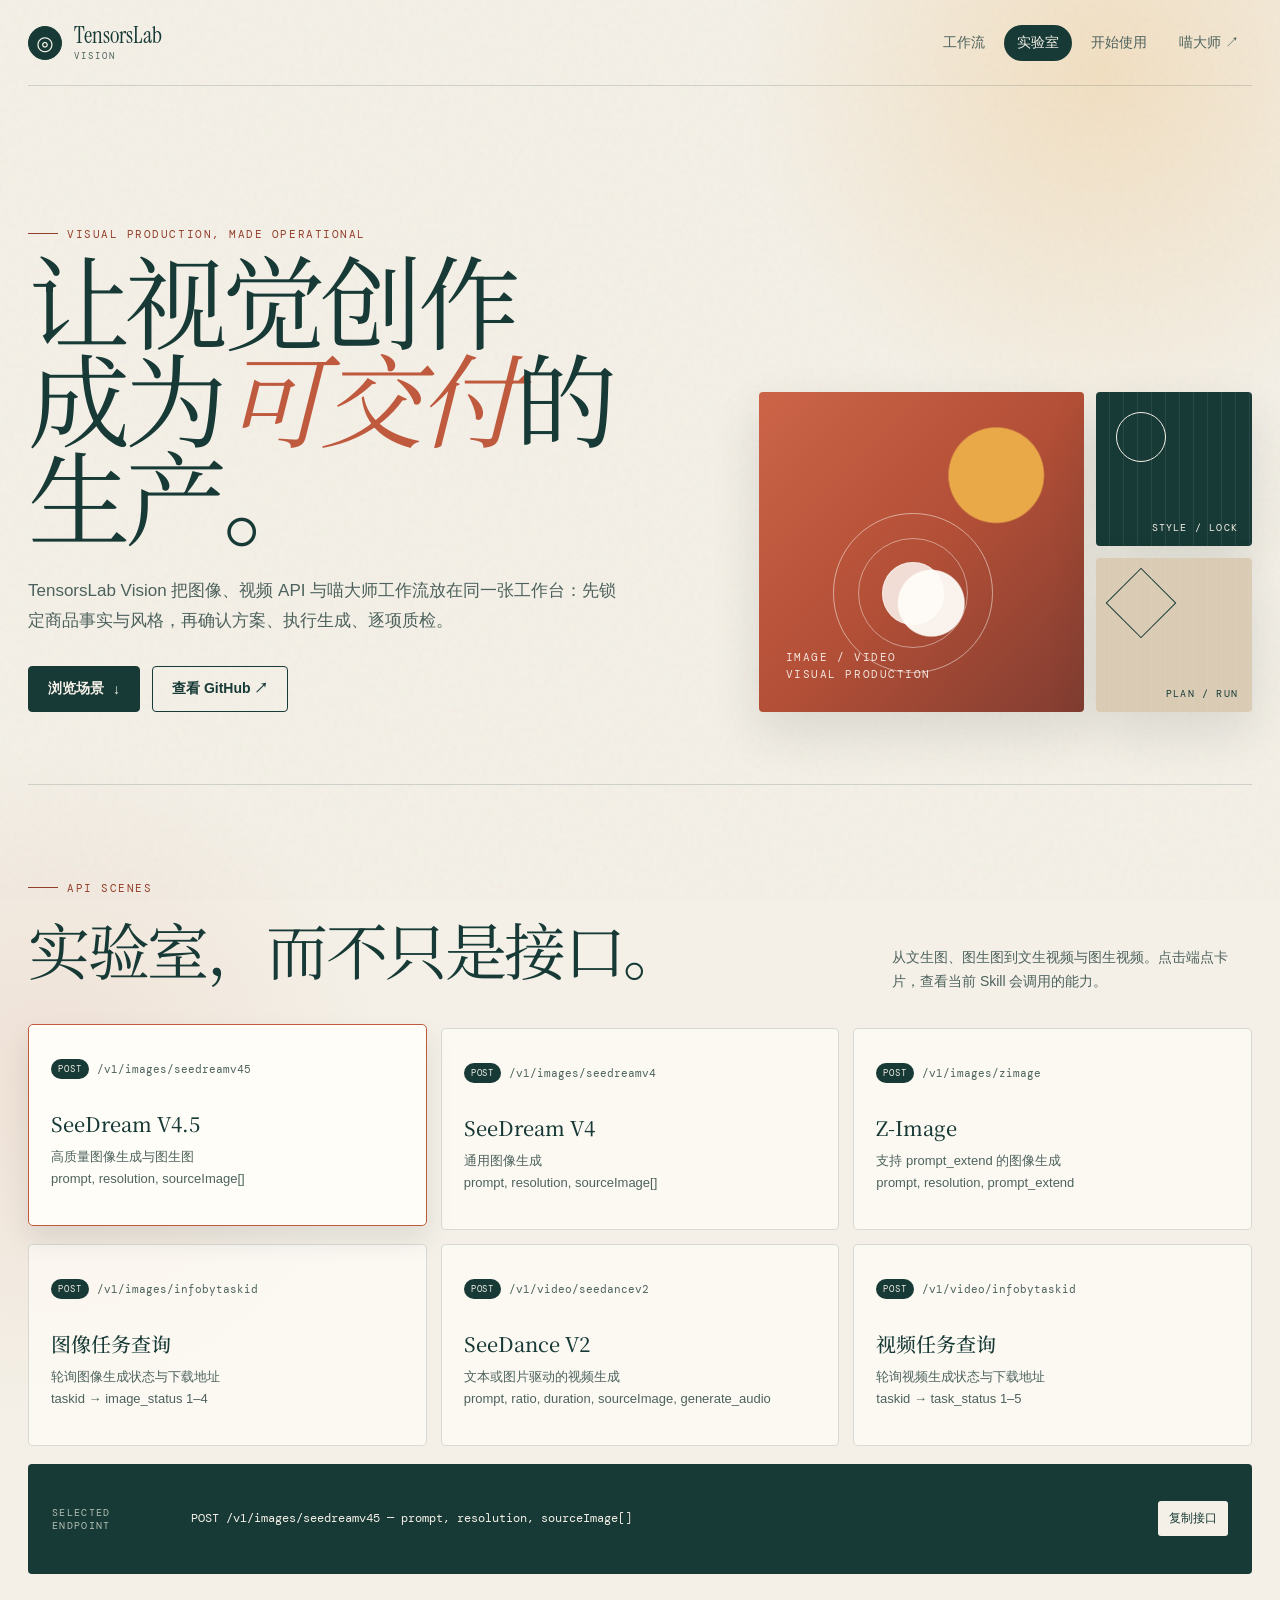
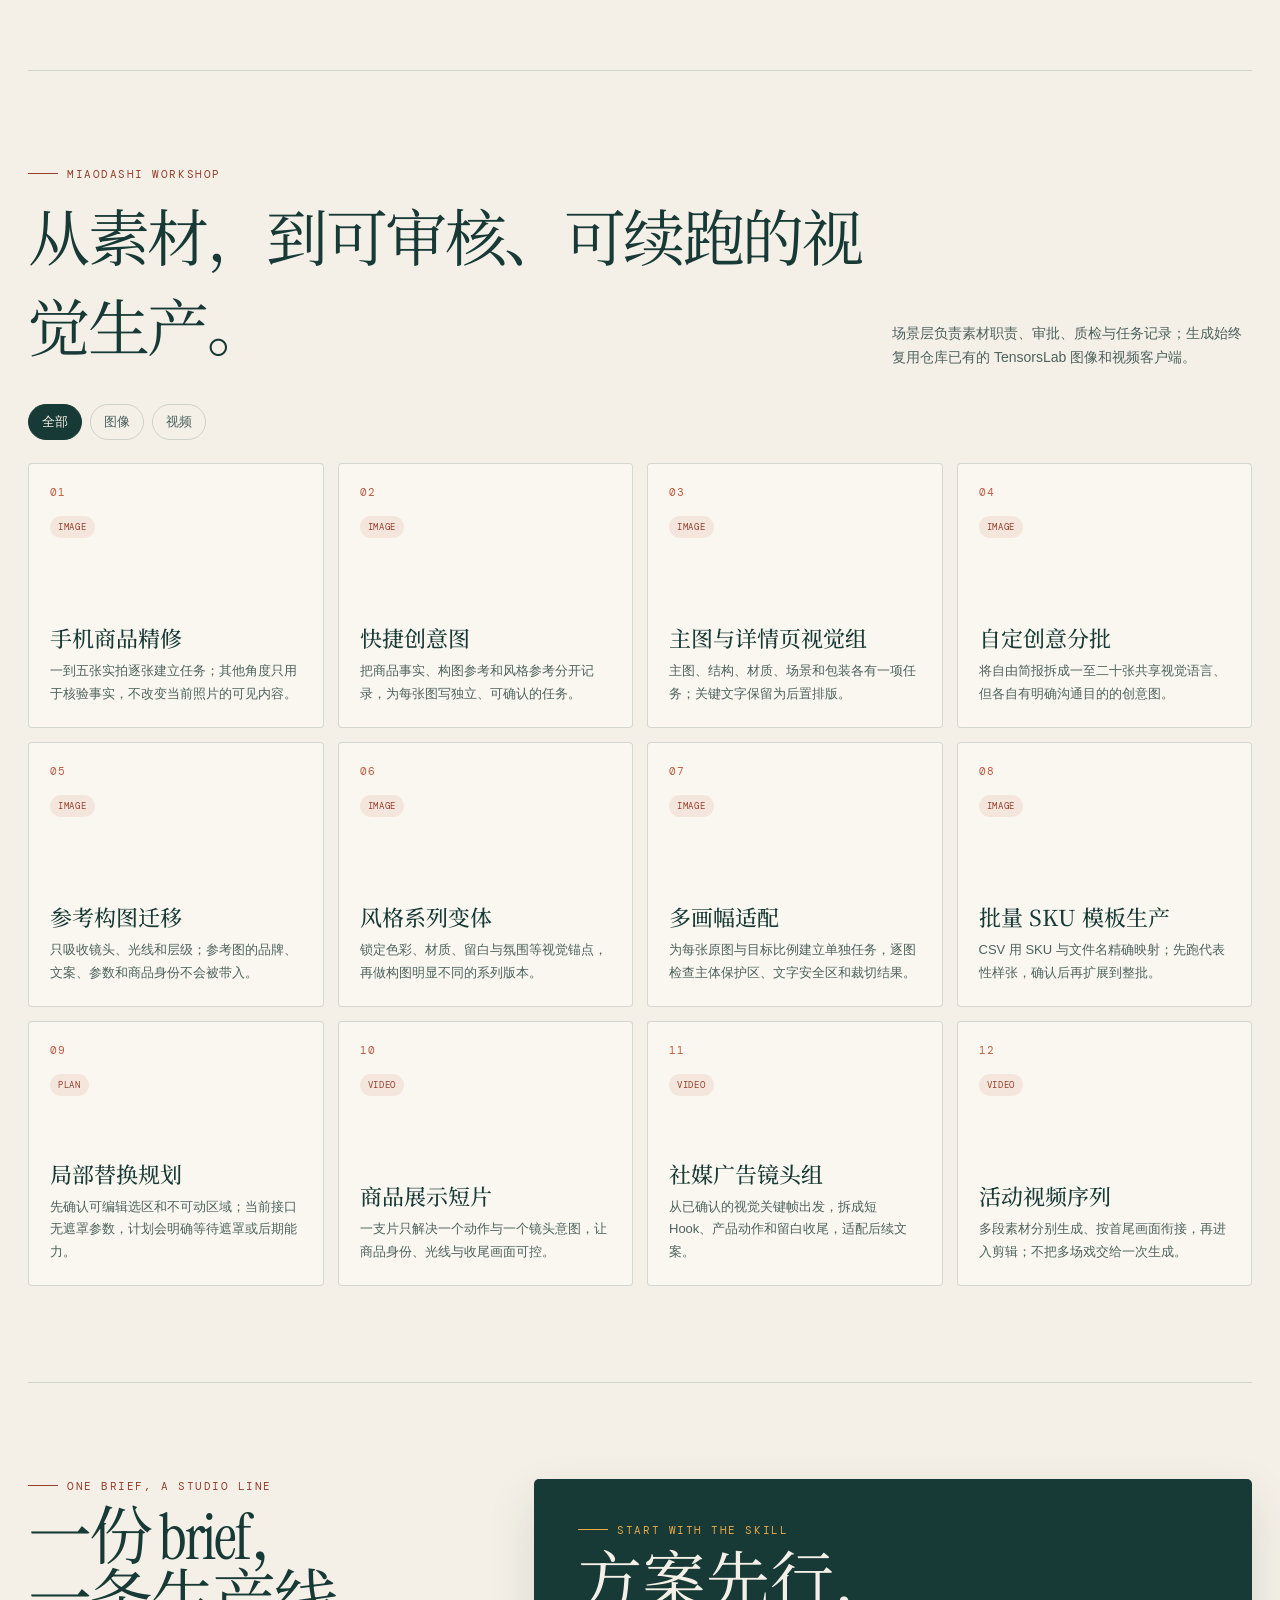
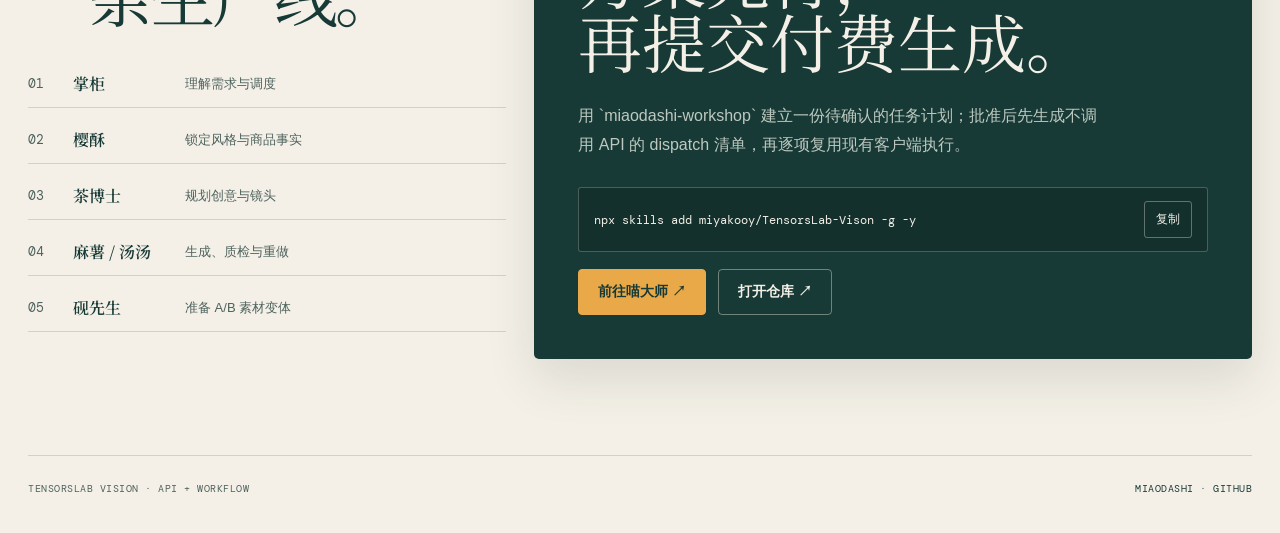
==== docs/index.html @ 40580621 "feat(skills): verify capabilities and localize docs Add validated dry-run support and model-specific" ====
<!doctype html>
<html lang="zh-CN">
  <head>
    <meta charset="UTF-8" />
    <meta name="viewport" content="width=device-width, initial-scale=1.0" />
    <meta
      name="description"
      content="TensorsLab Vision：为电商和品牌团队提供可确认、可复用的图像与视频视觉生产工作流。"
    />
    <title>TensorsLab Vision · 视觉生产实验室</title>
    <link rel="canonical" href="https://miyakooy.github.io/TensorsLab-Vison/" />
    <meta name="robots" content="index,follow,max-image-preview:large" />
    <meta property="og:type" content="website" />
    <meta property="og:site_name" content="TensorsLab Vision Skills" />
    <meta property="og:title" content="TensorsLab Vision Skills · 图像与视频 API 工作流" />
    <meta property="og:description" content="可执行的 TensorsLab 图像与视频 API Skill，以及先确认再生成的本地视觉生产工作流。" />
    <meta property="og:url" content="https://miyakooy.github.io/TensorsLab-Vison/" />
    <meta name="twitter:card" content="summary" />
    <script type="application/ld+json">
      {
        "@context": "https://schema.org",
        "@type": "SoftwareSourceCode",
        "name": "TensorsLab Vision Skills",
        "description": "Executable image and video API skills with a review-first local production planner.",
        "codeRepository": "https://github.com/miyakooy/TensorsLab-Vison",
        "programmingLanguage": "Python",
        "runtimePlatform": "Python 3",
        "url": "https://miyakooy.github.io/TensorsLab-Vison/",
        "keywords": ["TensorsLab", "agent skills", "image generation", "video generation", "ecommerce creative workflow"]
      }
    </script>
    <link rel="preconnect" href="https://fonts.googleapis.com" />
    <link rel="preconnect" href="https://fonts.gstatic.com" crossorigin />
    <link
      href="https://fonts.googleapis.com/css2?family=DM+Mono:wght@400;500&family=Instrument+Serif:ital@0;1&family=Noto+Serif+SC:wght@400;500;600;700&family=Source+Han+Sans+SC:wght@400;500;600&display=swap"
      rel="stylesheet"
    />
    <style>
      :root {
        --paper: #f4f0e7;
        --paper-deep: #e8e1d2;
        --ink: #183a36;
        --ink-dark: #102d2a;
        --ink-soft: #4d625d;
        --clay: #bf5a3f;
        --clay-dark: #943f2b;
        --sun: #e9a948;
        --line: rgba(24, 58, 54, 0.16);
        --card: rgba(255, 253, 248, 0.68);
        --shadow: 0 20px 50px rgba(33, 53, 45, 0.12);
      }

      * { box-sizing: border-box; }

      html { scroll-behavior: smooth; }

      body {
        margin: 0;
        color: var(--ink);
        background:
          radial-gradient(circle at 86% 2%, rgba(233, 169, 72, 0.24), transparent 22rem),
          radial-gradient(circle at 4% 29%, rgba(191, 90, 63, 0.1), transparent 21rem),
          var(--paper);
        font-family: "Source Han Sans SC", "Noto Sans CJK SC", sans-serif;
      }

      body::before {
        position: fixed;
        inset: 0;
        z-index: -1;
        content: "";
        opacity: 0.3;
        pointer-events: none;
        background-image: url("data:image/svg+xml,%3Csvg viewBox='0 0 240 240' xmlns='http://www.w3.org/2000/svg'%3E%3Cfilter id='noise'%3E%3CfeTurbulence type='fractalNoise' baseFrequency='.75' numOctaves='4' stitchTiles='stitch'/%3E%3C/filter%3E%3Crect width='100%25' height='100%25' filter='url(%23noise)' opacity='.16'/%3E%3C/svg%3E");
      }

      a { color: inherit; text-decoration: none; }

      .shell { max-width: 1440px; margin: 0 auto; padding: 0 28px; }

      .topbar {
        display: flex;
        align-items: center;
        justify-content: space-between;
        min-height: 86px;
        border-bottom: 1px solid var(--line);
      }

      .brand { display: inline-flex; align-items: center; gap: 12px; }

      .brand-mark {
        display: grid;
        width: 34px;
        height: 34px;
        place-items: center;
        border: 1px solid var(--ink);
        border-radius: 50%;
        color: var(--paper);
        background: var(--ink);
        font-family: "Instrument Serif", serif;
        font-size: 25px;
      }

      .brand-name { display: grid; line-height: 1; }
      .brand-name strong { font-family: "Instrument Serif", "Noto Serif SC", serif; font-size: 23px; font-weight: 400; }
      .brand-name span { margin-top: 5px; color: var(--ink-soft); font-family: "DM Mono", monospace; font-size: 9px; letter-spacing: 0.22em; }

      .nav { display: flex; align-items: center; gap: 6px; }
      .nav a { padding: 9px 13px; color: var(--ink-soft); border-radius: 99px; font-size: 14px; transition: background 160ms ease, color 160ms ease; }
      .nav a:hover, .nav a.active { color: var(--paper); background: var(--ink); }

      .hero {
        display: grid;
        grid-template-columns: minmax(0, 1.14fr) minmax(300px, 0.86fr);
        gap: clamp(30px, 6vw, 96px);
        align-items: end;
        min-height: 490px;
        padding: clamp(72px, 11vw, 142px) 0 72px;
      }

      .eyebrow {
        display: flex;
        align-items: center;
        gap: 9px;
        color: var(--clay-dark);
        font-family: "DM Mono", monospace;
        font-size: 11px;
        letter-spacing: 0.14em;
        text-transform: uppercase;
      }

      .eyebrow::before { width: 30px; height: 1px; content: ""; background: currentColor; }

      h1, h2, h3, p { margin-top: 0; }

      h1 {
        max-width: 790px;
        margin: 18px 0 22px;
        font-family: "Instrument Serif", "Noto Serif SC", serif;
        font-size: clamp(54px, 8vw, 112px);
        font-weight: 400;
        line-height: 0.96;
        letter-spacing: -0.045em;
      }

      h1 em { color: var(--clay); font-style: italic; }

      .hero-copy {
        max-width: 590px;
        color: var(--ink-soft);
        font-size: 17px;
        line-height: 1.8;
      }

      .hero-actions { display: flex; flex-wrap: wrap; gap: 12px; margin-top: 29px; }

      .button {
        display: inline-flex;
        align-items: center;
        justify-content: center;
        gap: 9px;
        min-height: 46px;
        padding: 0 19px;
        border: 1px solid var(--ink);
        border-radius: 4px;
        font-size: 14px;
        font-weight: 600;
        transition: transform 160ms ease, background 160ms ease, color 160ms ease;
      }

      .button:hover { transform: translateY(-2px); }
      .button.primary { color: var(--paper); background: var(--ink); }
      .button.primary:hover { background: var(--clay-dark); border-color: var(--clay-dark); }
      .button.ghost:hover { color: var(--paper); background: var(--ink); }

      .hero-visual {
        position: relative;
        display: grid;
        min-height: 320px;
        grid-template-columns: 1.35fr 0.65fr;
        gap: 12px;
      }

      .visual-main, .visual-tile {
        position: relative;
        overflow: hidden;
        border-radius: 4px;
        box-shadow: var(--shadow);
      }

      .visual-main {
        min-height: 320px;
        background:
          radial-gradient(circle at 73% 26%, var(--sun) 0 14%, transparent 14.5%),
          radial-gradient(circle at 53% 66%, rgba(255, 253, 248, 0.94) 0 12%, transparent 12.5%),
          linear-gradient(134deg, #cc6548, #b34f37 51%, #813d31);
      }

      .visual-main::after {
        position: absolute;
        bottom: 28px;
        left: 27px;
        width: 65%;
        content: "IMAGE / VIDEO\A VISUAL PRODUCTION";
        white-space: pre;
        color: rgba(255, 253, 248, 0.86);
        font-family: "DM Mono", monospace;
        font-size: 11px;
        line-height: 1.6;
        letter-spacing: 0.14em;
      }

      .visual-main .orb {
        position: absolute;
        top: 38%;
        left: 23%;
        width: 49%;
        aspect-ratio: 1;
        border: 1px solid rgba(255, 253, 248, 0.5);
        border-radius: 50%;
      }

      .visual-main .orb::before, .visual-main .orb::after {
        position: absolute;
        inset: 15%;
        content: "";
        border: 1px solid rgba(255, 253, 248, 0.44);
        border-radius: 50%;
      }
      .visual-main .orb::after { inset: 30%; background: rgba(255, 253, 248, 0.82); }

      .visual-side { display: grid; grid-template-rows: 1fr 1fr; gap: 12px; }
      .visual-tile:first-child { background: var(--ink); }
      .visual-tile:last-child { background: #d9cbb4; }
      .visual-tile::after { position: absolute; inset: 0; content: ""; background: repeating-linear-gradient(90deg, transparent 0 13px, rgba(255,255,255,0.08) 13px 14px); }
      .tile-label { position: absolute; right: 14px; bottom: 12px; z-index: 1; color: var(--paper); font-family: "DM Mono", monospace; font-size: 10px; letter-spacing: 0.12em; }
      .visual-tile:last-child .tile-label { color: var(--ink); }
      .tile-mark { position: absolute; top: 20px; left: 20px; width: 50px; height: 50px; border: 1px solid var(--paper); border-radius: 50%; }
      .visual-tile:last-child .tile-mark { border-radius: 0; border-color: var(--ink); transform: rotate(45deg); }

      .section { padding: 96px 0; border-top: 1px solid var(--line); }
      .section-head { display: flex; align-items: end; justify-content: space-between; gap: 20px; margin-bottom: 34px; }
      .section-head h2 { margin: 9px 0 0; font-family: "Instrument Serif", "Noto Serif SC", serif; font-size: clamp(38px, 5vw, 62px); font-weight: 400; letter-spacing: -0.04em; }
      .section-note { max-width: 360px; margin: 0; color: var(--ink-soft); font-size: 14px; line-height: 1.7; }

      .endpoint-grid { display: grid; grid-template-columns: repeat(3, minmax(0, 1fr)); gap: 14px; }

      .endpoint {
        min-height: 202px;
        padding: 22px;
        cursor: pointer;
        text-align: left;
        color: inherit;
        border: 1px solid var(--line);
        border-radius: 5px;
        background: var(--card);
        transition: transform 180ms ease, box-shadow 180ms ease, background 180ms ease;
      }

      .endpoint:hover, .endpoint.selected { transform: translateY(-4px); background: #fffdf8; box-shadow: 0 14px 28px rgba(33, 53, 45, 0.1); }
      .endpoint.selected { border-color: var(--clay); }
      .endpoint-top { display: flex; gap: 8px; align-items: center; color: var(--ink-soft); font-family: "DM Mono", monospace; font-size: 11px; }
      .method { padding: 4px 7px; color: var(--paper); border-radius: 99px; background: var(--ink); font-size: 9px; letter-spacing: 0.1em; }
      .endpoint h3 { margin: 30px 0 8px; font-family: "Noto Serif SC", serif; font-size: 20px; font-weight: 500; }
      .endpoint p { margin: 0; color: var(--ink-soft); font-size: 13px; line-height: 1.7; }

      .inspector {
        display: grid;
        grid-template-columns: 115px minmax(0, 1fr) auto;
        gap: 24px;
        align-items: center;
        min-height: 110px;
        margin-top: 18px;
        padding: 21px 24px;
        color: var(--paper);
        border-radius: 4px;
        background: var(--ink);
      }
      .inspector-label { color: #b3c0b5; font-family: "DM Mono", monospace; font-size: 10px; letter-spacing: 0.13em; }
      .inspector code { overflow-wrap: anywhere; font-family: "DM Mono", monospace; font-size: 12px; line-height: 1.8; }
      .copy { padding: 9px 11px; cursor: pointer; color: var(--ink); border: 0; border-radius: 3px; background: var(--paper); font-family: inherit; font-size: 12px; }

      .workflow-tabs { display: flex; flex-wrap: wrap; gap: 8px; margin-bottom: 23px; }
      .tab { padding: 8px 13px; cursor: pointer; color: var(--ink-soft); border: 1px solid var(--line); border-radius: 999px; background: transparent; font-family: inherit; font-size: 13px; }
      .tab:hover, .tab.active { color: var(--paper); border-color: var(--ink); background: var(--ink); }

      .workflow-grid { display: grid; grid-template-columns: repeat(4, minmax(0, 1fr)); gap: 14px; }
      .workflow-card { display: flex; min-height: 265px; flex-direction: column; padding: 21px; border: 1px solid var(--line); border-radius: 4px; background: rgba(255, 253, 248, 0.55); transition: transform 180ms ease, opacity 180ms ease; }
      .workflow-card:hover { transform: translateY(-4px); }
      .workflow-card.hidden { display: none; }
      .number { color: var(--clay); font-family: "DM Mono", monospace; font-size: 11px; letter-spacing: 0.1em; }
      .kind { align-self: flex-start; margin: 17px 0 auto; padding: 5px 8px; color: var(--clay-dark); border-radius: 99px; background: rgba(191, 90, 63, 0.11); font-family: "DM Mono", monospace; font-size: 9px; letter-spacing: 0.08em; }
      .workflow-card h3 { margin: 19px 0 7px; font-family: "Noto Serif SC", serif; font-size: 22px; font-weight: 500; }
      .workflow-card p { margin: 0; color: var(--ink-soft); font-size: 13px; line-height: 1.75; }

      .production { display: grid; grid-template-columns: 0.8fr 1.2fr; gap: 28px; align-items: start; }
      .roles { display: grid; gap: 8px; }
      .role { display: grid; grid-template-columns: 33px 100px 1fr; gap: 12px; align-items: center; padding: 12px 0; border-bottom: 1px solid var(--line); }
      .role-index { color: var(--clay); font-family: "DM Mono", monospace; font-size: 11px; }
      .role strong { font-family: "Noto Serif SC", serif; font-weight: 600; }
      .role span { color: var(--ink-soft); font-size: 13px; }

      .run-sheet { padding: clamp(24px, 4vw, 44px); color: var(--paper); border-radius: 5px; background: var(--ink); box-shadow: var(--shadow); }
      .run-sheet .eyebrow { color: var(--sun); }
      .run-sheet h2 { max-width: 530px; margin: 14px 0 23px; font-family: "Instrument Serif", "Noto Serif SC", serif; font-size: clamp(39px, 5vw, 64px); font-weight: 400; line-height: 1; }
      .run-sheet p { max-width: 520px; color: #bdc9c0; line-height: 1.8; }
      .command { display: grid; grid-template-columns: 1fr auto; gap: 12px; align-items: center; margin-top: 28px; padding: 13px 15px; border: 1px solid rgba(244, 240, 231, 0.24); border-radius: 3px; background: rgba(0, 0, 0, 0.16); }
      .command code { overflow-wrap: anywhere; font-family: "DM Mono", monospace; font-size: 12px; }
      .command .copy { color: var(--paper); border: 1px solid rgba(244, 240, 231, 0.35); background: transparent; }

      .footer { display: flex; justify-content: space-between; gap: 20px; padding: 26px 0 38px; color: var(--ink-soft); border-top: 1px solid var(--line); font-family: "DM Mono", monospace; font-size: 10px; letter-spacing: 0.05em; }
      .footer a { color: var(--ink); }

      @media (max-width: 1000px) {
        .endpoint-grid, .workflow-grid { grid-template-columns: repeat(2, minmax(0, 1fr)); }
        .hero { grid-template-columns: 1fr; min-height: 0; }
        .hero-visual { max-width: 620px; width: 100%; }
      }

      @media (max-width: 680px) {
        .shell { padding: 0 18px; }
        .topbar { min-height: 74px; }
        .nav a { padding: 8px 8px; font-size: 12px; }
        .nav a:last-child { display: none; }
        .hero { padding: 72px 0 55px; }
        .hero-visual { min-height: 260px; }
        .visual-main { min-height: 260px; }
        .section { padding: 65px 0; }
        .section-head { display: block; }
        .section-note { margin-top: 13px; }
        .endpoint-grid, .workflow-grid, .production { grid-template-columns: 1fr; }
        .inspector { grid-template-columns: 1fr; gap: 11px; }
        .inspector .copy { justify-self: start; }
        .role { grid-template-columns: 25px 82px 1fr; gap: 7px; }
        .footer { display: grid; }
      }
    </style>
  </head>
  <body>
    <div class="shell">
      <header class="topbar">
        <a class="brand" href="#top" aria-label="TensorsLab Vision 首页">
          <span class="brand-mark">⊙</span>
          <span class="brand-name"><strong>TensorsLab</strong><span>VISION</span></span>
        </a>
        <nav class="nav" aria-label="主导航">
          <a href="#workflows">工作流</a>
          <a href="#api" class="active">实验室</a>
          <a href="#start">开始使用</a>
          <a href="https://miaodashi.com">喵大师 ↗</a>
        </nav>
      </header>

      <main id="top">
        <section class="hero" aria-labelledby="hero-title">
          <div>
            <div class="eyebrow">Visual production, made operational</div>
            <h1 id="hero-title">让视觉创作<br />成为<em>可交付</em>的生产。</h1>
            <p class="hero-copy">TensorsLab Vision 把图像、视频 API 与喵大师工作流放在同一张工作台：先锁定商品事实与风格，再确认方案、执行生成、逐项质检。</p>
            <div class="hero-actions">
              <a class="button primary" href="#workflows">浏览场景 <span>↓</span></a>
              <a class="button ghost" href="https://github.com/miyakooy/TensorsLab-Vison">查看 GitHub ↗</a>
            </div>
          </div>
          <div class="hero-visual" aria-label="TensorsLab Vision 抽象视觉示意">
            <div class="visual-main"><div class="orb"></div></div>
            <div class="visual-side">
              <div class="visual-tile"><span class="tile-mark"></span><span class="tile-label">STYLE / LOCK</span></div>
              <div class="visual-tile"><span class="tile-mark"></span><span class="tile-label">PLAN / RUN</span></div>
            </div>
          </div>
        </section>

        <section id="api" class="section" aria-labelledby="api-title">
          <div class="section-head">
            <div><div class="eyebrow">API scenes</div><h2 id="api-title">实验室，而不只是接口。</h2></div>
            <p class="section-note">从文生图、图生图到文生视频与图生视频。点击端点卡片，查看当前 Skill 会调用的能力。</p>
          </div>
          <div class="endpoint-grid" id="endpoint-grid"></div>
          <div class="inspector" aria-live="polite">
            <span class="inspector-label">SELECTED ENDPOINT</span>
            <code id="endpoint-code">POST /v1/images/seedreamv45 — prompt, resolution, sourceImage[]</code>
            <button class="copy" data-copy-target="endpoint-code">复制接口</button>
          </div>
        </section>

        <section id="workflows" class="section" aria-labelledby="workflow-title">
          <div class="section-head">
            <div><div class="eyebrow">Miaodashi workshop</div><h2 id="workflow-title">从素材，到可审核、可续跑的视觉生产。</h2></div>
            <p class="section-note">场景层负责素材职责、审批、质检与任务记录；生成始终复用仓库已有的 TensorsLab 图像和视频客户端。</p>
          </div>
          <div class="workflow-tabs" role="tablist" aria-label="场景筛选">
            <button class="tab active" data-filter="all">全部</button>
            <button class="tab" data-filter="image">图像</button>
            <button class="tab" data-filter="video">视频</button>
          </div>
          <div class="workflow-grid" id="workflow-grid"></div>
        </section>

        <section class="section production" aria-labelledby="production-title">
          <div>
            <div class="eyebrow">One brief, a studio line</div>
            <h2 id="production-title" style="font-family: 'Instrument Serif', 'Noto Serif SC', serif; font-weight: 400; font-size: clamp(42px, 5vw, 70px); line-height: .98; letter-spacing: -.04em; margin: 14px 0 28px;">一份 brief，<br />一条生产线。</h2>
            <div class="roles">
              <div class="role"><span class="role-index">01</span><strong>掌柜</strong><span>理解需求与调度</span></div>
              <div class="role"><span class="role-index">02</span><strong>樱酥</strong><span>锁定风格与商品事实</span></div>
              <div class="role"><span class="role-index">03</span><strong>茶博士</strong><span>规划创意与镜头</span></div>
              <div class="role"><span class="role-index">04</span><strong>麻薯 / 汤汤</strong><span>生成、质检与重做</span></div>
              <div class="role"><span class="role-index">05</span><strong>砚先生</strong><span>准备 A/B 素材变体</span></div>
            </div>
          </div>
          <div class="run-sheet" id="start">
            <div class="eyebrow">Start with the skill</div>
            <h2>方案先行，<br />再提交付费生成。</h2>
            <p>用 `miaodashi-workshop` 建立一份待确认的任务计划；批准后先生成不调用 API 的 dispatch 清单，再逐项复用现有客户端执行。</p>
            <div class="command"><code id="install-command">npx skills add miyakooy/TensorsLab-Vison -g -y</code><button class="copy" data-copy-target="install-command">复制</button></div>
            <div class="hero-actions" style="margin-top: 17px;"><a class="button primary" style="border-color: var(--sun); color: var(--ink); background: var(--sun);" href="https://miaodashi.com">前往喵大师 ↗</a><a class="button" style="border-color: rgba(244,240,231,.4); color: var(--paper);" href="https://github.com/miyakooy/TensorsLab-Vison">打开仓库 ↗</a></div>
          </div>
        </section>
      </main>

      <footer class="footer">
        <span>TENSORSLAB VISION · API + WORKFLOW</span>
        <span><a href="https://miaodashi.com">MIAODASHI</a> · <a href="https://github.com/miyakooy/TensorsLab-Vison">GITHUB</a></span>
      </footer>
    </div>

    <script>
      const endpoints = [
        { name: "SeeDream V4.5", path: "/v1/images/seedreamv45", note: "高质量图像生成与图生图", params: "prompt, resolution, sourceImage[]" },
        { name: "SeeDream V4", path: "/v1/images/seedreamv4", note: "通用图像生成", params: "prompt, resolution, sourceImage[]" },
        { name: "Z-Image", path: "/v1/images/zimage", note: "支持 prompt_extend 的图像生成", params: "prompt, resolution, prompt_extend" },
        { name: "图像任务查询", path: "/v1/images/infobytaskid", note: "轮询图像生成状态与下载地址", params: "taskid → image_status 1–4" },
        { name: "SeeDance V2", path: "/v1/video/seedancev2", note: "文本或图片驱动的视频生成", params: "prompt, ratio, duration, sourceImage, generate_audio" },
        { name: "视频任务查询", path: "/v1/video/infobytaskid", note: "轮询视频生成状态与下载地址", params: "taskid → task_status 1–5" },
      ];

      const workflows = [
        { kind: "image", no: "01", tag: "IMAGE", title: "手机商品精修", text: "一到五张实拍逐张建立任务；其他角度只用于核验事实，不改变当前照片的可见内容。" },
        { kind: "image", no: "02", tag: "IMAGE", title: "快捷创意图", text: "把商品事实、构图参考和风格参考分开记录，为每张图写独立、可确认的任务。" },
        { kind: "image", no: "03", tag: "IMAGE", title: "主图与详情页视觉组", text: "主图、结构、材质、场景和包装各有一项任务；关键文字保留为后置排版。" },
        { kind: "image", no: "04", tag: "IMAGE", title: "自定创意分批", text: "将自由简报拆成一至二十张共享视觉语言、但各自有明确沟通目的的创意图。" },
        { kind: "image", no: "05", tag: "IMAGE", title: "参考构图迁移", text: "只吸收镜头、光线和层级；参考图的品牌、文案、参数和商品身份不会被带入。" },
        { kind: "image", no: "06", tag: "IMAGE", title: "风格系列变体", text: "锁定色彩、材质、留白与氛围等视觉锚点，再做构图明显不同的系列版本。" },
        { kind: "image", no: "07", tag: "IMAGE", title: "多画幅适配", text: "为每张原图与目标比例建立单独任务，逐图检查主体保护区、文字安全区和裁切结果。" },
        { kind: "image", no: "08", tag: "IMAGE", title: "批量 SKU 模板生产", text: "CSV 用 SKU 与文件名精确映射；先跑代表性样张，确认后再扩展到整批。" },
        { kind: "image", no: "09", tag: "PLAN", title: "局部替换规划", text: "先确认可编辑选区和不可动区域；当前接口无遮罩参数，计划会明确等待遮罩或后期能力。" },
        { kind: "video", no: "10", tag: "VIDEO", title: "商品展示短片", text: "一支片只解决一个动作与一个镜头意图，让商品身份、光线与收尾画面可控。" },
        { kind: "video", no: "11", tag: "VIDEO", title: "社媒广告镜头组", text: "从已确认的视觉关键帧出发，拆成短 Hook、产品动作和留白收尾，适配后续文案。" },
        { kind: "video", no: "12", tag: "VIDEO", title: "活动视频序列", text: "多段素材分别生成、按首尾画面衔接，再进入剪辑；不把多场戏交给一次生成。" },
      ];

      const endpointGrid = document.querySelector("#endpoint-grid");
      const endpointCode = document.querySelector("#endpoint-code");
      const workflowGrid = document.querySelector("#workflow-grid");

      endpointGrid.innerHTML = endpoints.map((endpoint, index) => `
        <button class="endpoint ${index === 0 ? "selected" : ""}" data-index="${index}">
          <span class="endpoint-top"><span class="method">POST</span><span>${endpoint.path}</span></span>
          <h3>${endpoint.name}</h3><p>${endpoint.note}<br>${endpoint.params}</p>
        </button>`).join("");

      workflowGrid.innerHTML = workflows.map((workflow) => `
        <article class="workflow-card" data-kind="${workflow.kind}">
          <span class="number">${workflow.no}</span><span class="kind">${workflow.tag}</span>
          <h3>${workflow.title}</h3><p>${workflow.text}</p>
        </article>`).join("");

      endpointGrid.addEventListener("click", (event) => {
        const card = event.target.closest(".endpoint");
        if (!card) return;
        const endpoint = endpoints[Number(card.dataset.index)];
        document.querySelectorAll(".endpoint").forEach((item) => item.classList.remove("selected"));
        card.classList.add("selected");
        endpointCode.textContent = `POST ${endpoint.path} — ${endpoint.params}`;
      });

      document.querySelectorAll(".tab").forEach((tab) => tab.addEventListener("click", () => {
        const filter = tab.dataset.filter;
        document.querySelectorAll(".tab").forEach((item) => item.classList.remove("active"));
        tab.classList.add("active");
        document.querySelectorAll(".workflow-card").forEach((card) => {
          card.classList.toggle("hidden", filter !== "all" && card.dataset.kind !== filter);
        });
      }));

      document.querySelectorAll("[data-copy-target]").forEach((button) => button.addEventListener("click", async () => {
        const target = document.getElementById(button.dataset.copyTarget);
        try {
          await navigator.clipboard.writeText(target.textContent);
          const original = button.textContent;
          button.textContent = "已复制";
          setTimeout(() => { button.textContent = original; }, 1500);
        } catch { button.textContent = "请手动复制"; }
      }));
    </script>
  </body>
</html>
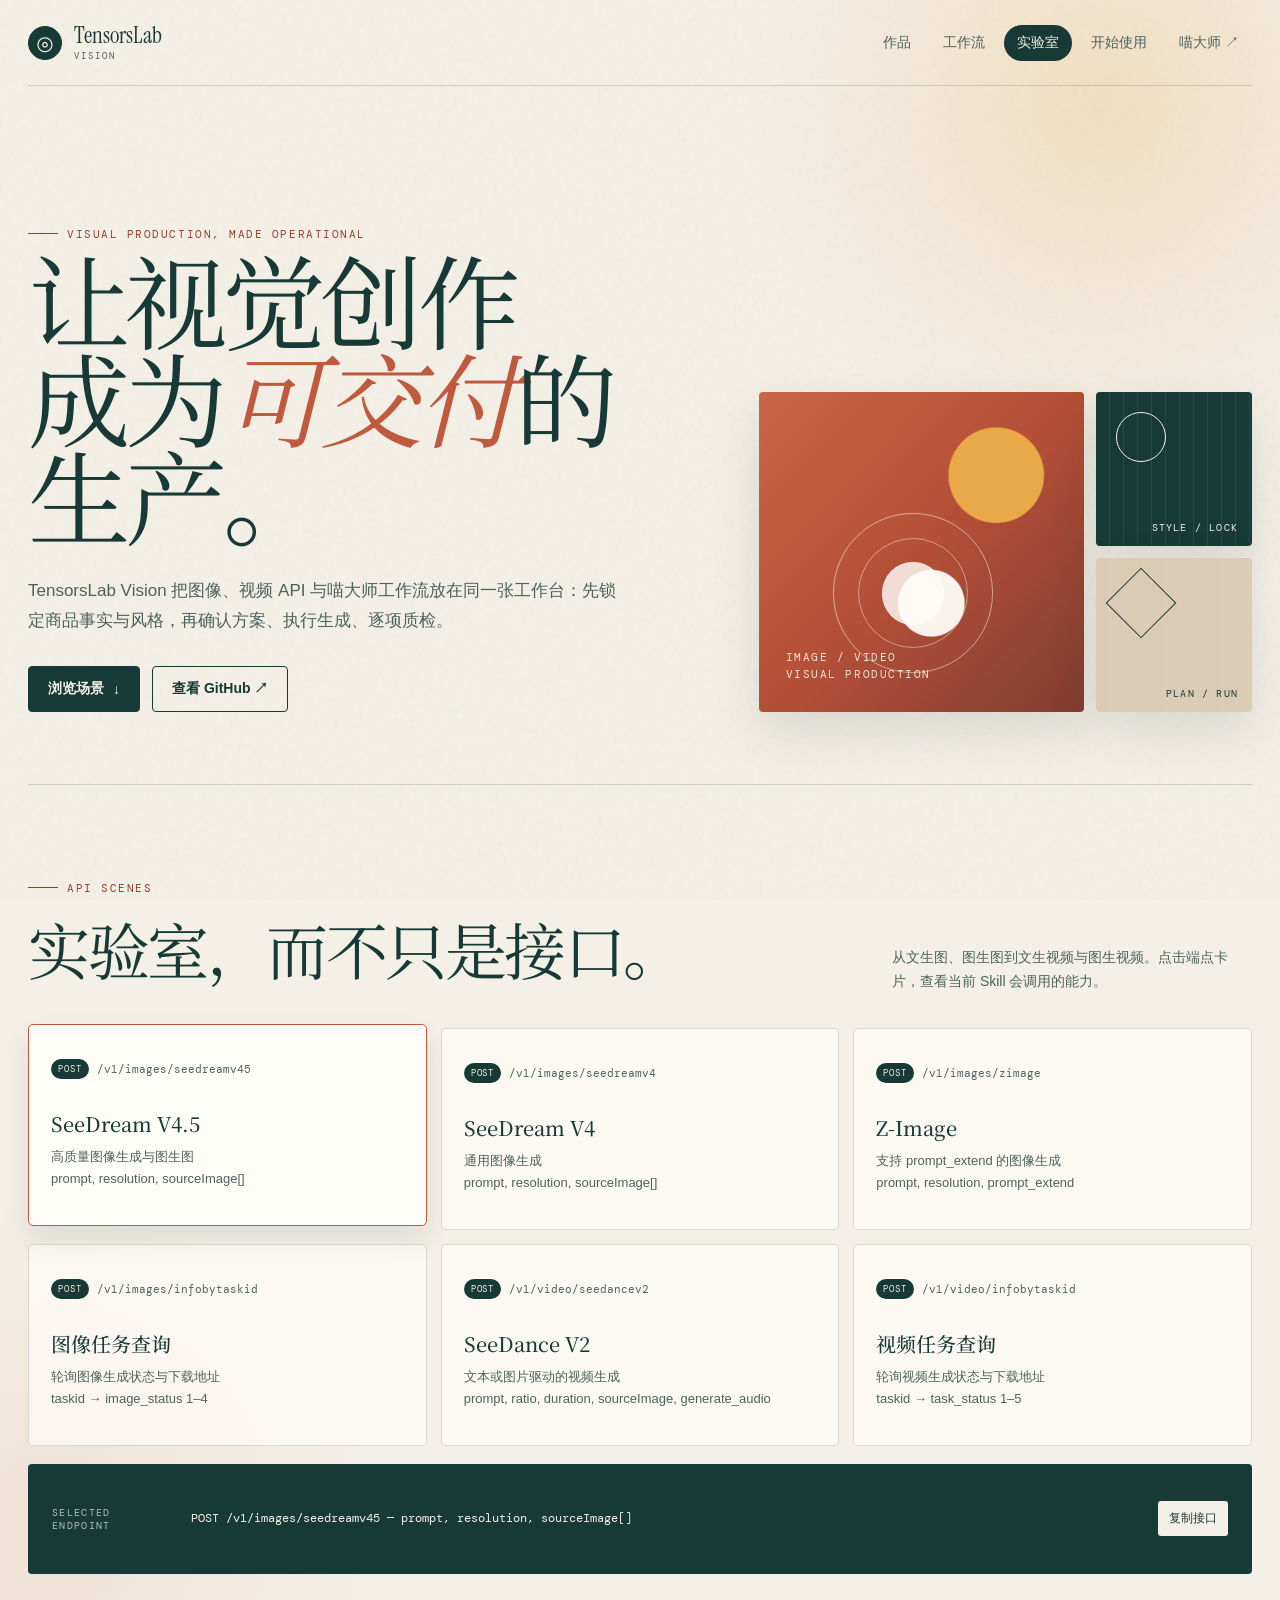
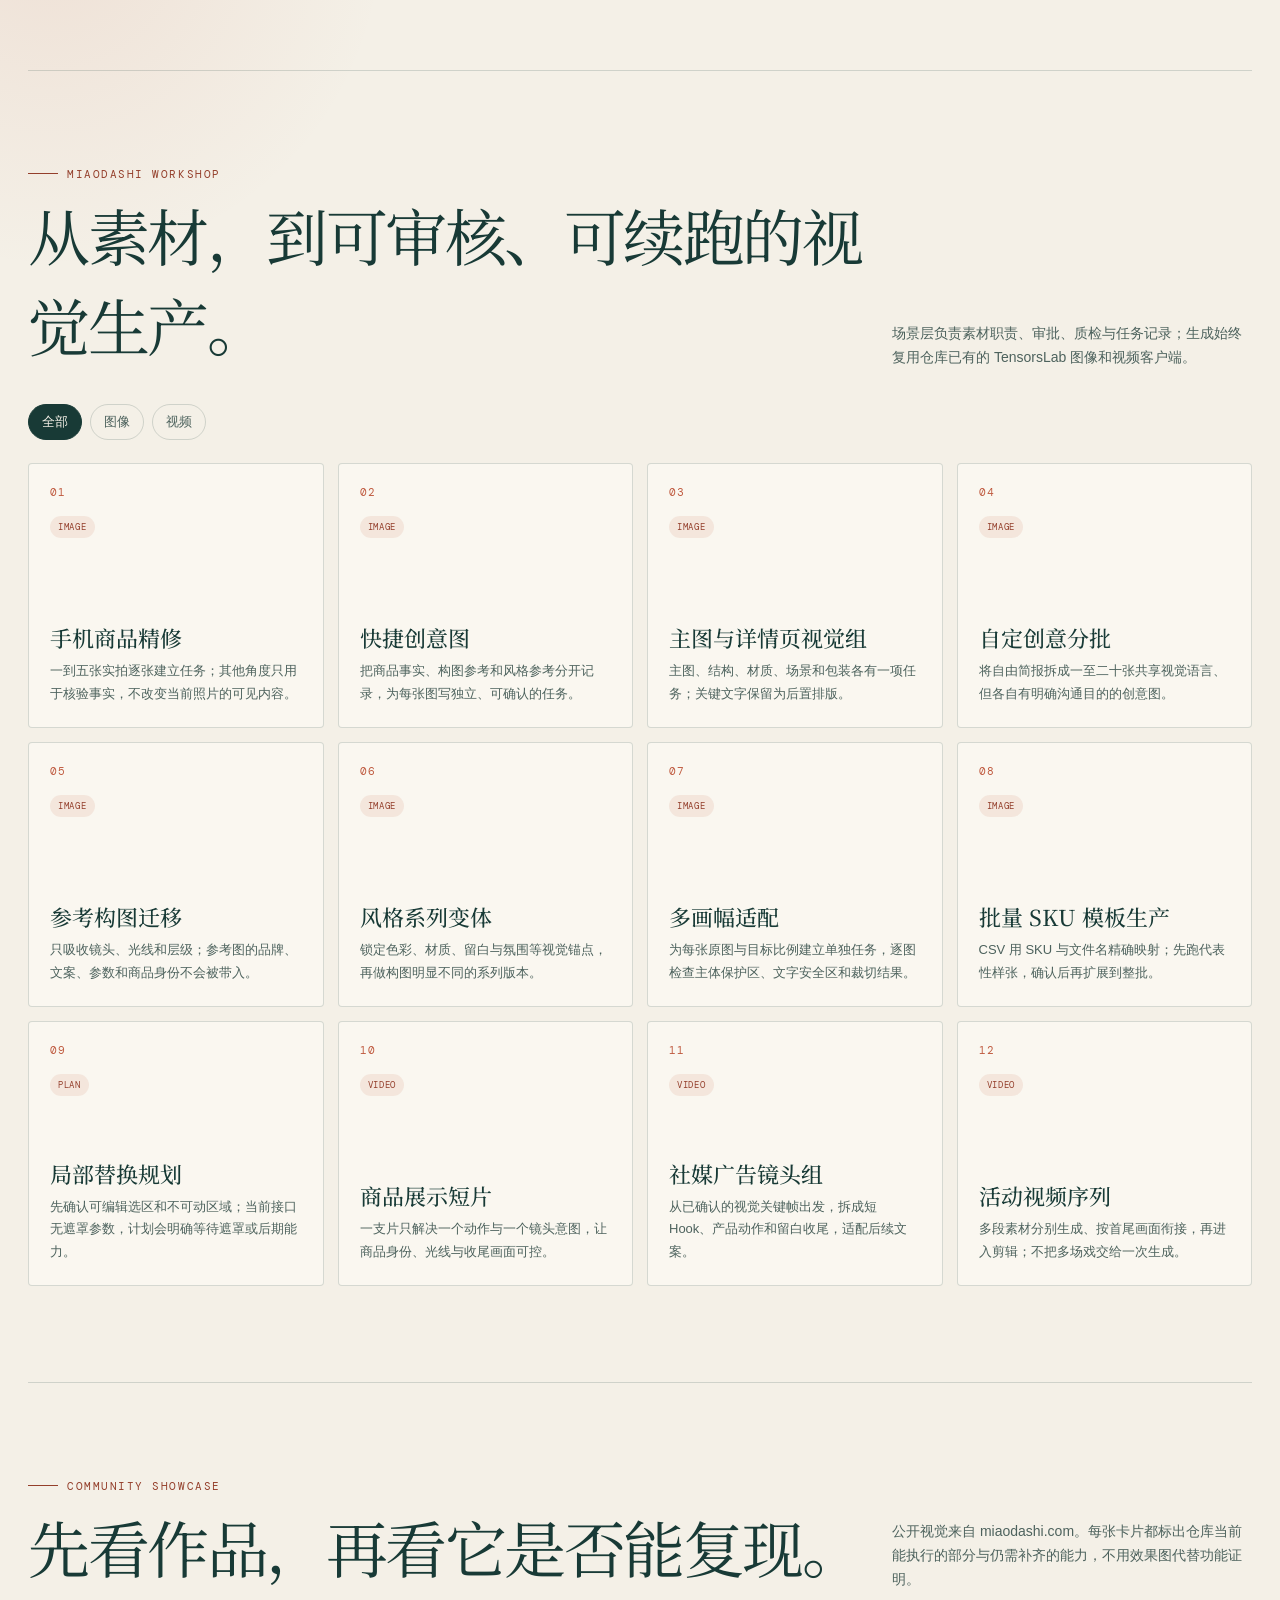
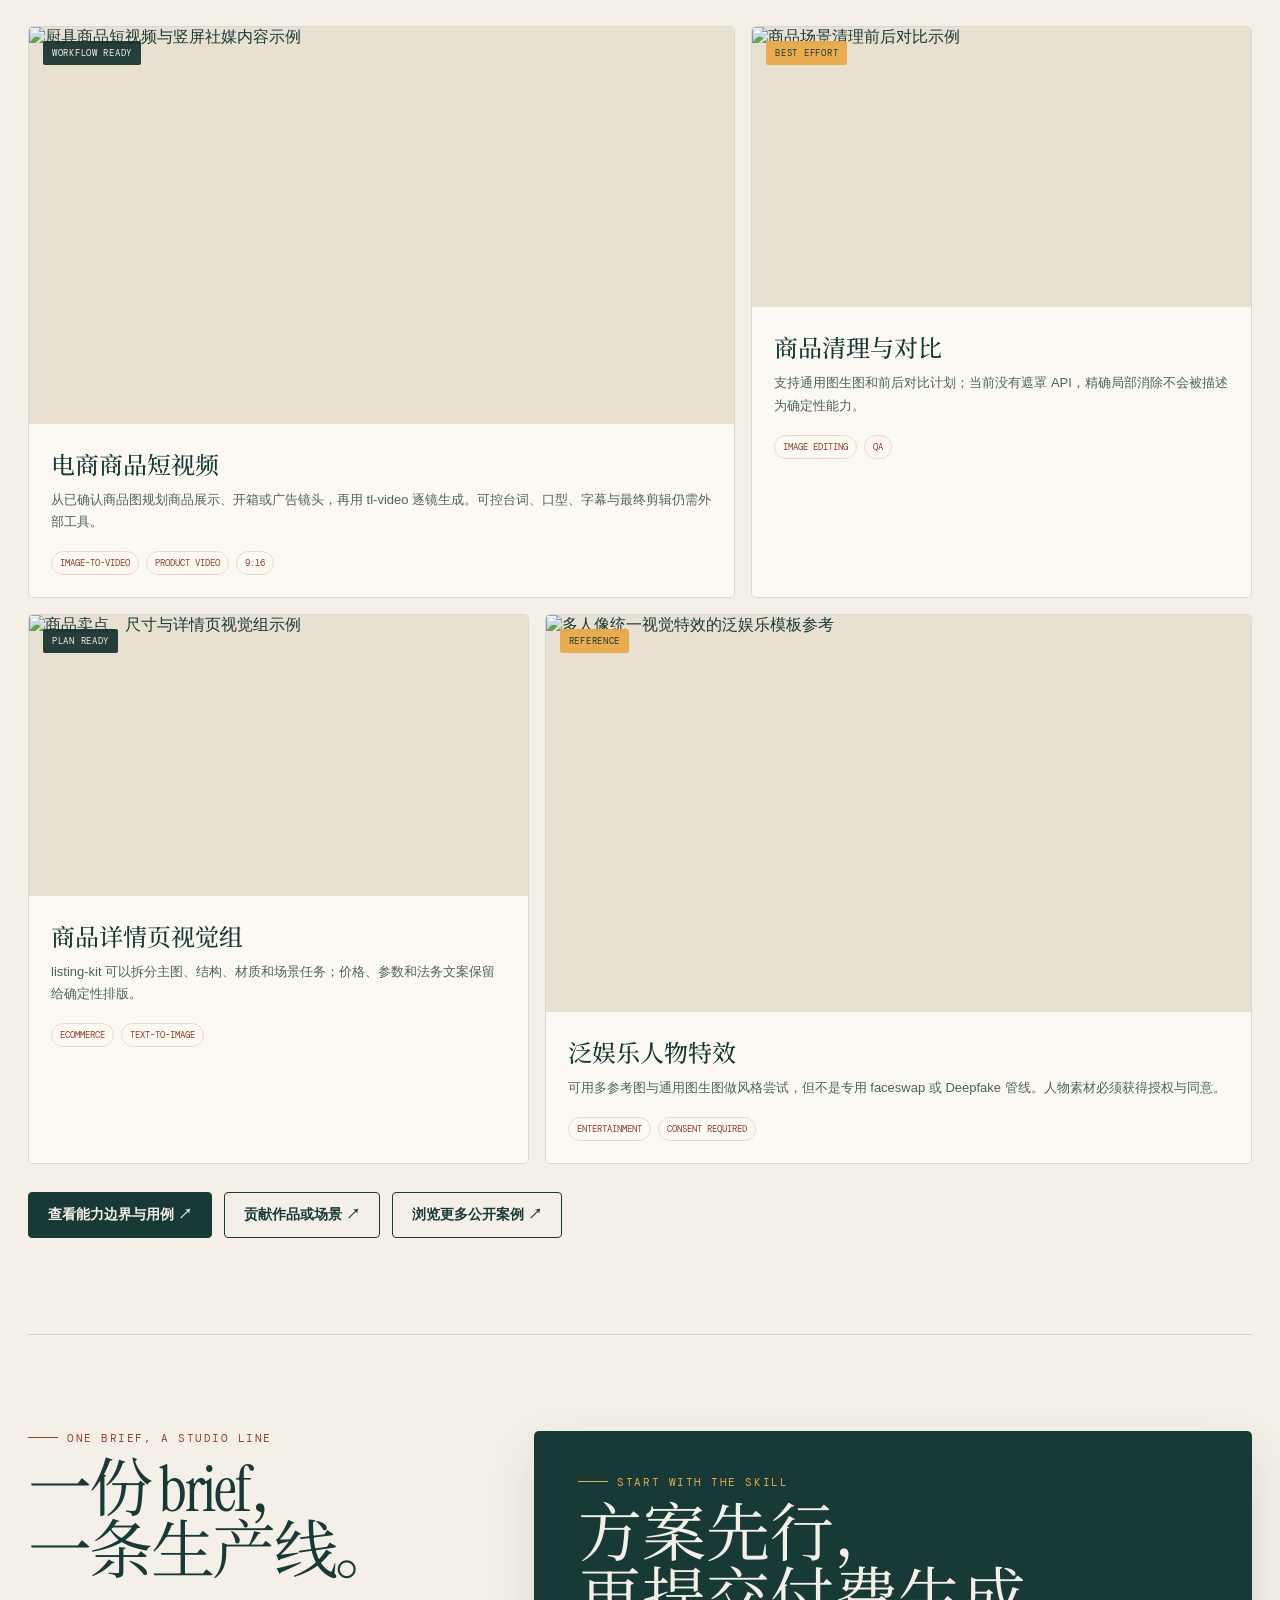
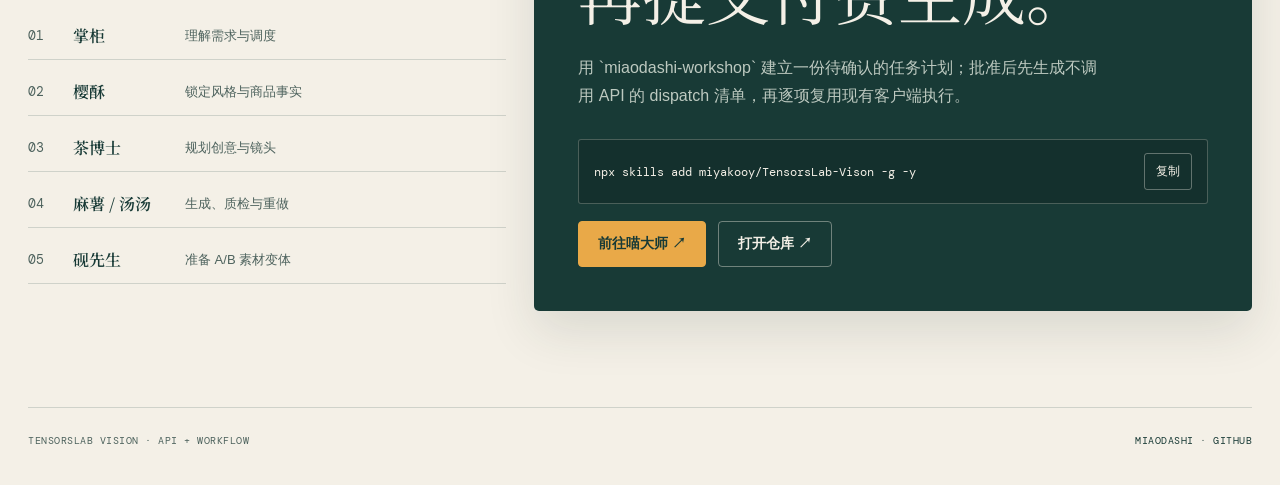
==== commit a417243c: "docs(showcase): add community use cases Publish capability-labeled ecommerce and entertainment examp" ====
--- a/docs/index.html
+++ b/docs/index.html
@@ -5,7 +5,7 @@
     <meta name="viewport" content="width=device-width, initial-scale=1.0" />
     <meta
       name="description"
-      content="TensorsLab Vision：为电商和品牌团队提供可确认、可复用的图像与视频视觉生产工作流。"
+      content="TensorsLab Vision：可安装的 AI Agent Skills，支持文生图、图生图、文生视频、图生视频与可审核的电商视觉生产工作流。"
     />
     <title>TensorsLab Vision · 视觉生产实验室</title>
     <link rel="canonical" href="https://miyakooy.github.io/TensorsLab-Vison/" />
@@ -26,13 +26,13 @@
         "programmingLanguage": "Python",
         "runtimePlatform": "Python 3",
         "url": "https://miyakooy.github.io/TensorsLab-Vison/",
-        "keywords": ["TensorsLab", "agent skills", "image generation", "video generation", "ecommerce creative workflow"]
+        "keywords": ["TensorsLab", "AI agent skills", "Claude Code skills", "text to image", "image to video", "video generation", "ecommerce product video", "creative workflow"]
       }
     </script>
     <link rel="preconnect" href="https://fonts.googleapis.com" />
     <link rel="preconnect" href="https://fonts.gstatic.com" crossorigin />
     <link
-      href="https://fonts.googleapis.com/css2?family=DM+Mono:wght@400;500&family=Instrument+Serif:ital@0;1&family=Noto+Serif+SC:wght@400;500;600;700&family=Source+Han+Sans+SC:wght@400;500;600&display=swap"
+      href="https://fonts.googleapis.com/css2?family=DM+Mono:wght@400;500&amp;family=Instrument+Serif:ital@0;1&amp;family=Noto+Serif+SC:wght@400;500;600;700&amp;family=Source+Han+Sans+SC:wght@400;500;600&amp;display=swap"
       rel="stylesheet"
     />
     <style>
@@ -293,6 +293,23 @@
       .workflow-card h3 { margin: 19px 0 7px; font-family: "Noto Serif SC", serif; font-size: 22px; font-weight: 500; }
       .workflow-card p { margin: 0; color: var(--ink-soft); font-size: 13px; line-height: 1.75; }
 
+      .showcase-grid { display: grid; grid-template-columns: repeat(12, minmax(0, 1fr)); gap: 16px; }
+      .showcase-card { grid-column: span 6; overflow: hidden; border: 1px solid var(--line); border-radius: 5px; background: rgba(255, 253, 248, 0.72); transition: transform 180ms ease, box-shadow 180ms ease; }
+      .showcase-card:nth-child(1), .showcase-card:nth-child(4) { grid-column: span 7; }
+      .showcase-card:nth-child(2), .showcase-card:nth-child(3) { grid-column: span 5; }
+      .showcase-card:hover { transform: translateY(-4px); box-shadow: var(--shadow); }
+      .showcase-media { position: relative; aspect-ratio: 16 / 9; overflow: hidden; background: var(--paper-deep); }
+      .showcase-media img { width: 100%; height: 100%; object-fit: cover; transition: transform 500ms cubic-bezier(.2,.8,.2,1); }
+      .showcase-card:hover img { transform: scale(1.025); }
+      .showcase-status { position: absolute; top: 14px; left: 14px; padding: 6px 9px; color: var(--paper); border-radius: 2px; background: rgba(16, 45, 42, 0.9); font-family: "DM Mono", monospace; font-size: 9px; letter-spacing: 0.08em; }
+      .showcase-status.partial { color: var(--ink); background: rgba(233, 169, 72, 0.94); }
+      .showcase-copy { padding: 22px; }
+      .showcase-copy h3 { margin: 0 0 8px; font-family: "Noto Serif SC", serif; font-size: 24px; font-weight: 500; }
+      .showcase-copy p { margin: 0; color: var(--ink-soft); font-size: 13px; line-height: 1.75; }
+      .showcase-meta { display: flex; flex-wrap: wrap; gap: 7px; margin-top: 17px; }
+      .showcase-meta span { padding: 5px 8px; color: var(--clay-dark); border: 1px solid rgba(191, 90, 63, 0.22); border-radius: 99px; font-family: "DM Mono", monospace; font-size: 9px; }
+      .showcase-actions { display: flex; flex-wrap: wrap; gap: 12px; margin-top: 28px; }
+
       .production { display: grid; grid-template-columns: 0.8fr 1.2fr; gap: 28px; align-items: start; }
       .roles { display: grid; gap: 8px; }
       .role { display: grid; grid-template-columns: 33px 100px 1fr; gap: 12px; align-items: center; padding: 12px 0; border-bottom: 1px solid var(--line); }
@@ -313,6 +330,7 @@
 
       @media (max-width: 1000px) {
         .endpoint-grid, .workflow-grid { grid-template-columns: repeat(2, minmax(0, 1fr)); }
+        .showcase-card, .showcase-card:nth-child(n) { grid-column: span 6; }
         .hero { grid-template-columns: 1fr; min-height: 0; }
         .hero-visual { max-width: 620px; width: 100%; }
       }
@@ -329,6 +347,8 @@
         .section-head { display: block; }
         .section-note { margin-top: 13px; }
         .endpoint-grid, .workflow-grid, .production { grid-template-columns: 1fr; }
+        .showcase-grid { grid-template-columns: 1fr; }
+        .showcase-card, .showcase-card:nth-child(n) { grid-column: auto; }
         .inspector { grid-template-columns: 1fr; gap: 11px; }
         .inspector .copy { justify-self: start; }
         .role { grid-template-columns: 25px 82px 1fr; gap: 7px; }
@@ -344,6 +364,7 @@
           <span class="brand-name"><strong>TensorsLab</strong><span>VISION</span></span>
         </a>
         <nav class="nav" aria-label="主导航">
+          <a href="#showcase">作品</a>
           <a href="#workflows">工作流</a>
           <a href="#api" class="active">实验室</a>
           <a href="#start">开始使用</a>
@@ -395,6 +416,32 @@
             <button class="tab" data-filter="video">视频</button>
           </div>
           <div class="workflow-grid" id="workflow-grid"></div>
+        </section>
+
+        <section id="showcase" class="section" aria-labelledby="showcase-title">
+          <div class="section-head">
+            <div><div class="eyebrow">Community showcase</div><h2 id="showcase-title">先看作品，再看它是否能复现。</h2></div>
+            <p class="section-note">公开视觉来自 miaodashi.com。每张卡片都标出仓库当前能执行的部分与仍需补齐的能力，不用效果图代替功能证明。</p>
+          </div>
+          <div class="showcase-grid">
+            <article class="showcase-card">
+              <div class="showcase-media"><img src="https://miaodashi.com/cap-short-video.jpg" alt="厨具商品短视频与竖屏社媒内容示例" loading="lazy" /><span class="showcase-status">WORKFLOW READY</span></div>
+              <div class="showcase-copy"><h3>电商商品短视频</h3><p>从已确认商品图规划商品展示、开箱或广告镜头，再用 tl-video 逐镜生成。可控台词、口型、字幕与最终剪辑仍需外部工具。</p><div class="showcase-meta"><span>IMAGE-TO-VIDEO</span><span>PRODUCT VIDEO</span><span>9:16</span></div></div>
+            </article>
+            <article class="showcase-card">
+              <div class="showcase-media"><img src="https://miaodashi.com/cap-comparison-video.jpg" alt="商品场景清理前后对比示例" loading="lazy" /><span class="showcase-status partial">BEST EFFORT</span></div>
+              <div class="showcase-copy"><h3>商品清理与对比</h3><p>支持通用图生图和前后对比计划；当前没有遮罩 API，精确局部消除不会被描述为确定性能力。</p><div class="showcase-meta"><span>IMAGE EDITING</span><span>QA</span></div></div>
+            </article>
+            <article class="showcase-card">
+              <div class="showcase-media"><img src="https://miaodashi.com/cap-poster.jpg" alt="商品卖点、尺寸与详情页视觉组示例" loading="lazy" /><span class="showcase-status">PLAN READY</span></div>
+              <div class="showcase-copy"><h3>商品详情页视觉组</h3><p>listing-kit 可以拆分主图、结构、材质和场景任务；价格、参数和法务文案保留给确定性排版。</p><div class="showcase-meta"><span>ECOMMERCE</span><span>TEXT-TO-IMAGE</span></div></div>
+            </article>
+            <article class="showcase-card">
+              <div class="showcase-media"><img src="https://miaodashi.com/scene-beauty-effects.webp" alt="多人像统一视觉特效的泛娱乐模板参考" loading="lazy" /><span class="showcase-status partial">REFERENCE</span></div>
+              <div class="showcase-copy"><h3>泛娱乐人物特效</h3><p>可用多参考图与通用图生图做风格尝试，但不是专用 faceswap 或 Deepfake 管线。人物素材必须获得授权与同意。</p><div class="showcase-meta"><span>ENTERTAINMENT</span><span>CONSENT REQUIRED</span></div></div>
+            </article>
+          </div>
+          <div class="showcase-actions"><a class="button primary" href="https://github.com/miyakooy/TensorsLab-Vison/blob/main/examples/README.md">查看能力边界与用例 ↗</a><a class="button ghost" href="https://github.com/miyakooy/TensorsLab-Vison/issues/new?template=showcase.yml">贡献作品或场景 ↗</a><a class="button ghost" href="https://miaodashi.com">浏览更多公开案例 ↗</a></div>
         </section>
 
         <section class="section production" aria-labelledby="production-title">
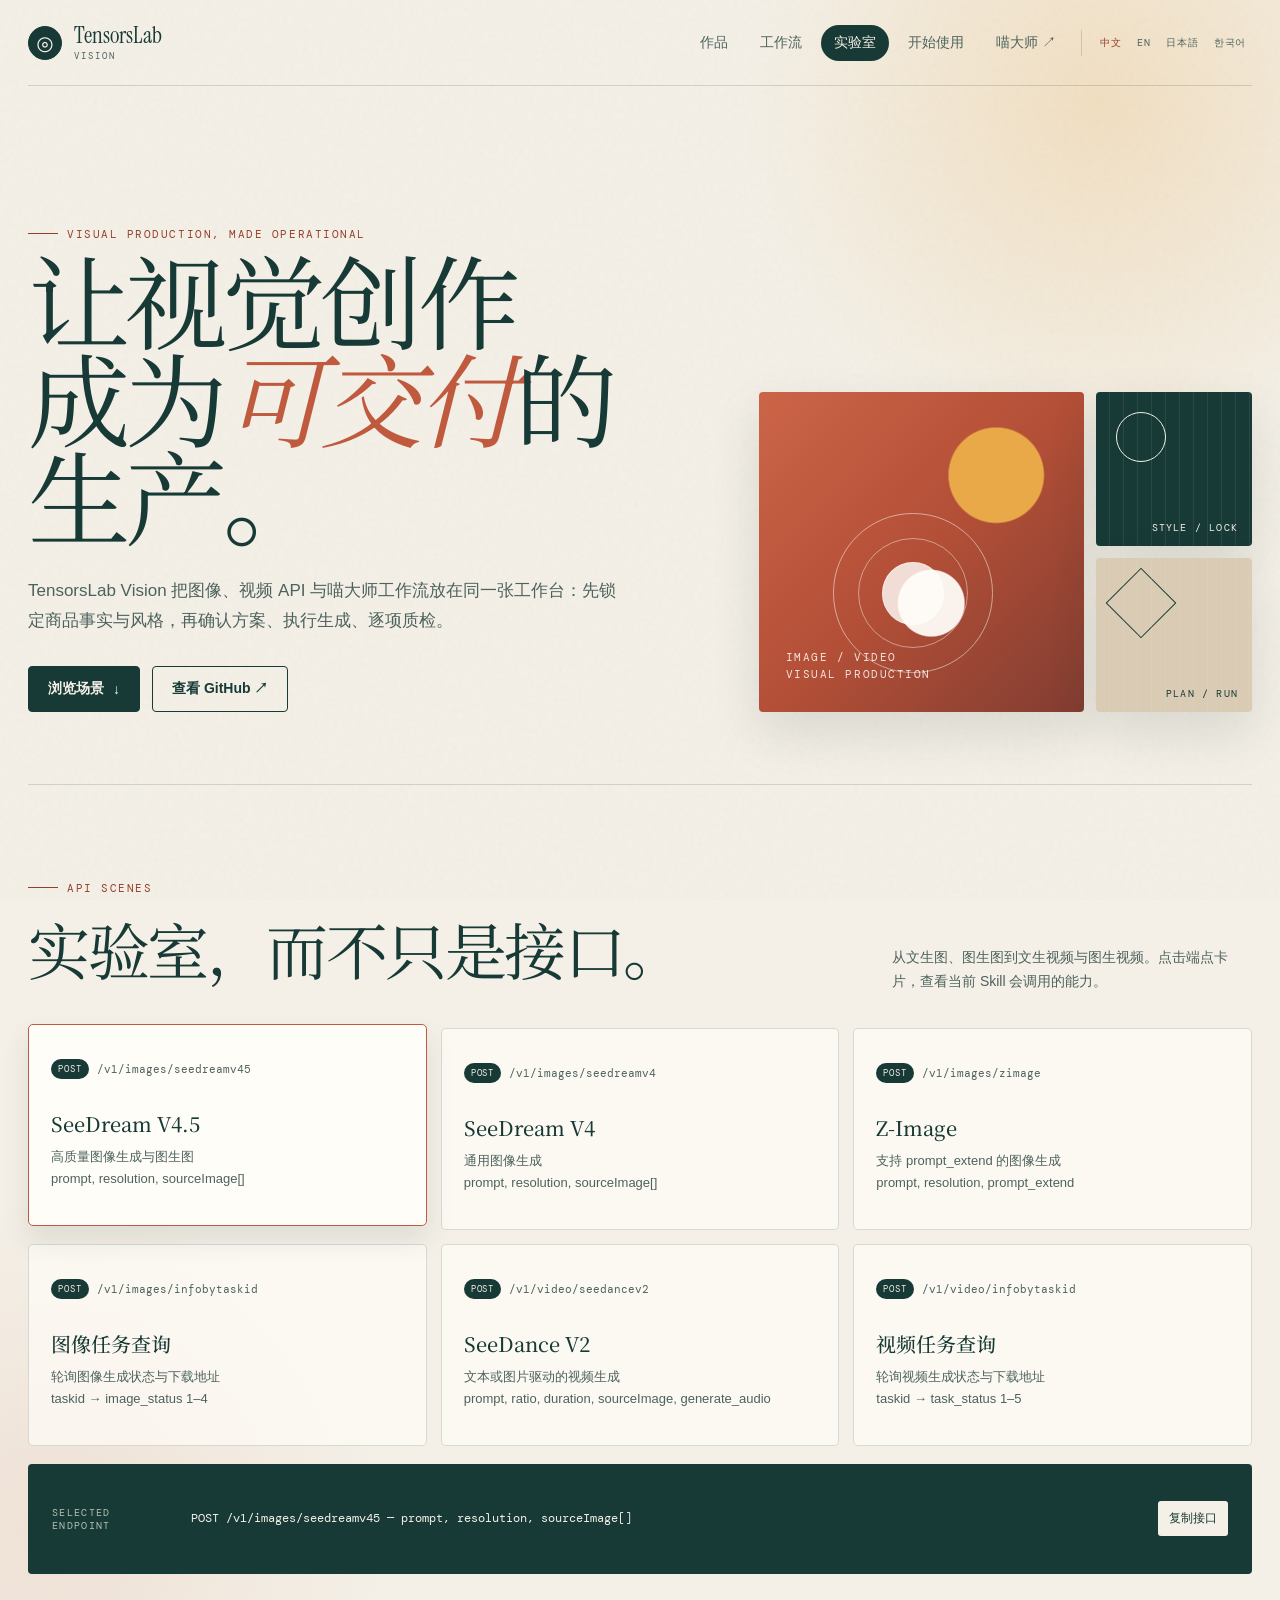
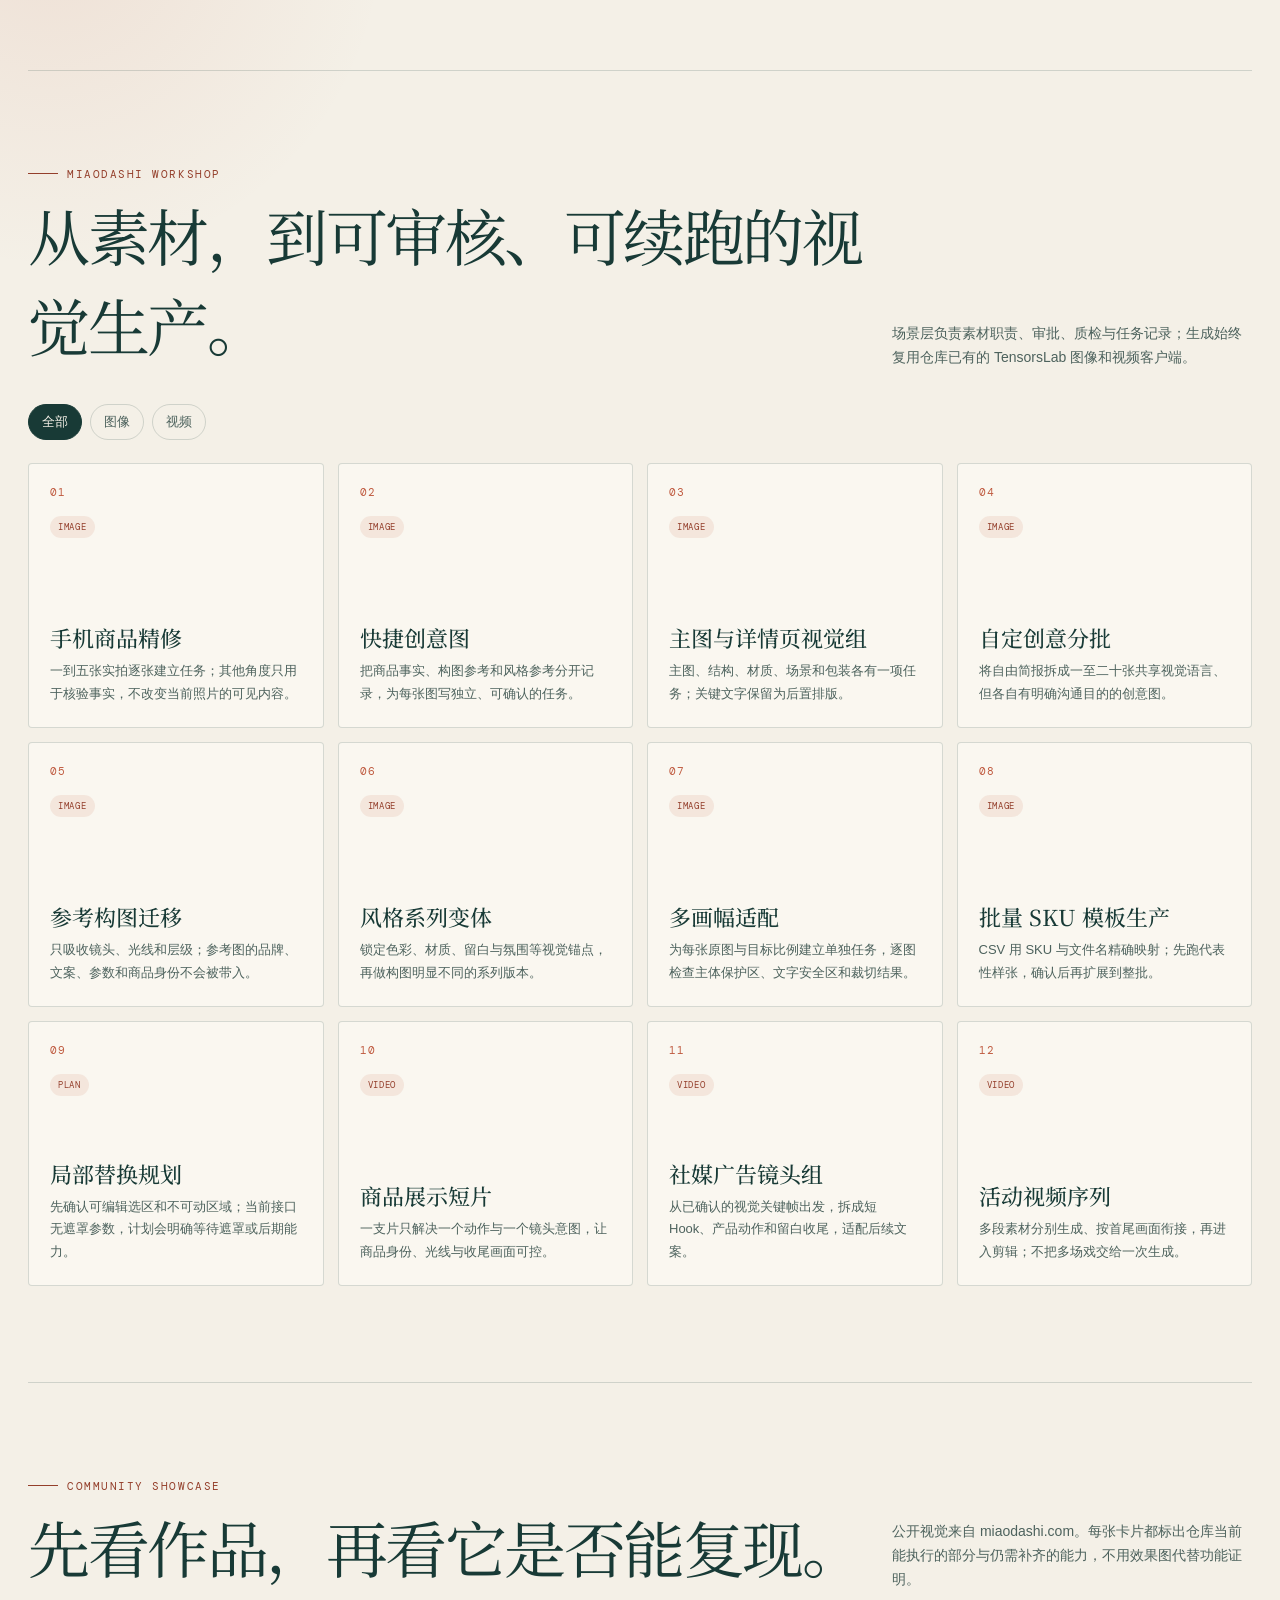
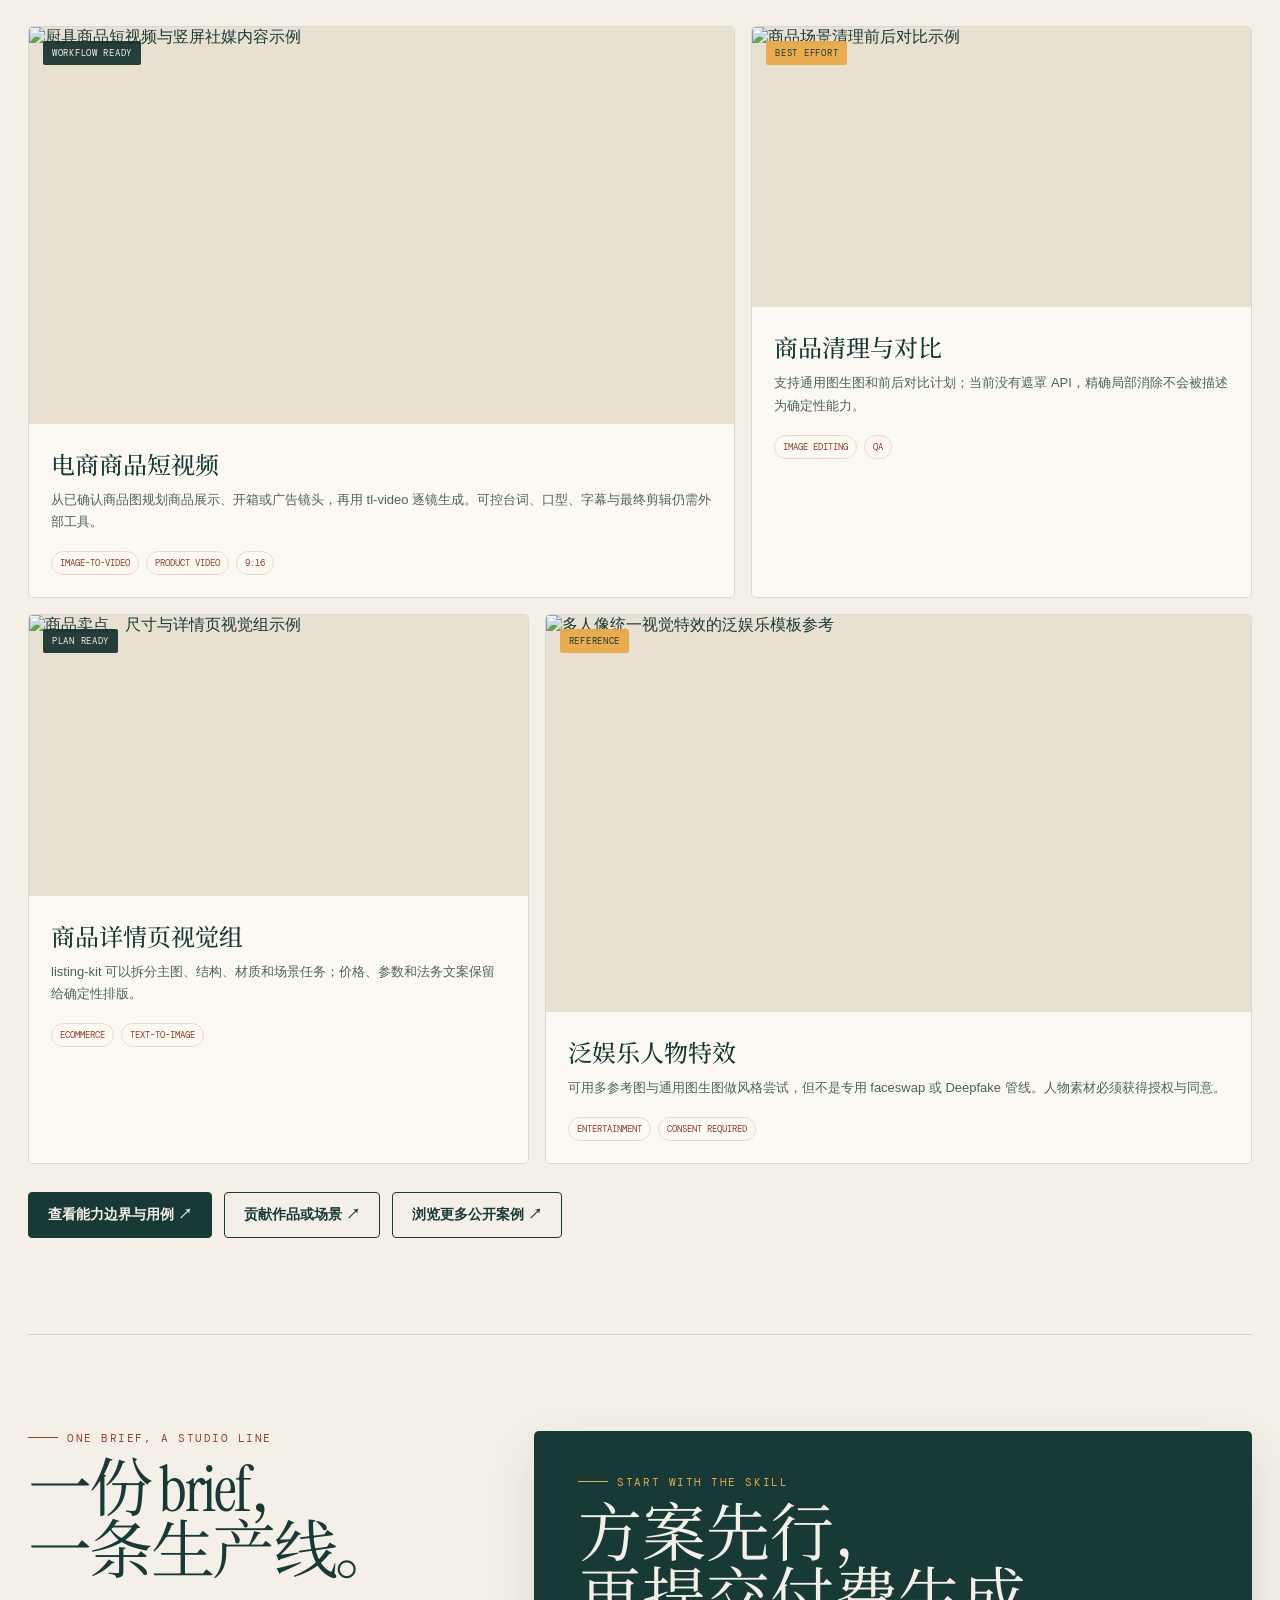
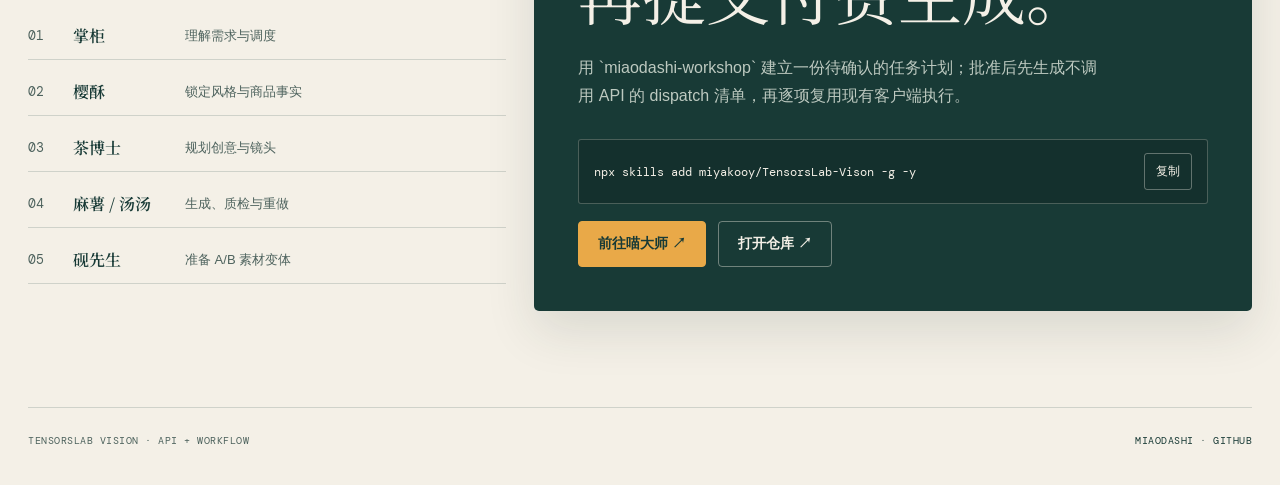
==== commit 1562ef2c: "docs(i18n): add localized showcase pages Publish English, Japanese, and Korean showcase pages with\n" ====
--- a/docs/index.html
+++ b/docs/index.html
@@ -9,13 +9,20 @@
     />
     <title>TensorsLab Vision · 视觉生产实验室</title>
     <link rel="canonical" href="https://miyakooy.github.io/TensorsLab-Vison/" />
+    <link rel="alternate" hreflang="zh-Hans" href="https://miyakooy.github.io/TensorsLab-Vison/" />
+    <link rel="alternate" hreflang="en" href="https://miyakooy.github.io/TensorsLab-Vison/en/" />
+    <link rel="alternate" hreflang="ja" href="https://miyakooy.github.io/TensorsLab-Vison/ja/" />
+    <link rel="alternate" hreflang="ko" href="https://miyakooy.github.io/TensorsLab-Vison/ko/" />
+    <link rel="alternate" hreflang="x-default" href="https://miyakooy.github.io/TensorsLab-Vison/" />
     <meta name="robots" content="index,follow,max-image-preview:large" />
     <meta property="og:type" content="website" />
     <meta property="og:site_name" content="TensorsLab Vision Skills" />
     <meta property="og:title" content="TensorsLab Vision Skills · 图像与视频 API 工作流" />
     <meta property="og:description" content="可执行的 TensorsLab 图像与视频 API Skill，以及先确认再生成的本地视觉生产工作流。" />
     <meta property="og:url" content="https://miyakooy.github.io/TensorsLab-Vison/" />
-    <meta name="twitter:card" content="summary" />
+    <meta property="og:locale" content="zh_CN" />
+    <meta property="og:image" content="https://miaodashi.com/cap-short-video.jpg" />
+    <meta name="twitter:card" content="summary_large_image" />
     <script type="application/ld+json">
       {
         "@context": "https://schema.org",
@@ -26,6 +33,7 @@
         "programmingLanguage": "Python",
         "runtimePlatform": "Python 3",
         "url": "https://miyakooy.github.io/TensorsLab-Vison/",
+        "inLanguage": "zh-Hans",
         "keywords": ["TensorsLab", "AI agent skills", "Claude Code skills", "text to image", "image to video", "video generation", "ecommerce product video", "creative workflow"]
       }
     </script>
@@ -105,9 +113,14 @@
       .brand-name strong { font-family: "Instrument Serif", "Noto Serif SC", serif; font-size: 23px; font-weight: 400; }
       .brand-name span { margin-top: 5px; color: var(--ink-soft); font-family: "DM Mono", monospace; font-size: 9px; letter-spacing: 0.22em; }
 
-      .nav { display: flex; align-items: center; gap: 6px; }
+      .nav-group, .nav, .locale-nav { display: flex; align-items: center; }
+      .nav-group { gap: 12px; }
+      .nav { gap: 6px; }
       .nav a { padding: 9px 13px; color: var(--ink-soft); border-radius: 99px; font-size: 14px; transition: background 160ms ease, color 160ms ease; }
       .nav a:hover, .nav a.active { color: var(--paper); background: var(--ink); }
+      .locale-nav { gap: 4px; padding-left: 12px; border-left: 1px solid var(--line); }
+      .locale-nav a { padding: 6px; color: var(--ink-soft); font-family: "DM Mono", monospace; font-size: 10px; letter-spacing: 0.06em; }
+      .locale-nav a:hover, .locale-nav a.active { color: var(--clay-dark); }
 
       .hero {
         display: grid;
@@ -338,8 +351,11 @@
       @media (max-width: 680px) {
         .shell { padding: 0 18px; }
         .topbar { min-height: 74px; }
+        .nav-group { gap: 6px; }
         .nav a { padding: 8px 8px; font-size: 12px; }
         .nav a:last-child { display: none; }
+        .locale-nav { gap: 2px; padding-left: 6px; }
+        .locale-nav a { padding: 5px 3px; font-size: 9px; }
         .hero { padding: 72px 0 55px; }
         .hero-visual { min-height: 260px; }
         .visual-main { min-height: 260px; }
@@ -363,13 +379,21 @@
           <span class="brand-mark">⊙</span>
           <span class="brand-name"><strong>TensorsLab</strong><span>VISION</span></span>
         </a>
-        <nav class="nav" aria-label="主导航">
-          <a href="#showcase">作品</a>
-          <a href="#workflows">工作流</a>
-          <a href="#api" class="active">实验室</a>
-          <a href="#start">开始使用</a>
-          <a href="https://miaodashi.com">喵大师 ↗</a>
-        </nav>
+        <div class="nav-group">
+          <nav class="nav" aria-label="主导航">
+            <a href="#showcase">作品</a>
+            <a href="#workflows">工作流</a>
+            <a href="#api" class="active">实验室</a>
+            <a href="#start">开始使用</a>
+            <a href="https://miaodashi.com">喵大师 ↗</a>
+          </nav>
+          <nav class="locale-nav" aria-label="语言">
+            <a class="active" href="./" lang="zh-Hans">中文</a>
+            <a href="en/" lang="en">EN</a>
+            <a href="ja/" lang="ja">日本語</a>
+            <a href="ko/" lang="ko">한국어</a>
+          </nav>
+        </div>
       </header>
 
       <main id="top">
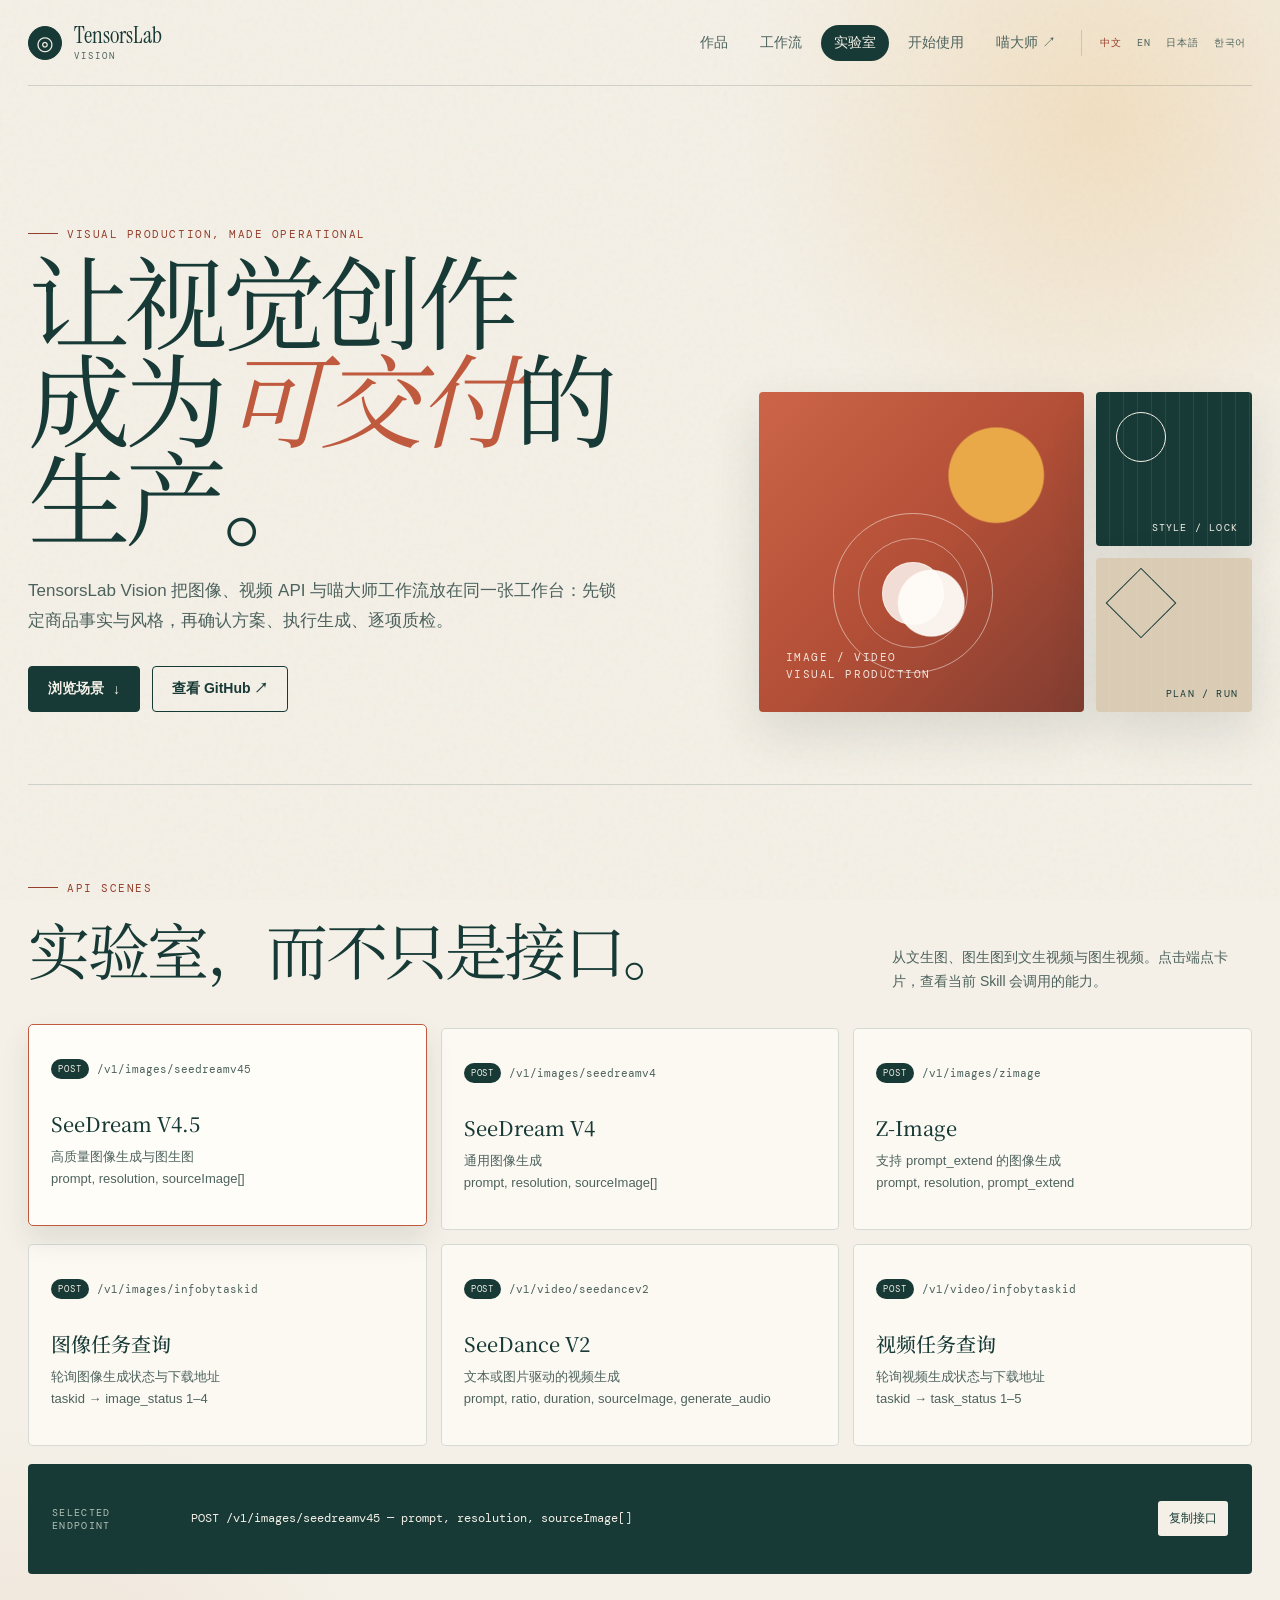
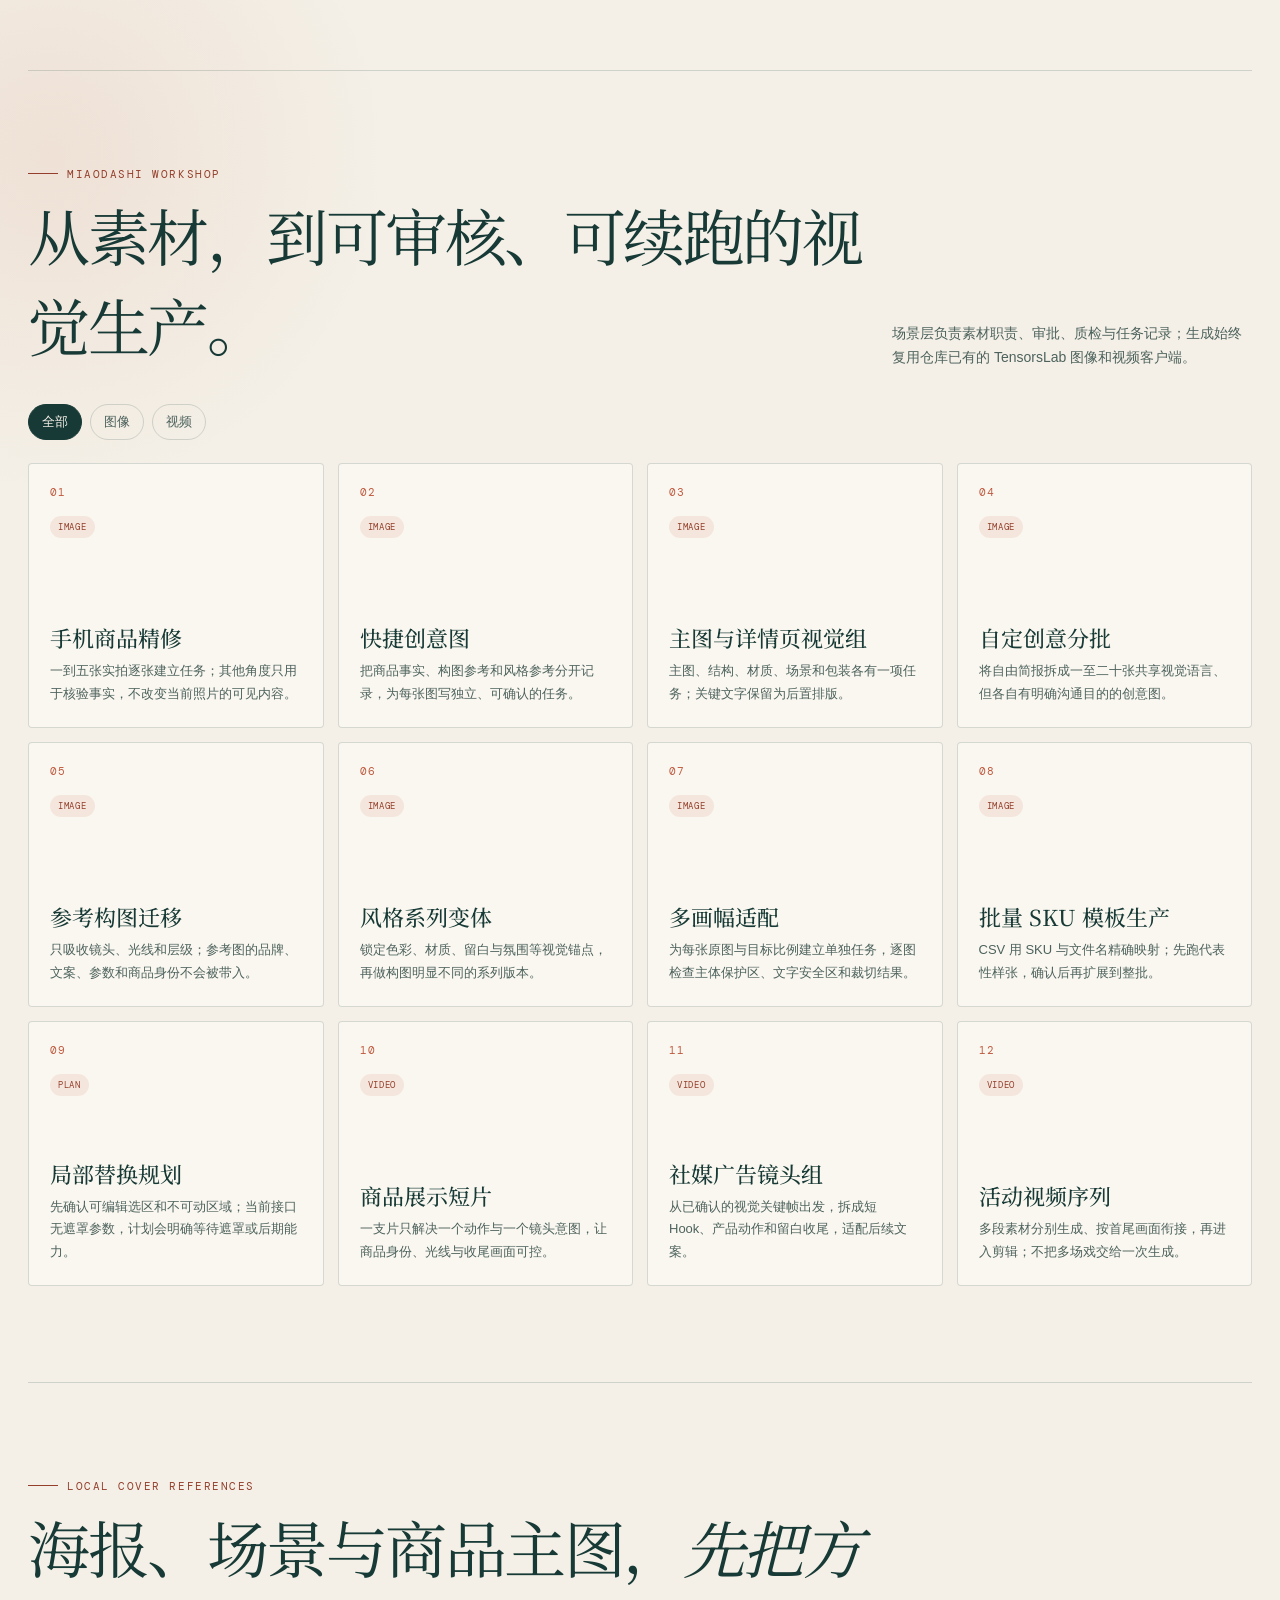
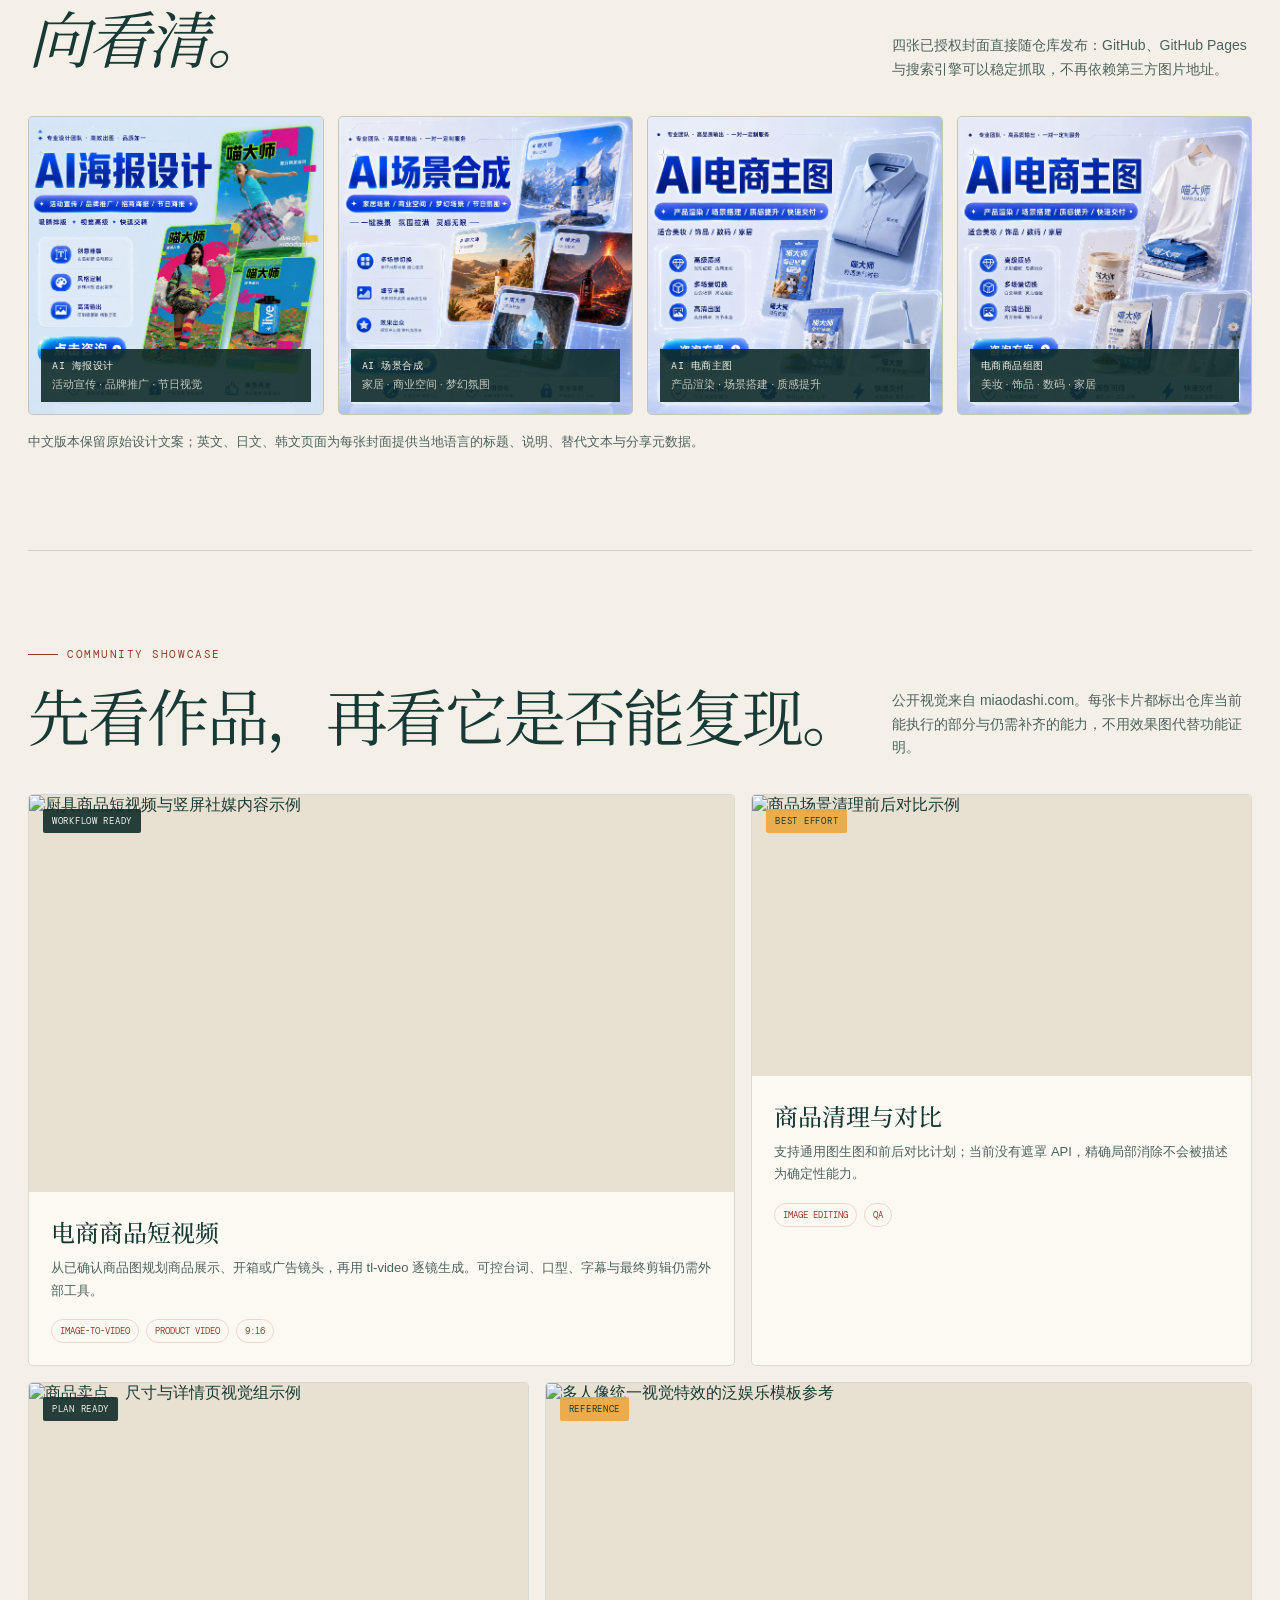
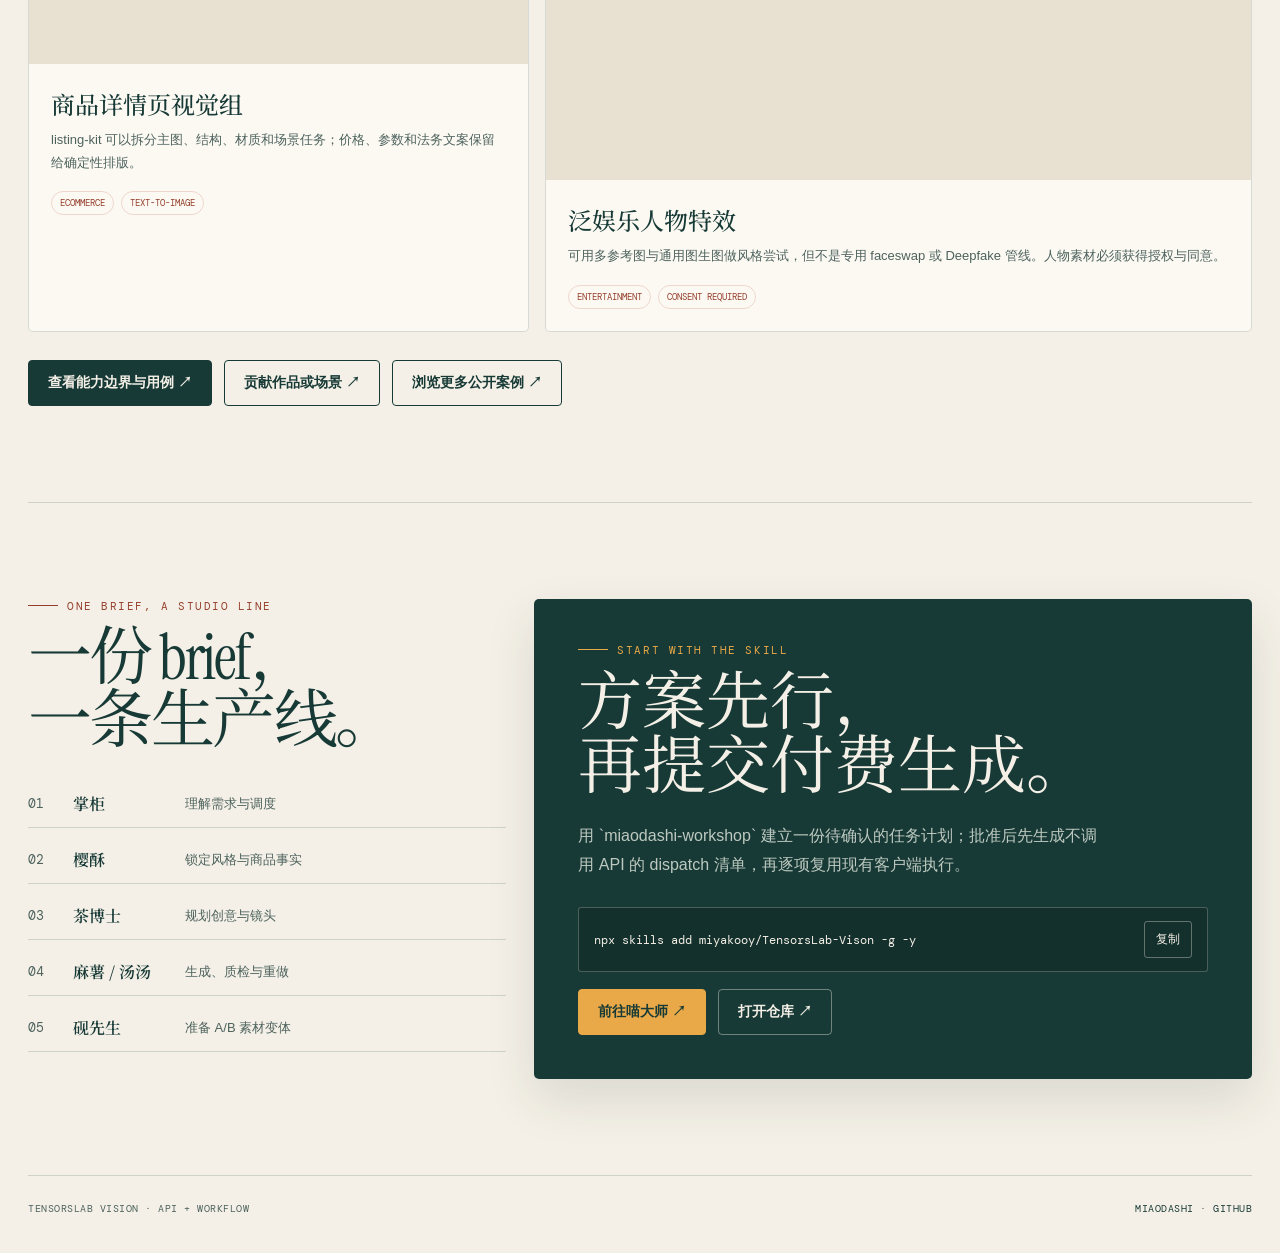
==== commit 0ad8fb4d: "docs(showcase): add localized cover assets" ====
--- a/docs/index.html
+++ b/docs/index.html
@@ -21,7 +21,7 @@
     <meta property="og:description" content="可执行的 TensorsLab 图像与视频 API Skill，以及先确认再生成的本地视觉生产工作流。" />
     <meta property="og:url" content="https://miyakooy.github.io/TensorsLab-Vison/" />
     <meta property="og:locale" content="zh_CN" />
-    <meta property="og:image" content="https://miaodashi.com/cap-short-video.jpg" />
+    <meta property="og:image" content="https://miyakooy.github.io/TensorsLab-Vison/assets/showcase/ai-ecommerce-main-image.png" />
     <meta name="twitter:card" content="summary_large_image" />
     <script type="application/ld+json">
       {
@@ -307,6 +307,13 @@
       .workflow-card p { margin: 0; color: var(--ink-soft); font-size: 13px; line-height: 1.75; }
 
       .showcase-grid { display: grid; grid-template-columns: repeat(12, minmax(0, 1fr)); gap: 16px; }
+      .cover-reference-grid { display: grid; grid-template-columns: repeat(4, minmax(0, 1fr)); gap: 14px; }
+      .cover-reference { position: relative; min-height: 282px; overflow: hidden; border: 1px solid var(--line); border-radius: 5px; background: var(--paper-deep); }
+      .cover-reference img { width: 100%; height: 100%; min-height: 282px; object-fit: cover; transition: transform 400ms cubic-bezier(.2,.8,.2,1); }
+      .cover-reference:hover img { transform: scale(1.035); }
+      .cover-reference-label { position: absolute; right: 12px; bottom: 12px; left: 12px; padding: 10px 11px; color: var(--paper); background: rgba(16, 45, 42, .9); font-family: "DM Mono", monospace; font-size: 10px; letter-spacing: .05em; }
+      .cover-reference-label small { display: block; margin-top: 4px; color: rgba(244,240,231,.78); font-family: "Noto Sans SC", sans-serif; font-size: 11px; letter-spacing: 0; }
+      .cover-reference-note { margin: 16px 0 0; color: var(--ink-soft); font-size: 13px; line-height: 1.75; }
       .showcase-card { grid-column: span 6; overflow: hidden; border: 1px solid var(--line); border-radius: 5px; background: rgba(255, 253, 248, 0.72); transition: transform 180ms ease, box-shadow 180ms ease; }
       .showcase-card:nth-child(1), .showcase-card:nth-child(4) { grid-column: span 7; }
       .showcase-card:nth-child(2), .showcase-card:nth-child(3) { grid-column: span 5; }
@@ -344,6 +351,7 @@
       @media (max-width: 1000px) {
         .endpoint-grid, .workflow-grid { grid-template-columns: repeat(2, minmax(0, 1fr)); }
         .showcase-card, .showcase-card:nth-child(n) { grid-column: span 6; }
+        .cover-reference-grid { grid-template-columns: repeat(2, minmax(0, 1fr)); }
         .hero { grid-template-columns: 1fr; min-height: 0; }
         .hero-visual { max-width: 620px; width: 100%; }
       }
@@ -365,6 +373,7 @@
         .endpoint-grid, .workflow-grid, .production { grid-template-columns: 1fr; }
         .showcase-grid { grid-template-columns: 1fr; }
         .showcase-card, .showcase-card:nth-child(n) { grid-column: auto; }
+        .cover-reference-grid { grid-template-columns: 1fr; }
         .inspector { grid-template-columns: 1fr; gap: 11px; }
         .inspector .copy { justify-self: start; }
         .role { grid-template-columns: 25px 82px 1fr; gap: 7px; }
@@ -442,6 +451,20 @@
           <div class="workflow-grid" id="workflow-grid"></div>
         </section>
 
+        <section class="section" aria-labelledby="cover-reference-title">
+          <div class="section-head">
+            <div><div class="eyebrow">Local cover references</div><h2 id="cover-reference-title">海报、场景与商品主图，<em>先把方向看清。</em></h2></div>
+            <p class="section-note">四张已授权封面直接随仓库发布：GitHub、GitHub Pages 与搜索引擎可以稳定抓取，不再依赖第三方图片地址。</p>
+          </div>
+          <div class="cover-reference-grid">
+            <article class="cover-reference"><img src="assets/showcase/ai-poster-design.png" alt="AI 海报设计中文宣传封面" loading="lazy" /><div class="cover-reference-label">AI 海报设计<small>活动宣传 · 品牌推广 · 节日视觉</small></div></article>
+            <article class="cover-reference"><img src="assets/showcase/ai-scene-composition.png" alt="AI 场景合成中文宣传封面" loading="lazy" /><div class="cover-reference-label">AI 场景合成<small>家居 · 商业空间 · 梦幻氛围</small></div></article>
+            <article class="cover-reference"><img src="assets/showcase/ai-ecommerce-main-image.png" alt="AI 电商主图中文宣传封面" loading="lazy" /><div class="cover-reference-label">AI 电商主图<small>产品渲染 · 场景搭建 · 质感提升</small></div></article>
+            <article class="cover-reference"><img src="assets/showcase/ai-ecommerce-product-set.png" alt="AI 电商商品组图中文宣传封面" loading="lazy" /><div class="cover-reference-label">电商商品组图<small>美妆 · 饰品 · 数码 · 家居</small></div></article>
+          </div>
+          <p class="cover-reference-note">中文版本保留原始设计文案；英文、日文、韩文页面为每张封面提供当地语言的标题、说明、替代文本与分享元数据。</p>
+        </section>
+
         <section id="showcase" class="section" aria-labelledby="showcase-title">
           <div class="section-head">
             <div><div class="eyebrow">Community showcase</div><h2 id="showcase-title">先看作品，再看它是否能复现。</h2></div>
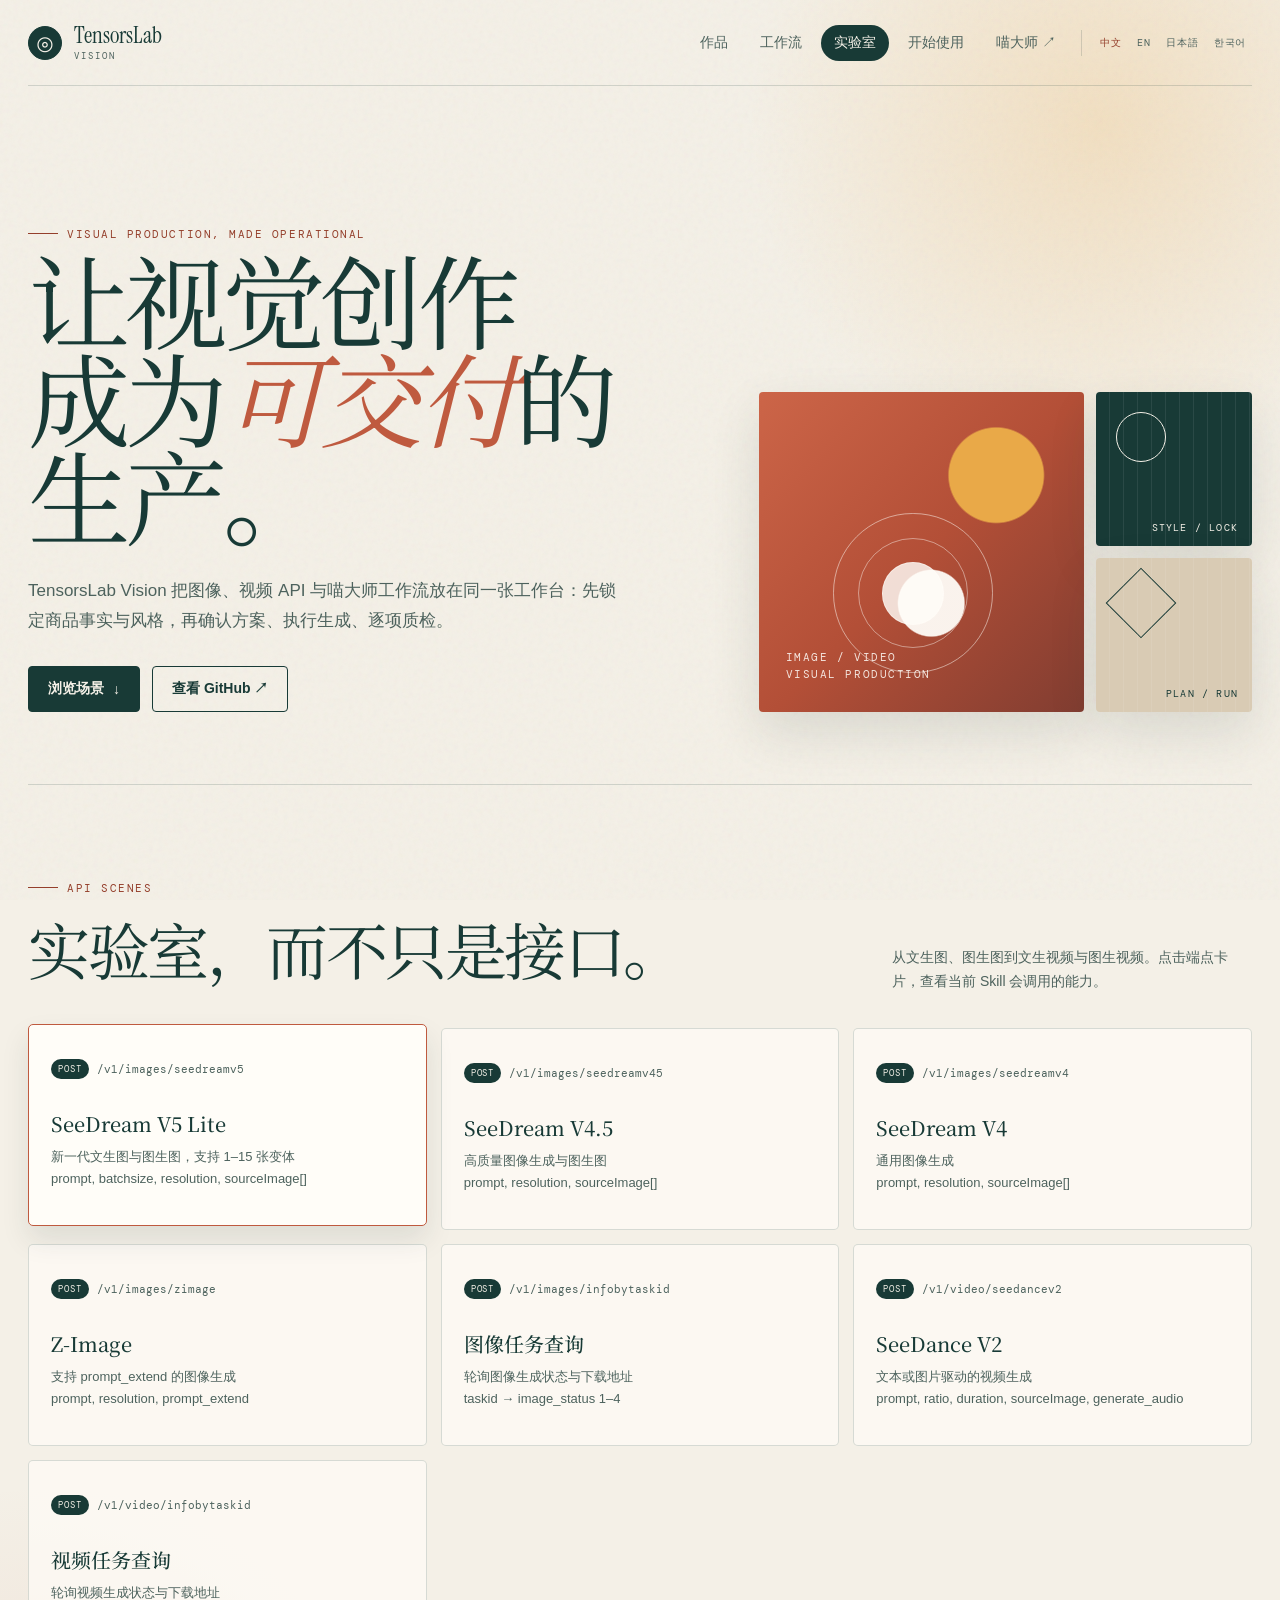
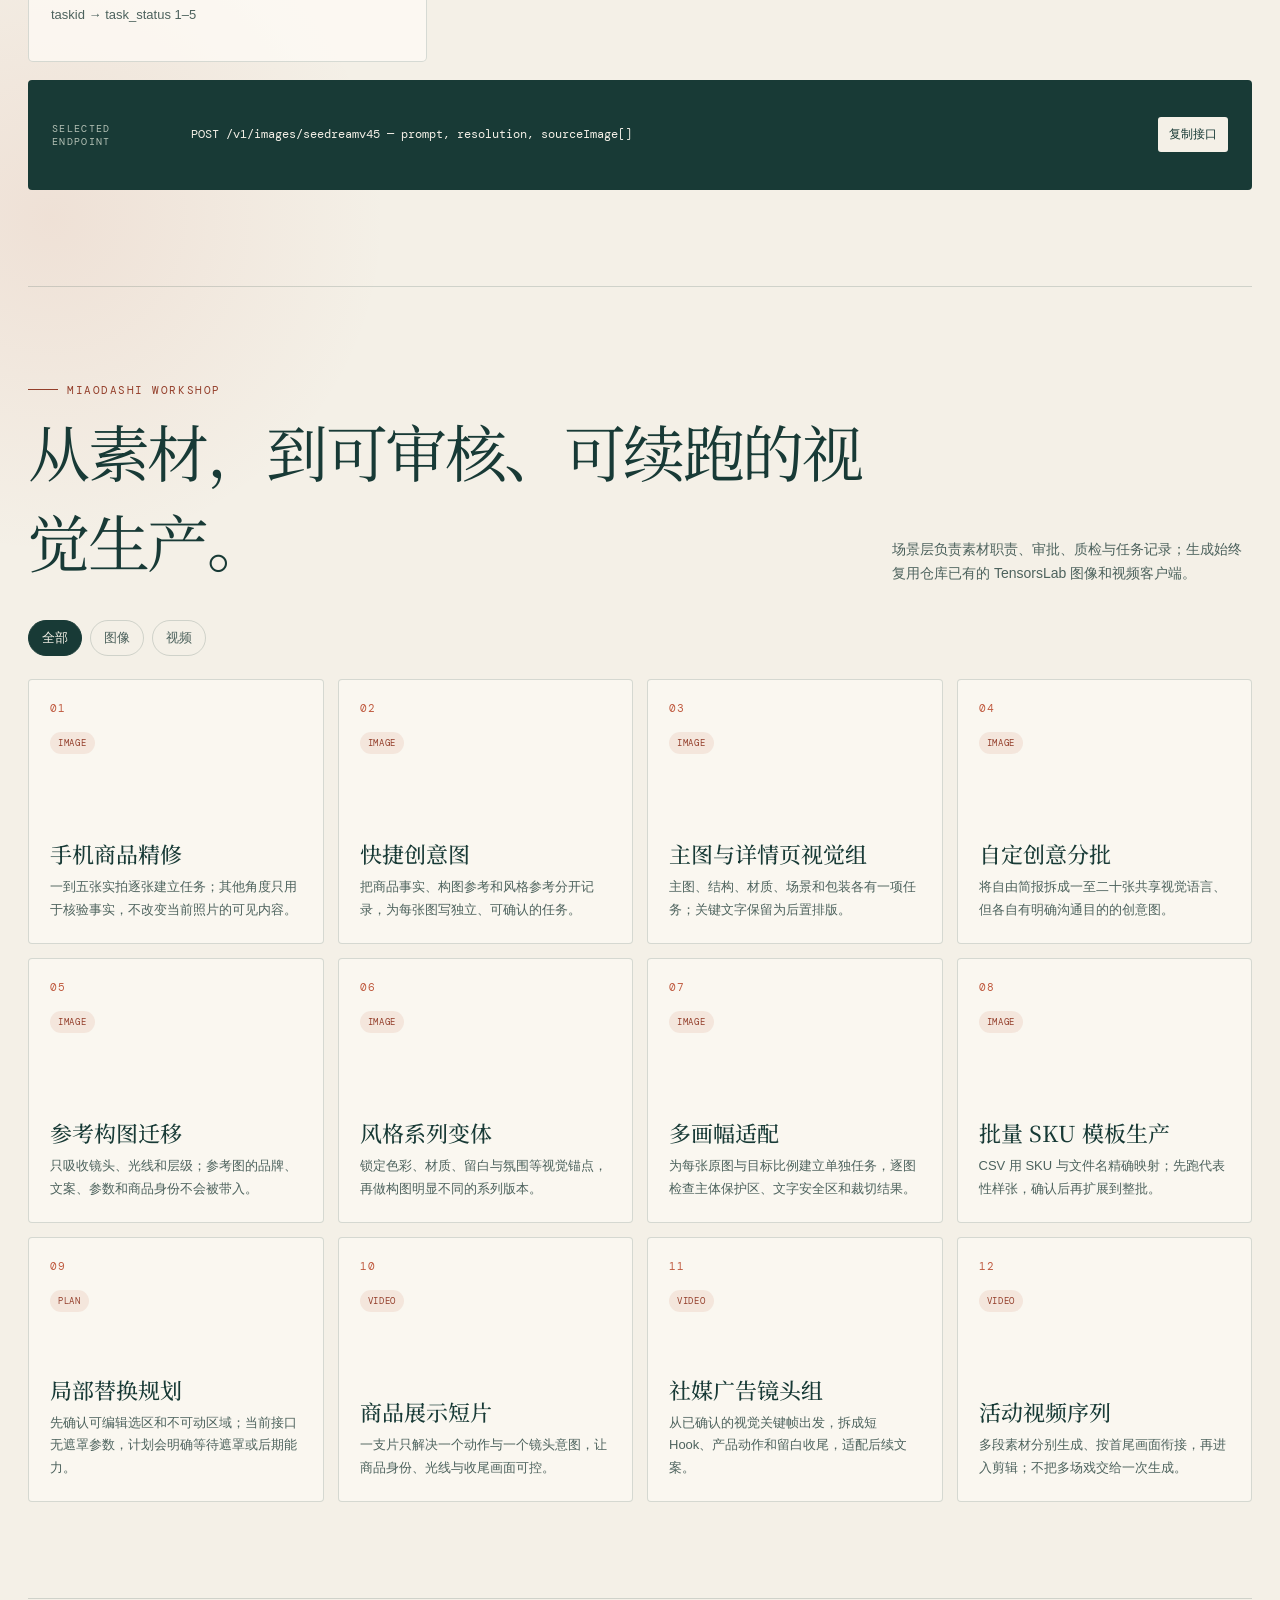
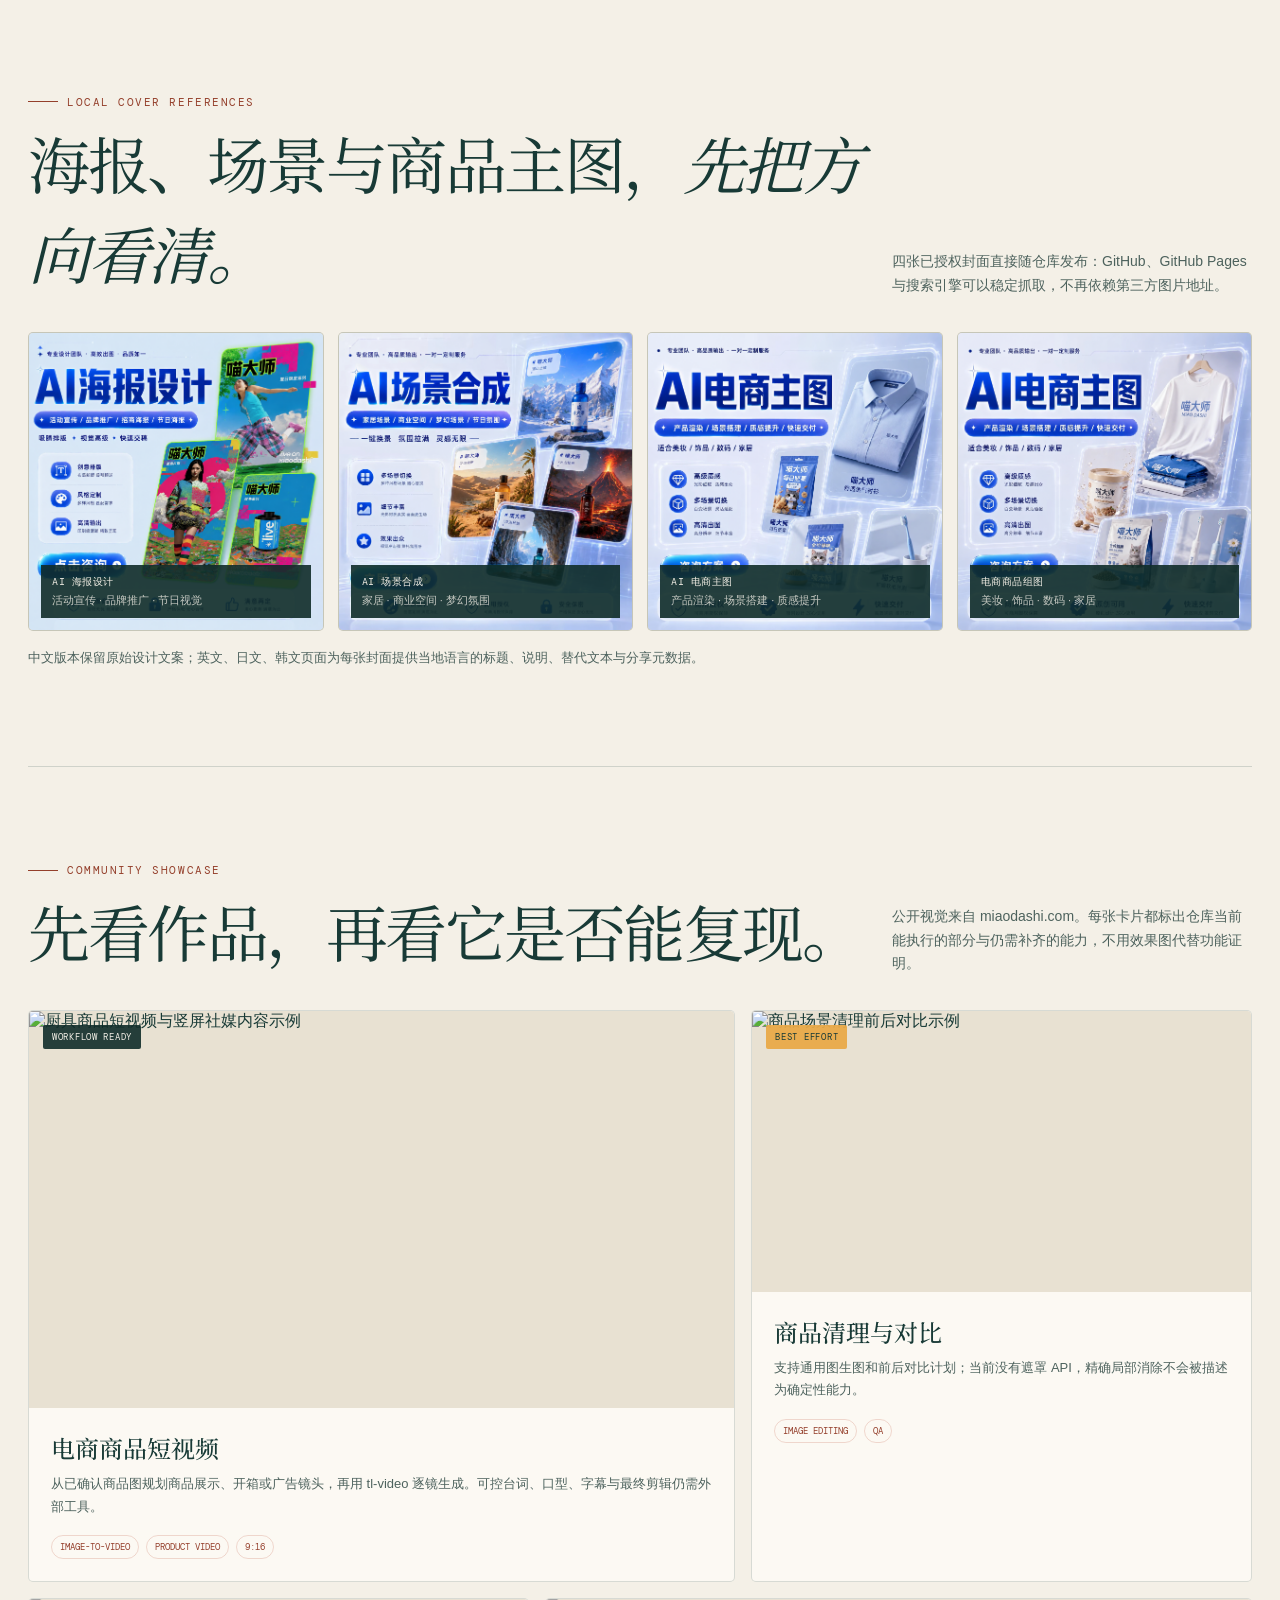
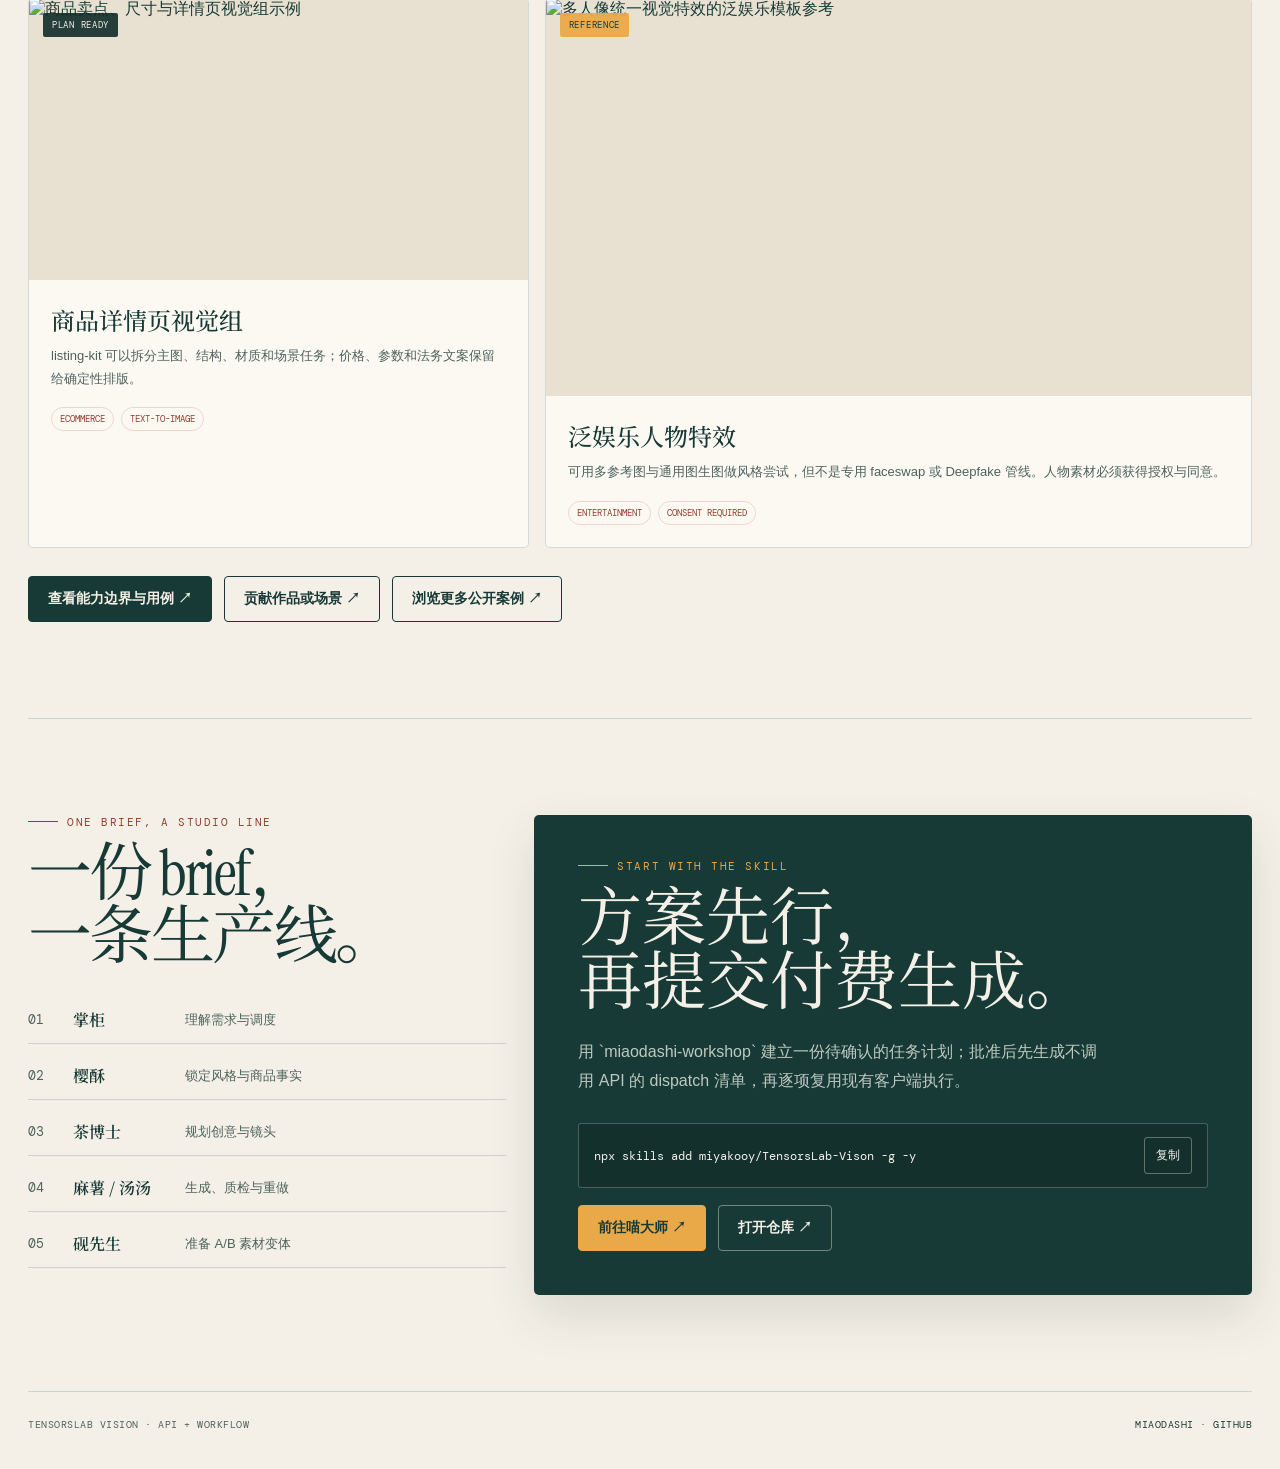
==== commit 4e60b315: "feat(image): add seedream v5 lite" ====
--- a/docs/index.html
+++ b/docs/index.html
@@ -521,6 +521,7 @@
 
     <script>
       const endpoints = [
+        { name: "SeeDream V5 Lite", path: "/v1/images/seedreamv5", note: "新一代文生图与图生图，支持 1–15 张变体", params: "prompt, batchsize, resolution, sourceImage[]" },
         { name: "SeeDream V4.5", path: "/v1/images/seedreamv45", note: "高质量图像生成与图生图", params: "prompt, resolution, sourceImage[]" },
         { name: "SeeDream V4", path: "/v1/images/seedreamv4", note: "通用图像生成", params: "prompt, resolution, sourceImage[]" },
         { name: "Z-Image", path: "/v1/images/zimage", note: "支持 prompt_extend 的图像生成", params: "prompt, resolution, prompt_extend" },
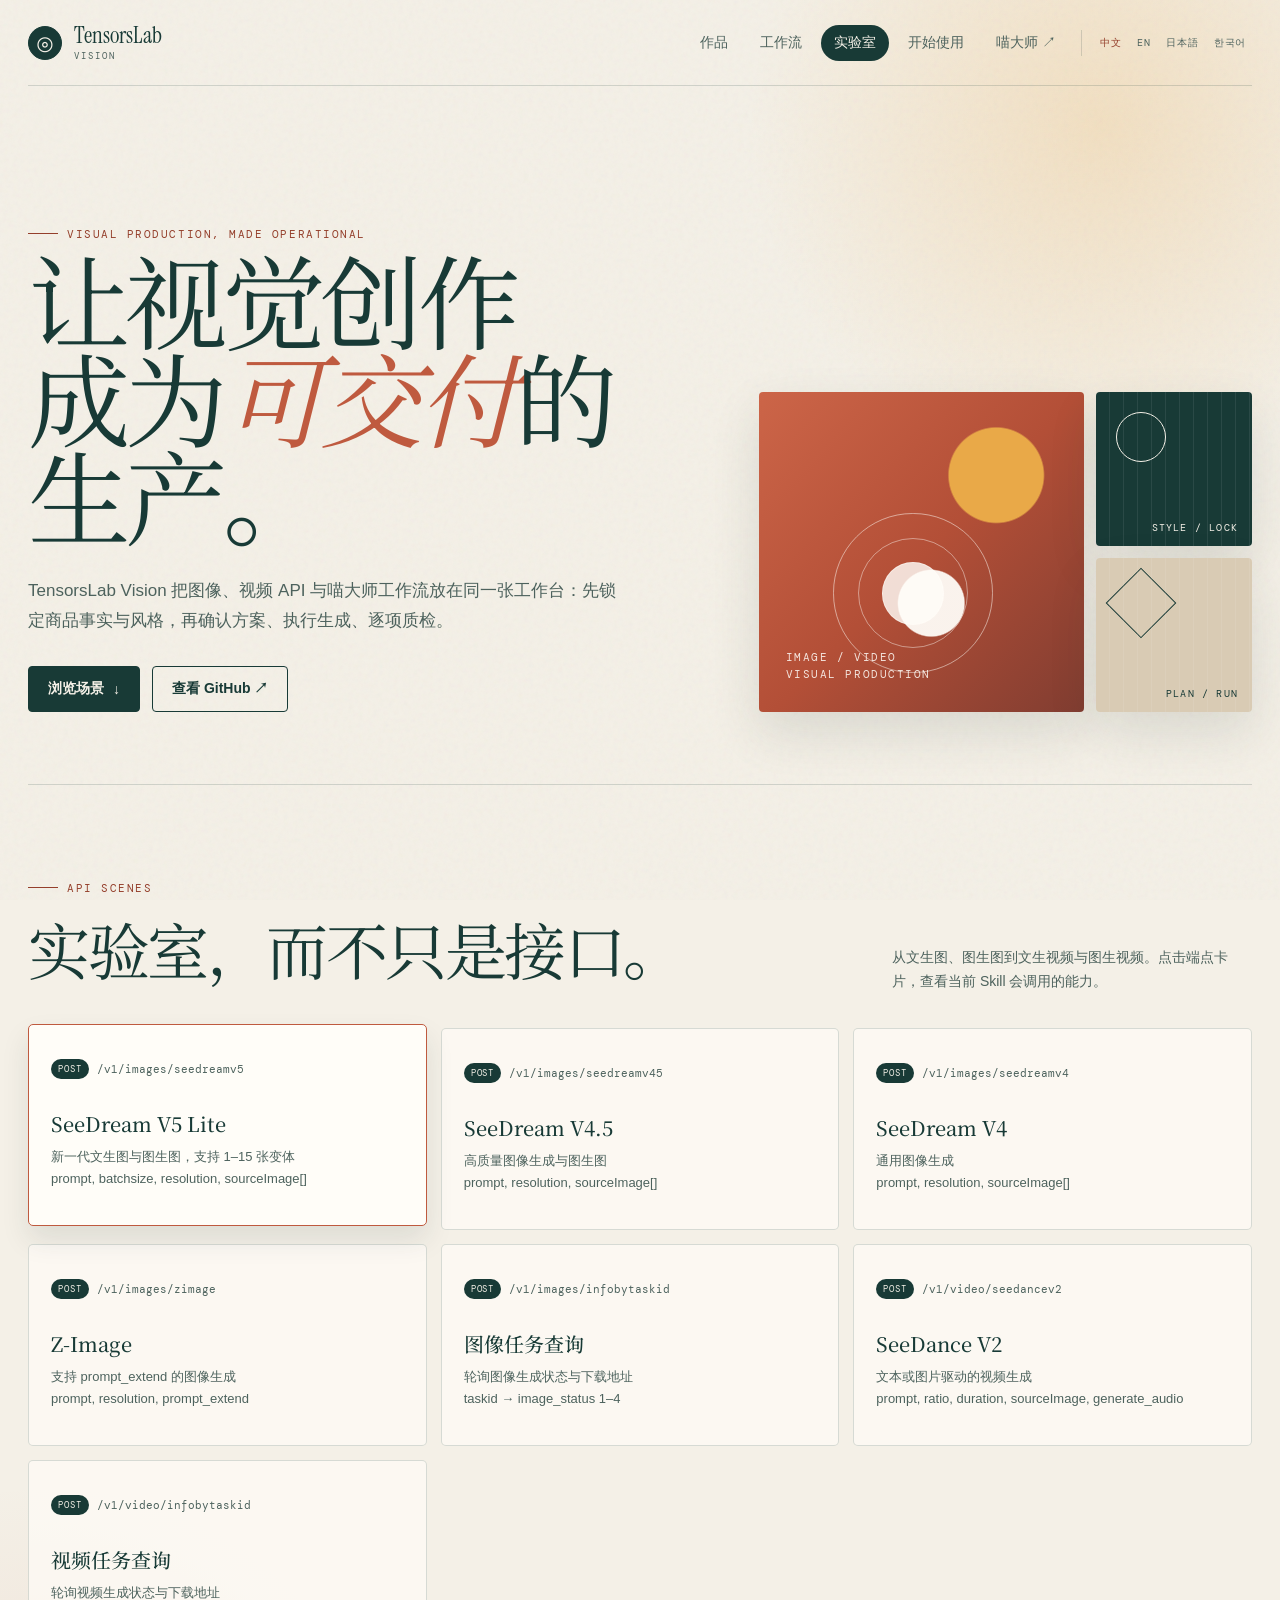
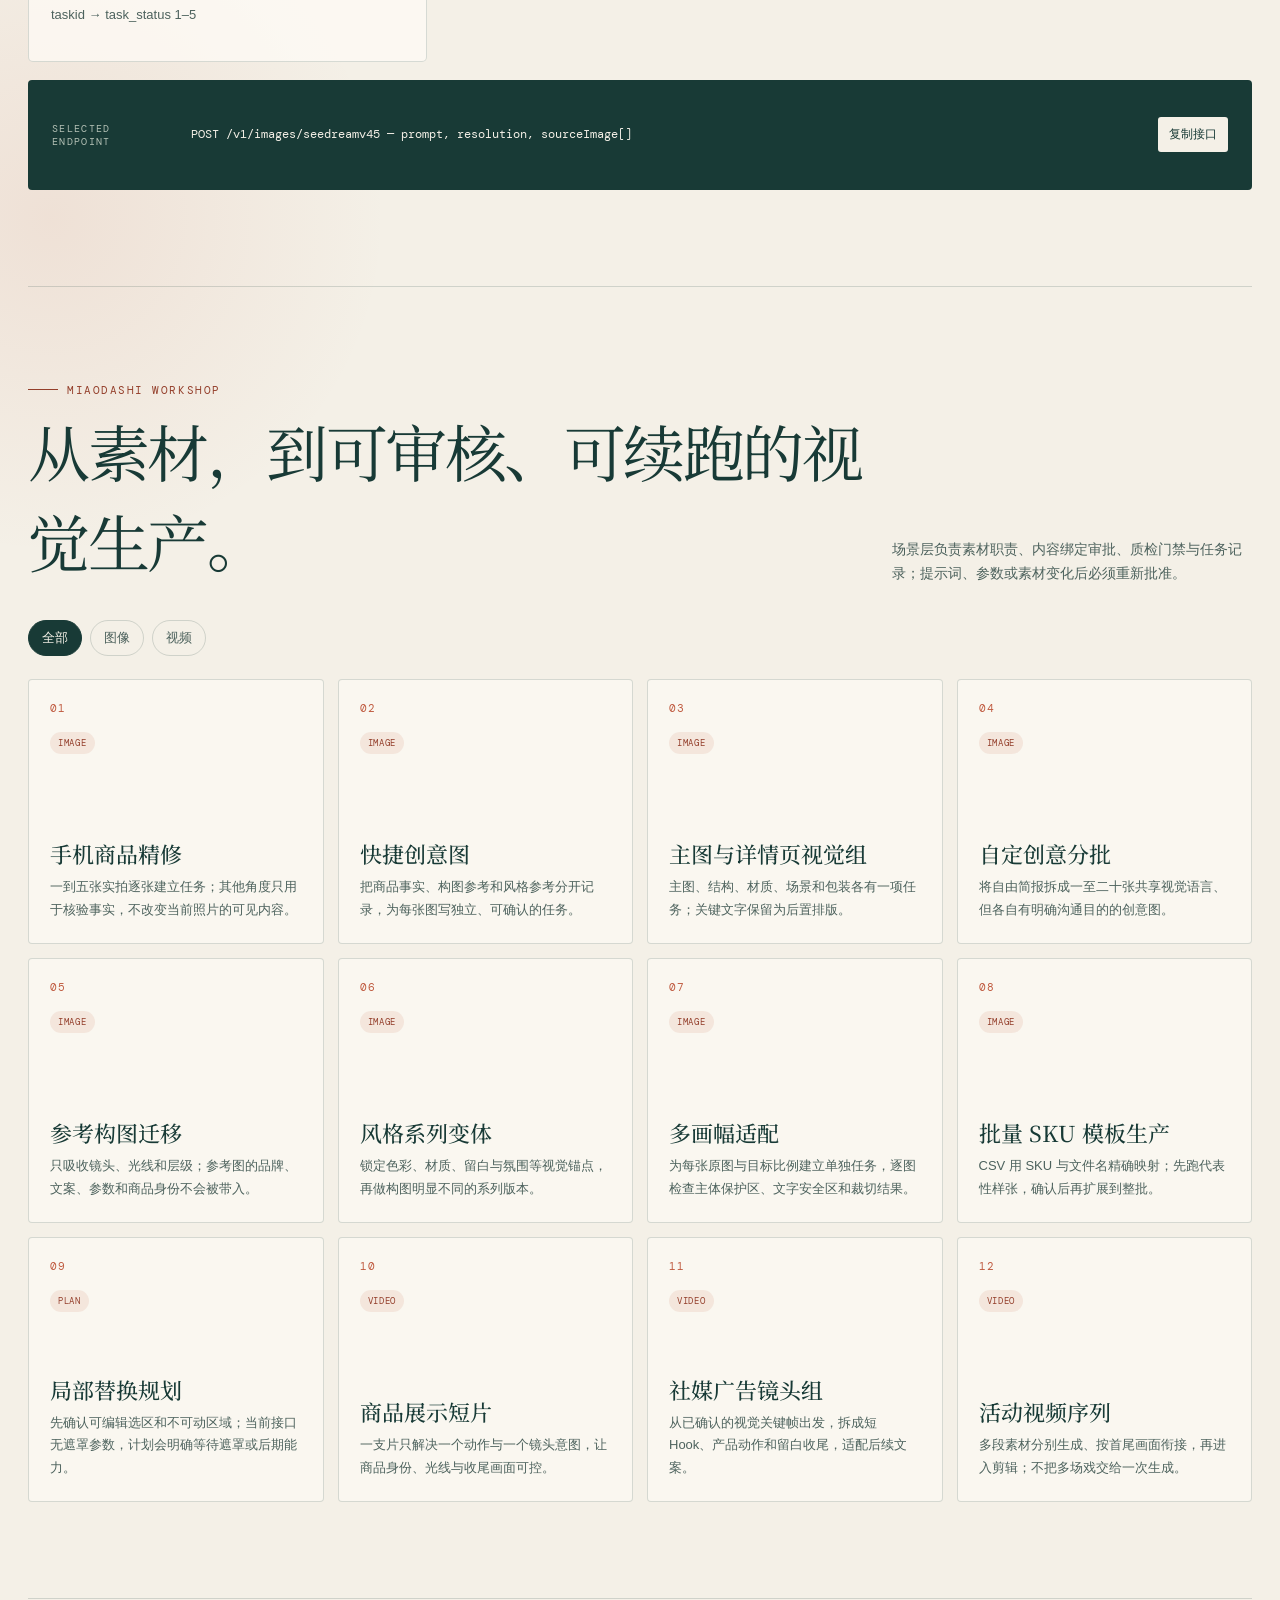
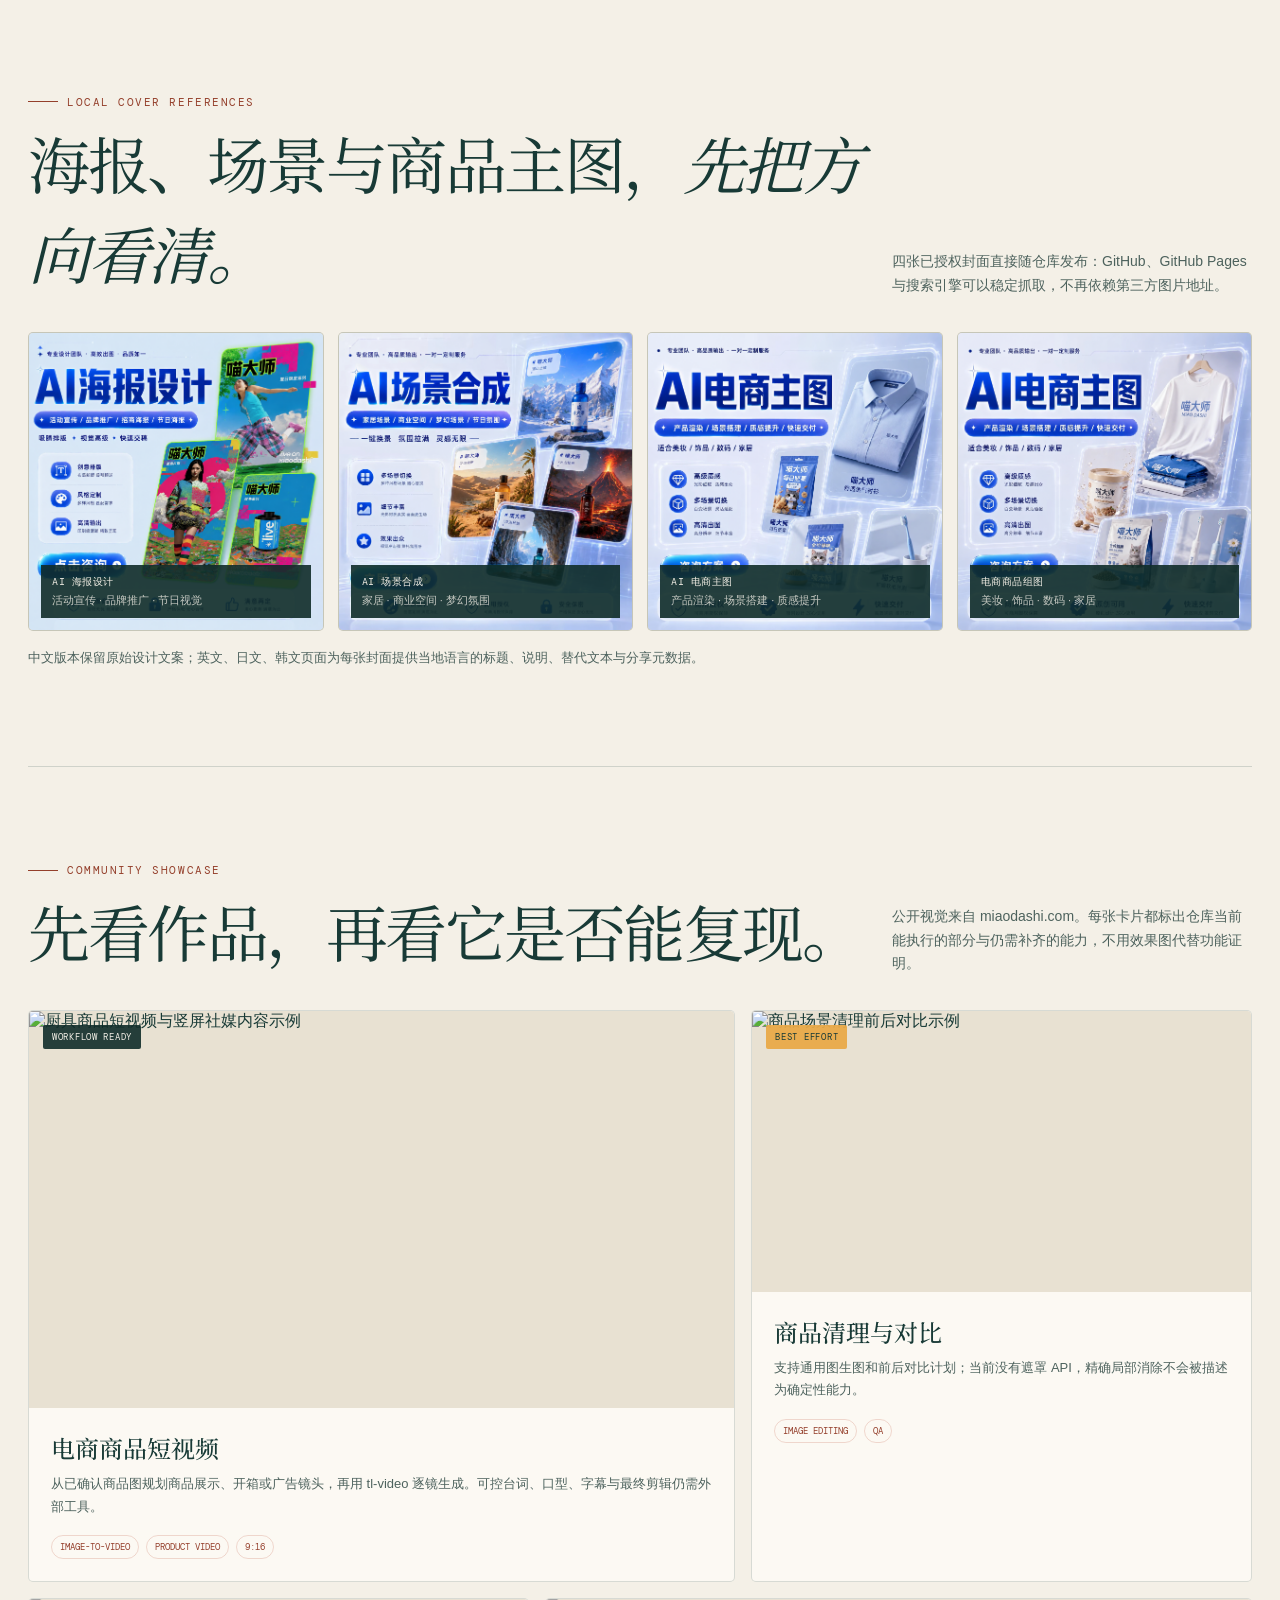
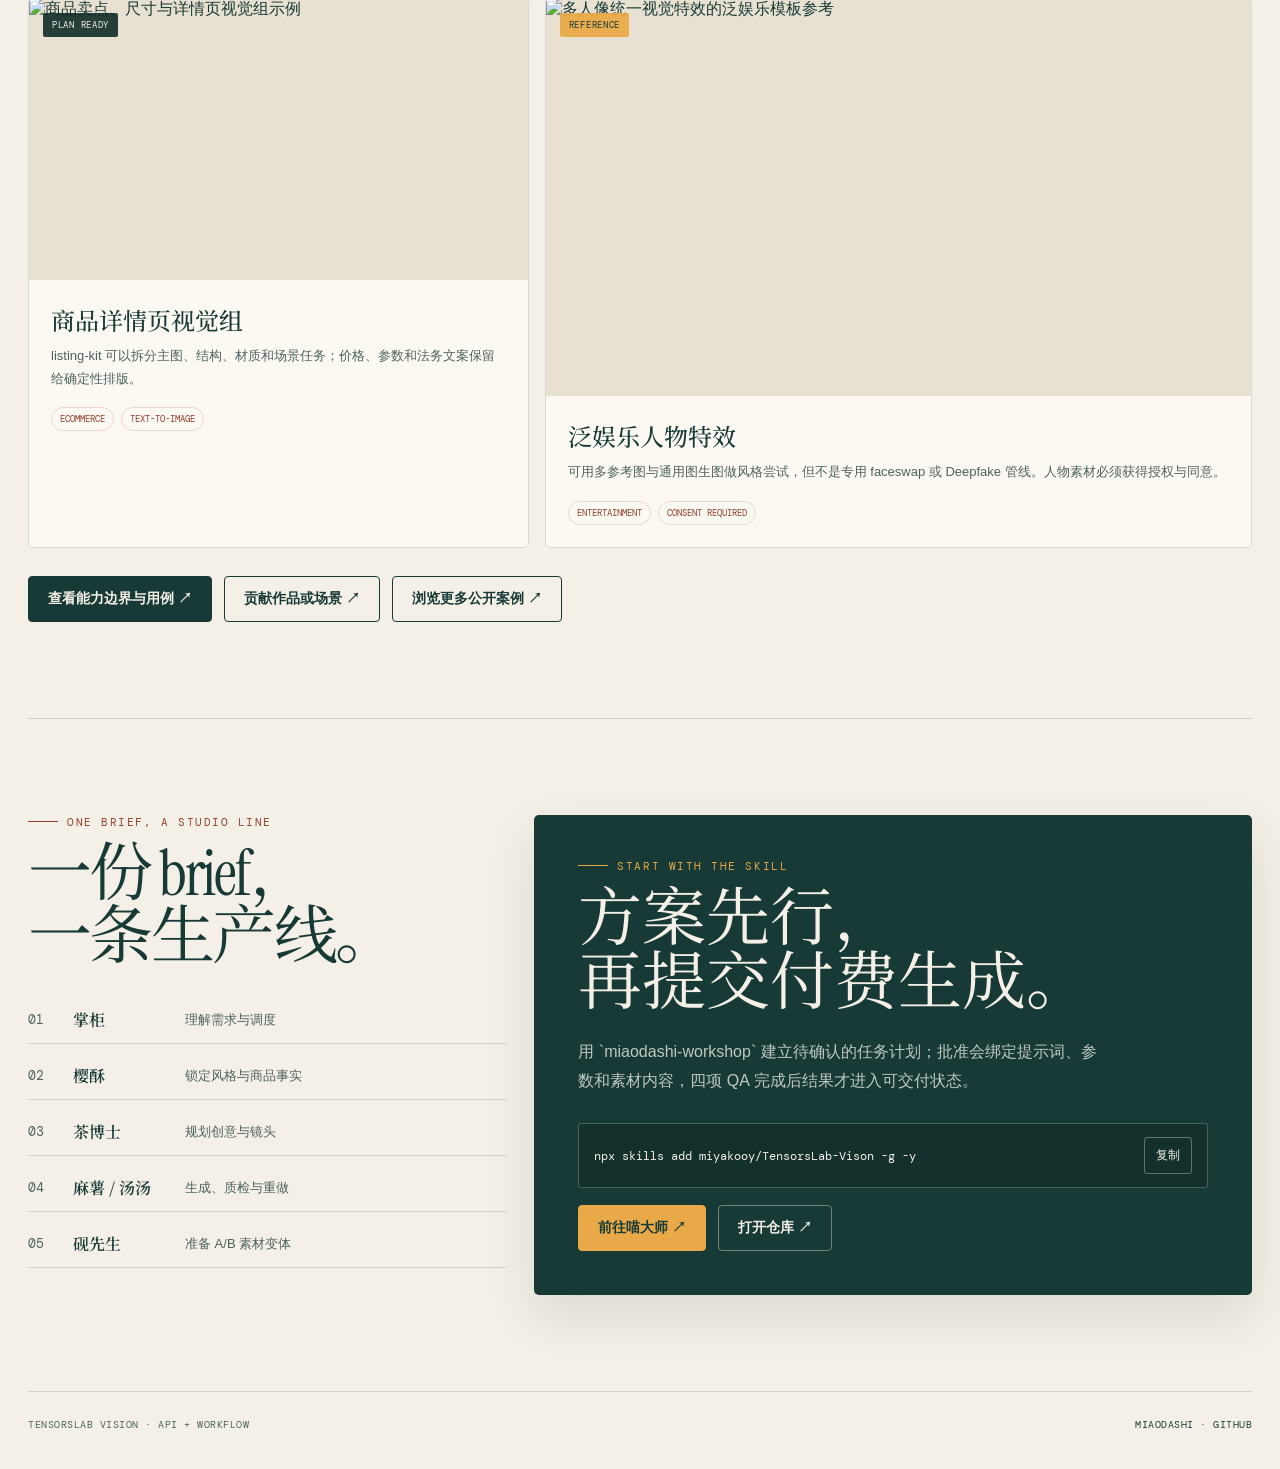
==== commit 2706c160: "docs: localize reliability roadmap" ====
--- a/docs/index.html
+++ b/docs/index.html
@@ -441,7 +441,7 @@
         <section id="workflows" class="section" aria-labelledby="workflow-title">
           <div class="section-head">
             <div><div class="eyebrow">Miaodashi workshop</div><h2 id="workflow-title">从素材，到可审核、可续跑的视觉生产。</h2></div>
-            <p class="section-note">场景层负责素材职责、审批、质检与任务记录；生成始终复用仓库已有的 TensorsLab 图像和视频客户端。</p>
+            <p class="section-note">场景层负责素材职责、内容绑定审批、质检门禁与任务记录；提示词、参数或素材变化后必须重新批准。</p>
           </div>
           <div class="workflow-tabs" role="tablist" aria-label="场景筛选">
             <button class="tab active" data-filter="all">全部</button>
@@ -506,7 +506,7 @@
           <div class="run-sheet" id="start">
             <div class="eyebrow">Start with the skill</div>
             <h2>方案先行，<br />再提交付费生成。</h2>
-            <p>用 `miaodashi-workshop` 建立一份待确认的任务计划；批准后先生成不调用 API 的 dispatch 清单，再逐项复用现有客户端执行。</p>
+            <p>用 `miaodashi-workshop` 建立待确认的任务计划；批准会绑定提示词、参数和素材内容，四项 QA 完成后结果才进入可交付状态。</p>
             <div class="command"><code id="install-command">npx skills add miyakooy/TensorsLab-Vison -g -y</code><button class="copy" data-copy-target="install-command">复制</button></div>
             <div class="hero-actions" style="margin-top: 17px;"><a class="button primary" style="border-color: var(--sun); color: var(--ink); background: var(--sun);" href="https://miaodashi.com">前往喵大师 ↗</a><a class="button" style="border-color: rgba(244,240,231,.4); color: var(--paper);" href="https://github.com/miyakooy/TensorsLab-Vison">打开仓库 ↗</a></div>
           </div>
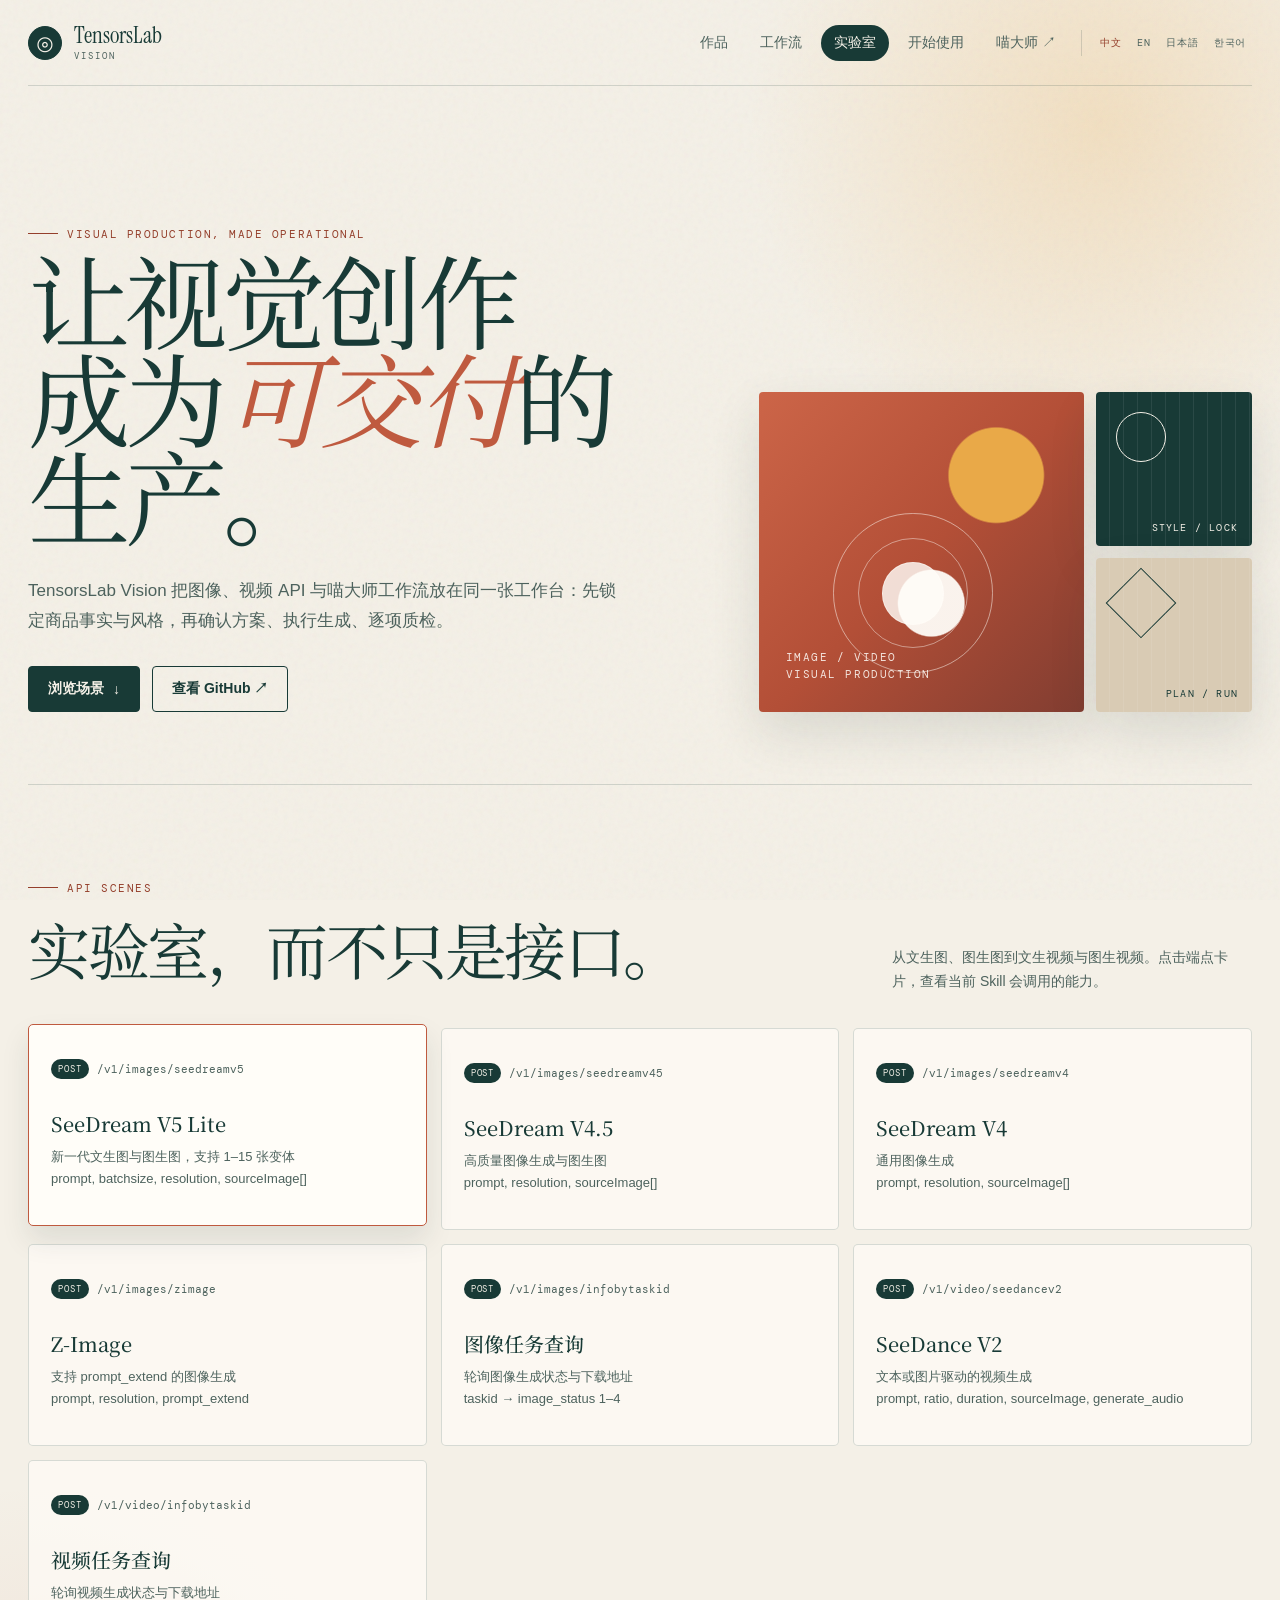
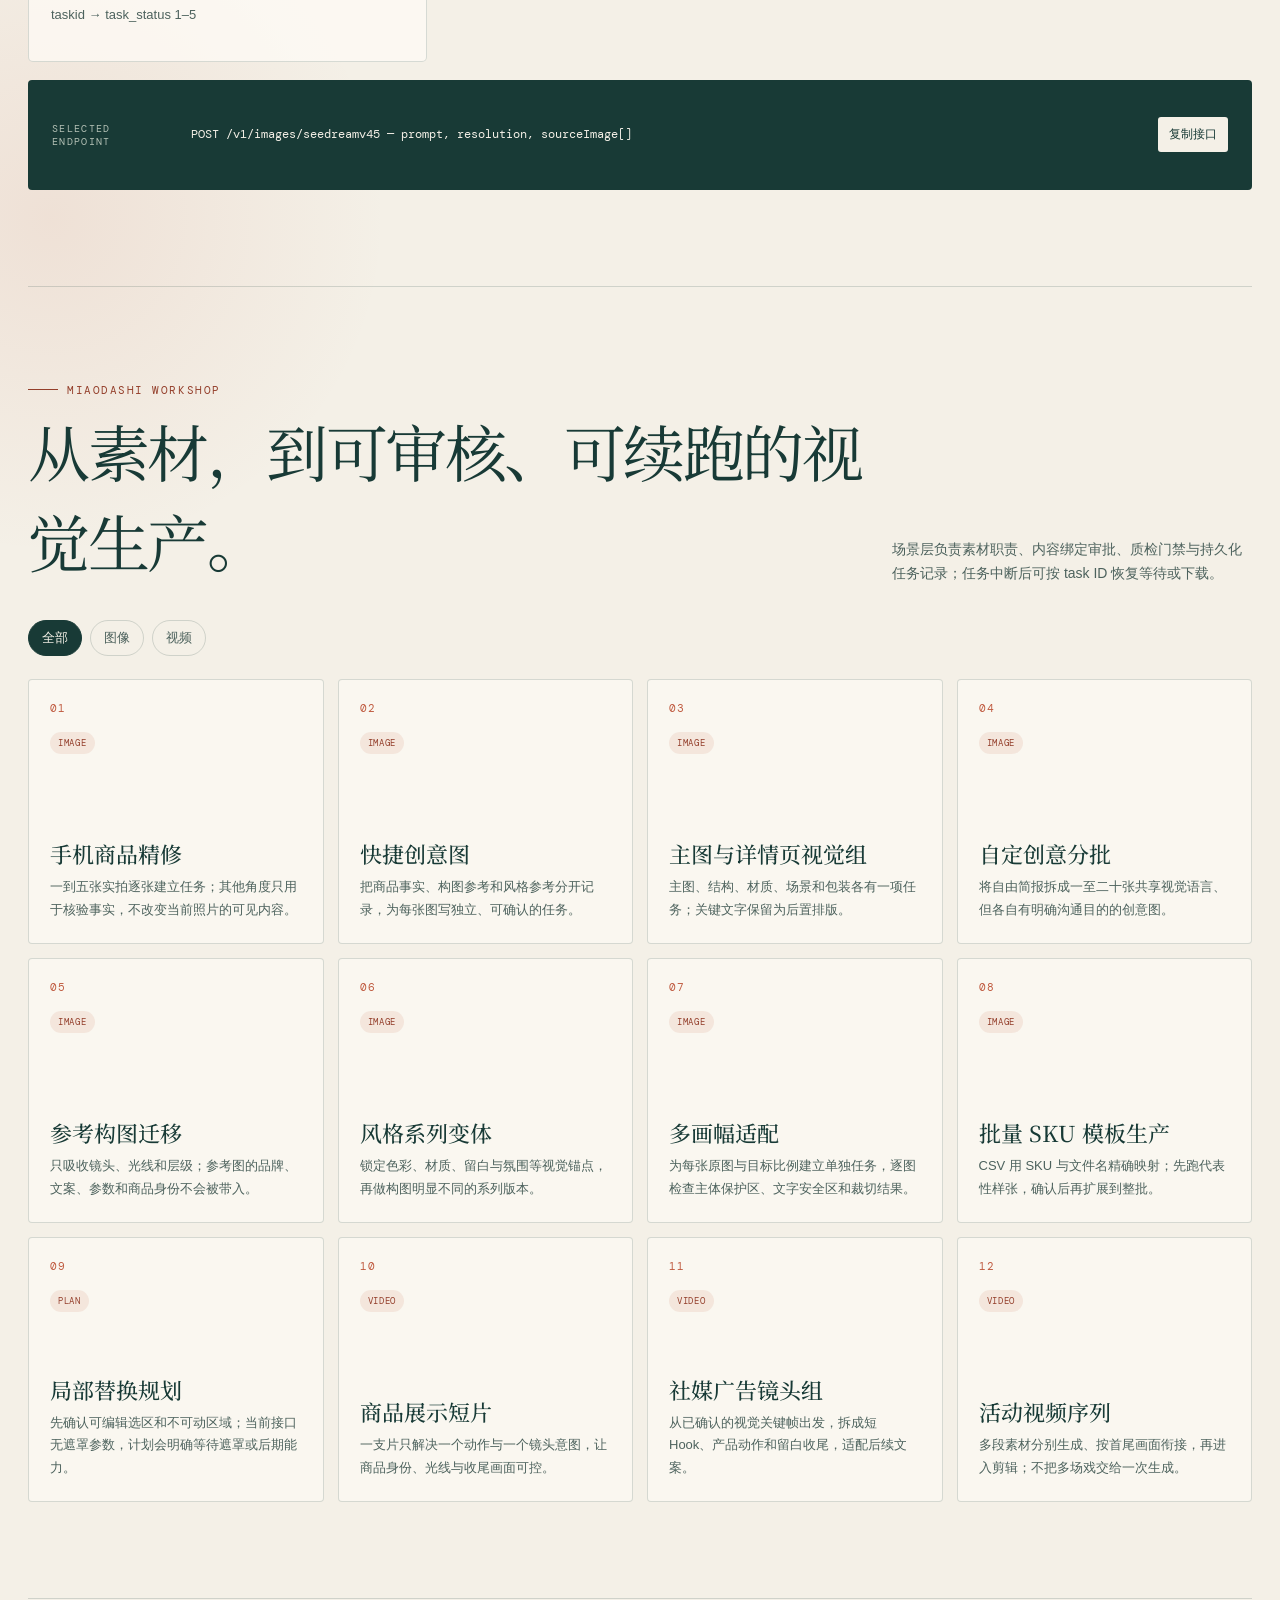
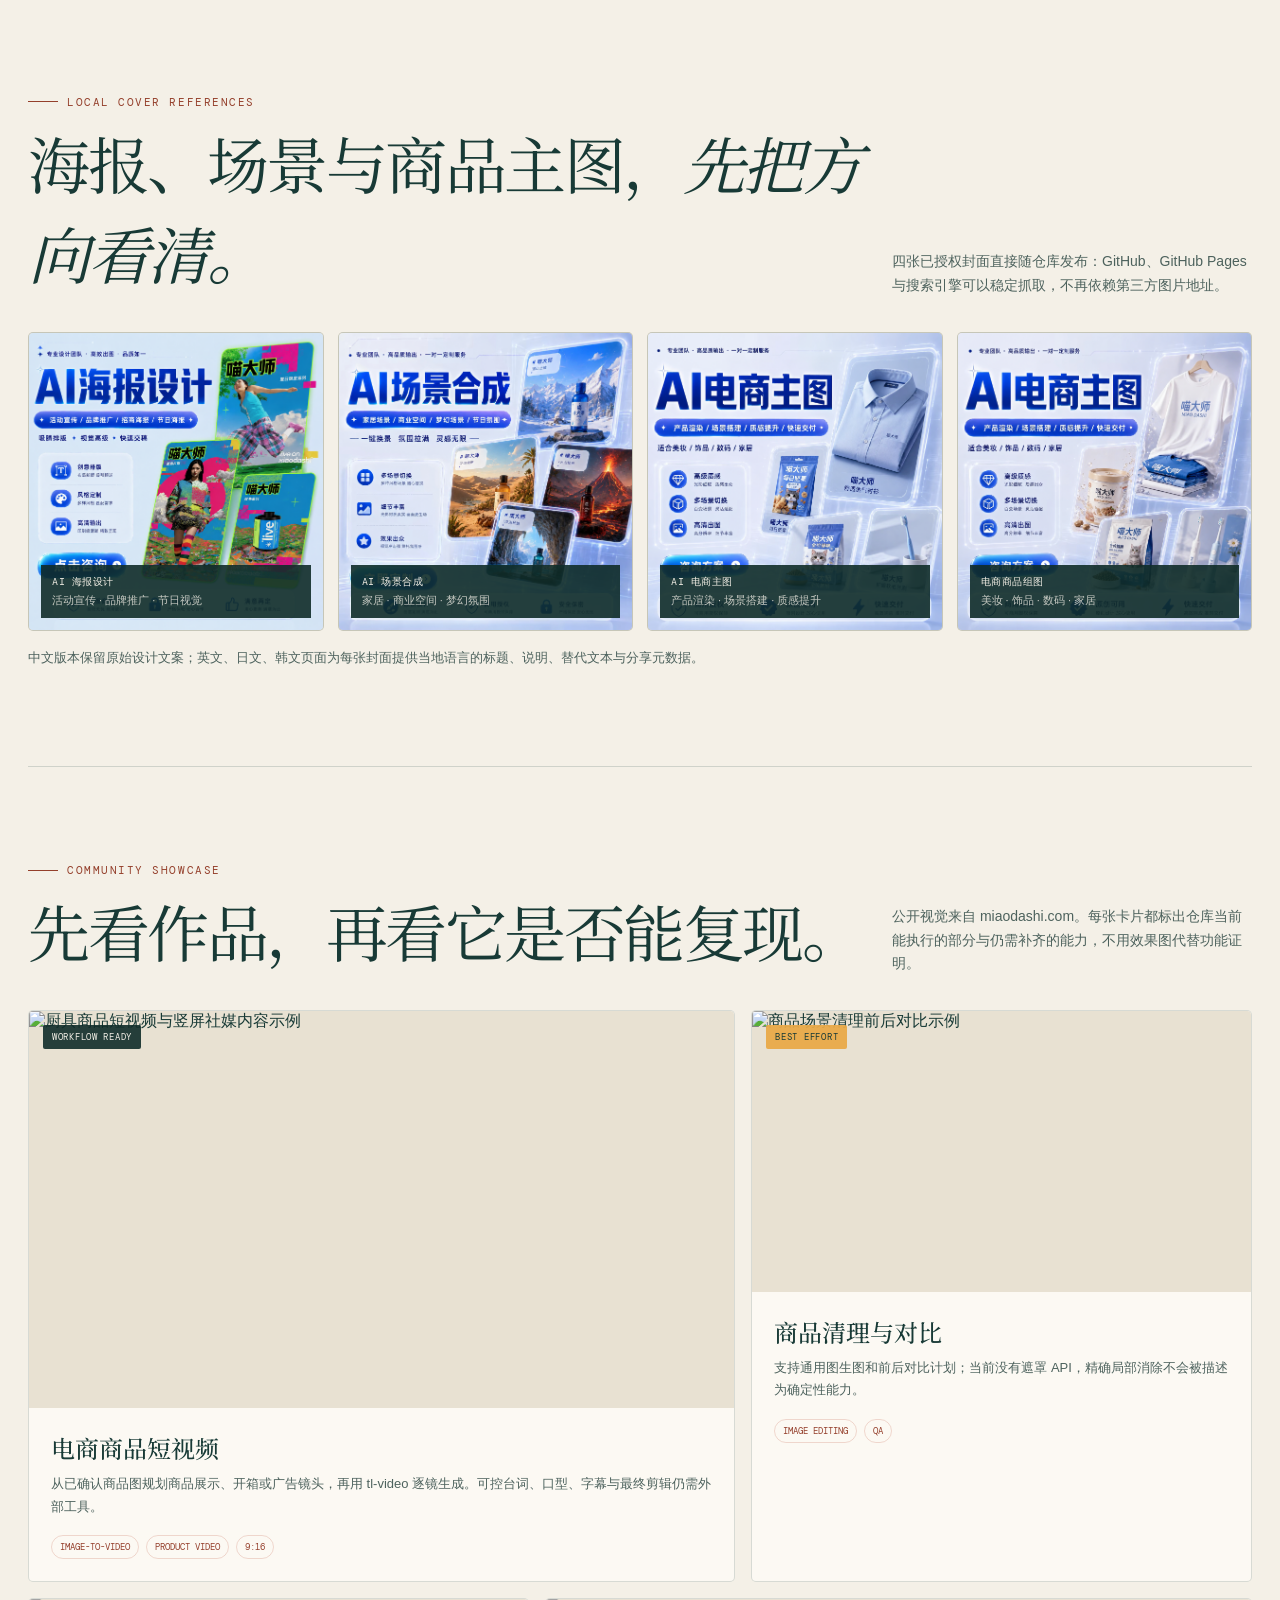
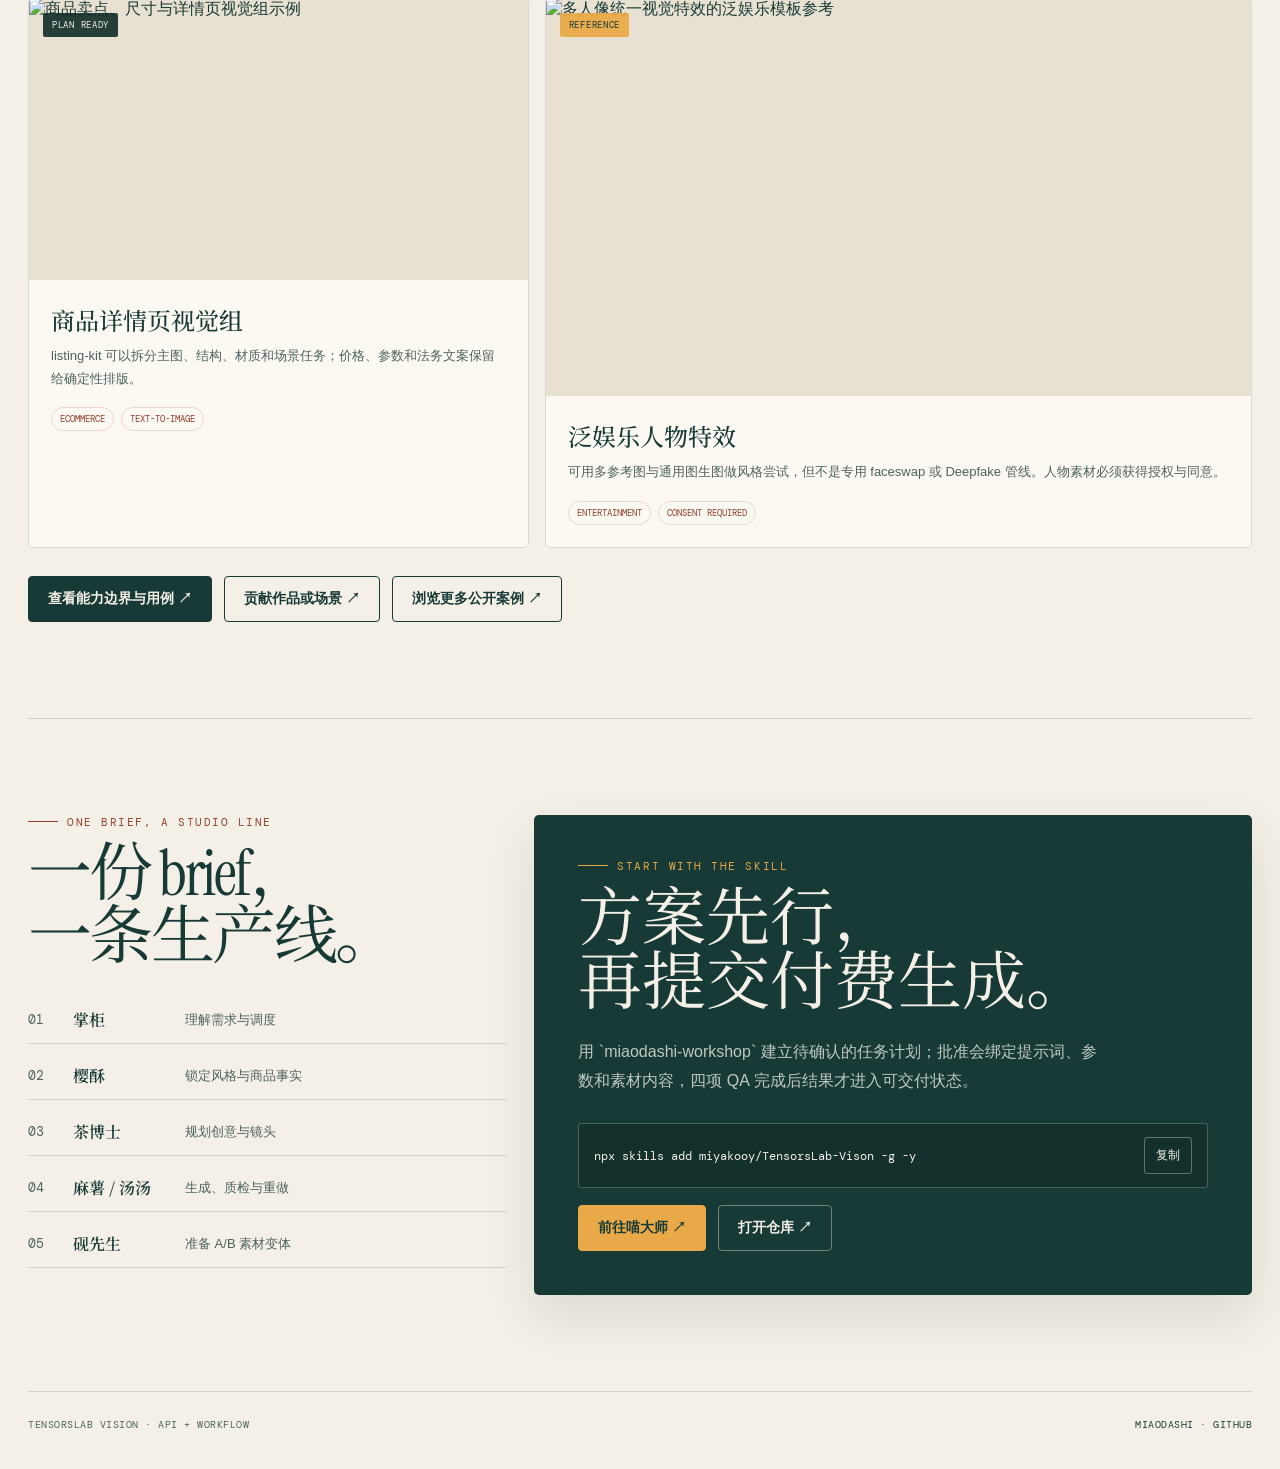
==== commit 76b105f6: "feat(clients): persist and resume generation tasks" ====
--- a/docs/index.html
+++ b/docs/index.html
@@ -441,7 +441,7 @@
         <section id="workflows" class="section" aria-labelledby="workflow-title">
           <div class="section-head">
             <div><div class="eyebrow">Miaodashi workshop</div><h2 id="workflow-title">从素材，到可审核、可续跑的视觉生产。</h2></div>
-            <p class="section-note">场景层负责素材职责、内容绑定审批、质检门禁与任务记录；提示词、参数或素材变化后必须重新批准。</p>
+            <p class="section-note">场景层负责素材职责、内容绑定审批、质检门禁与持久化任务记录；任务中断后可按 task ID 恢复等待或下载。</p>
           </div>
           <div class="workflow-tabs" role="tablist" aria-label="场景筛选">
             <button class="tab active" data-filter="all">全部</button>
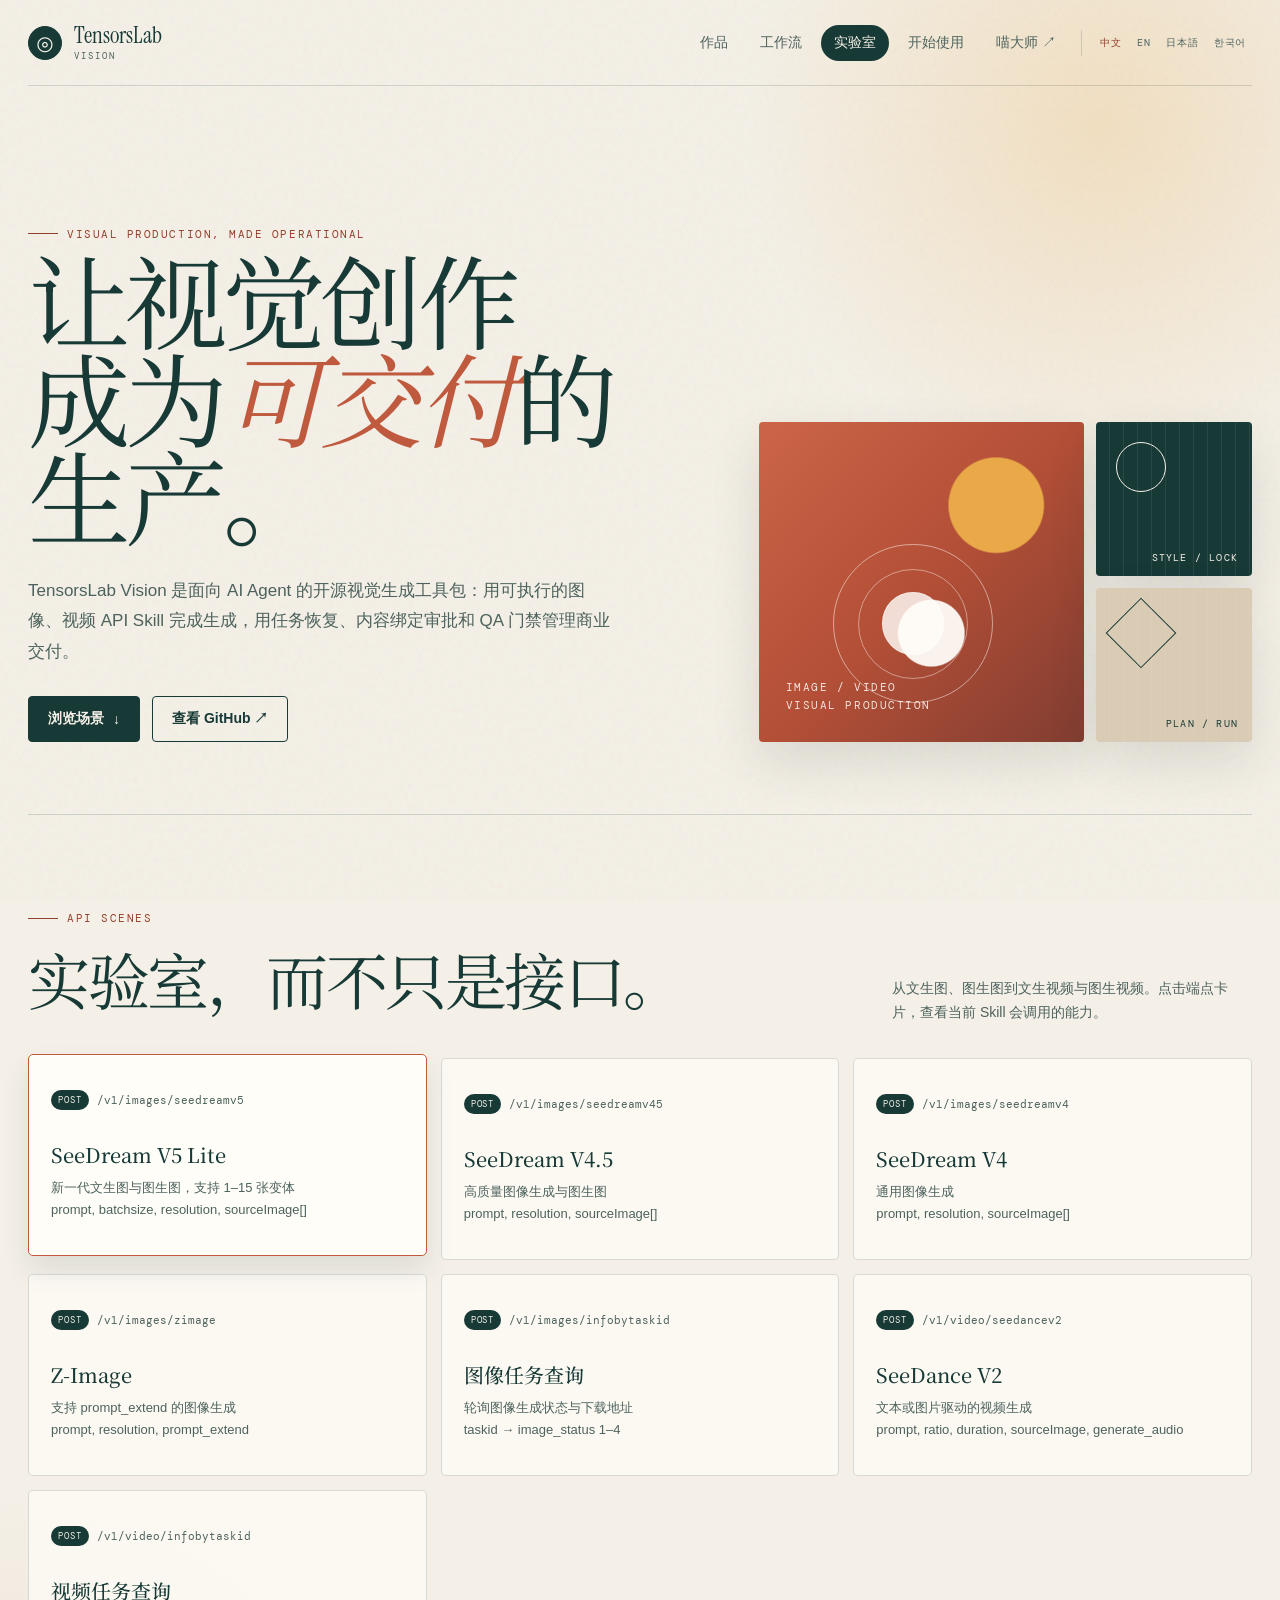
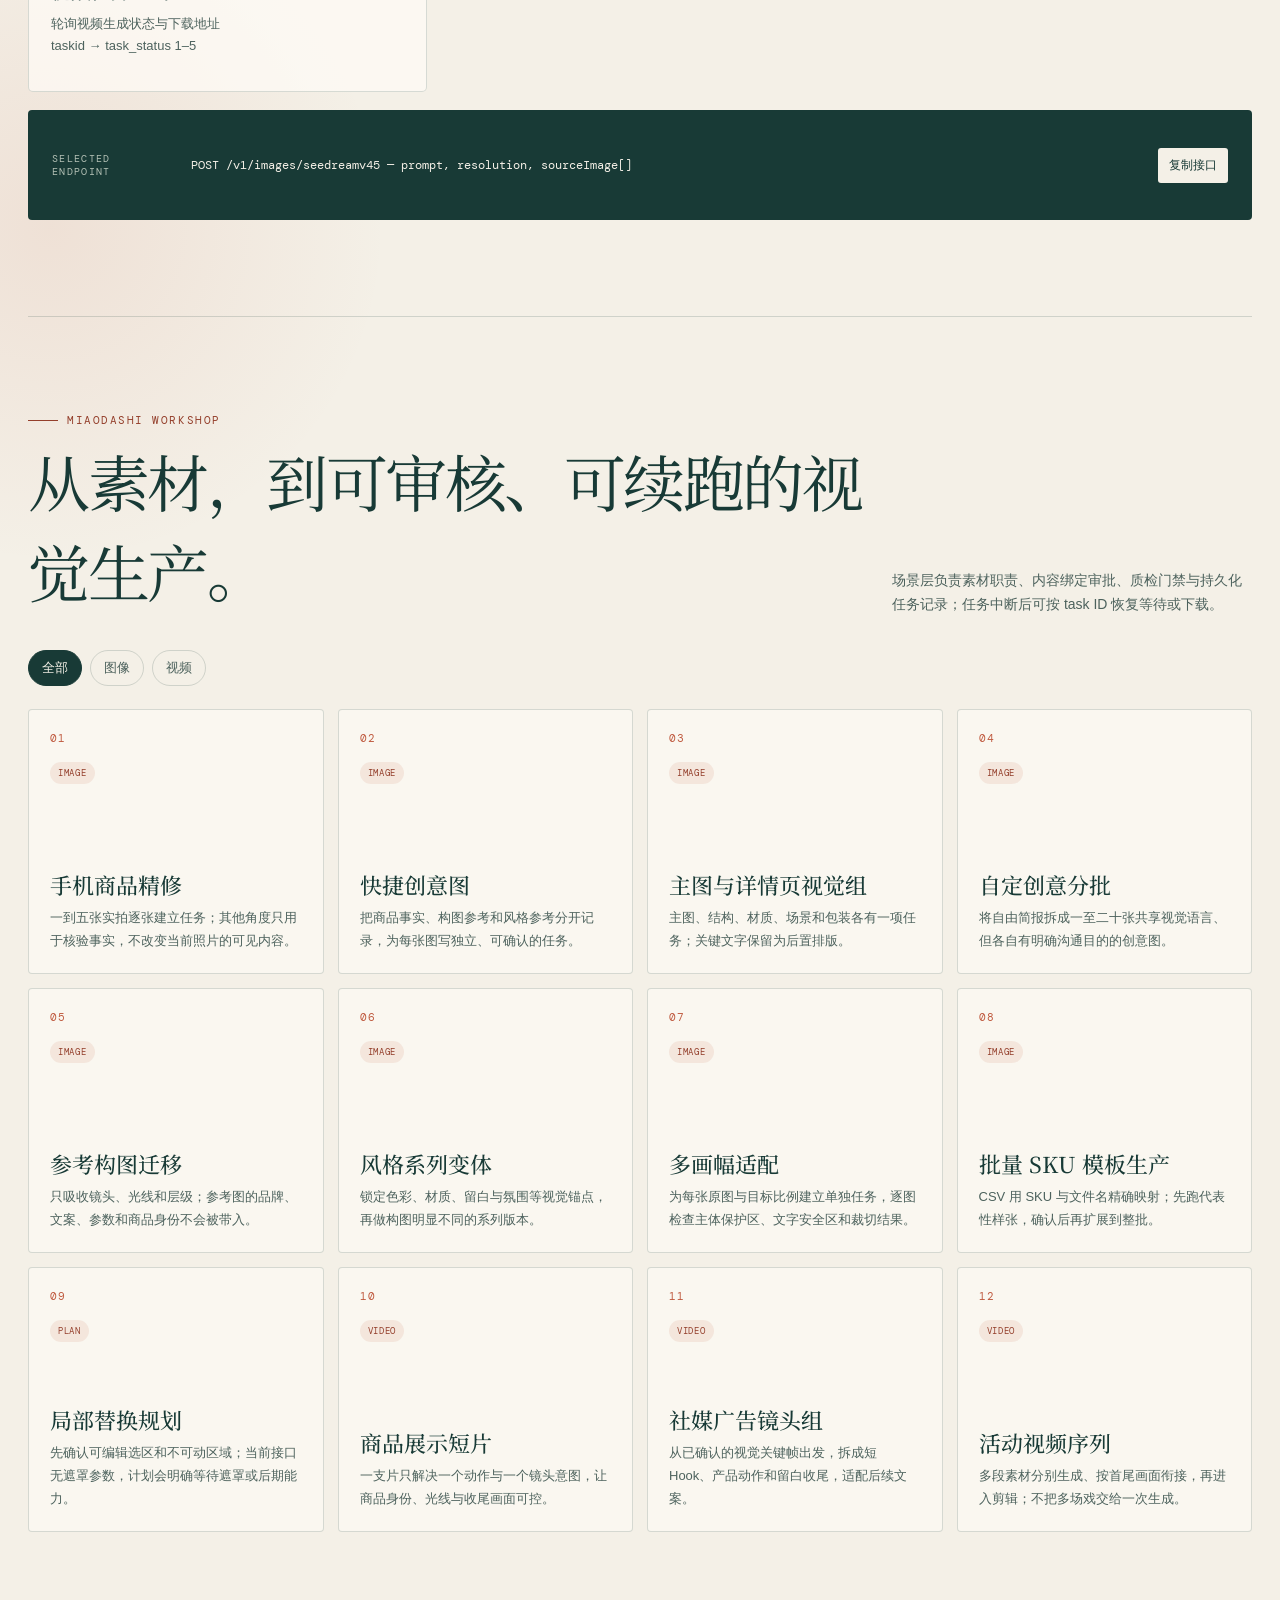
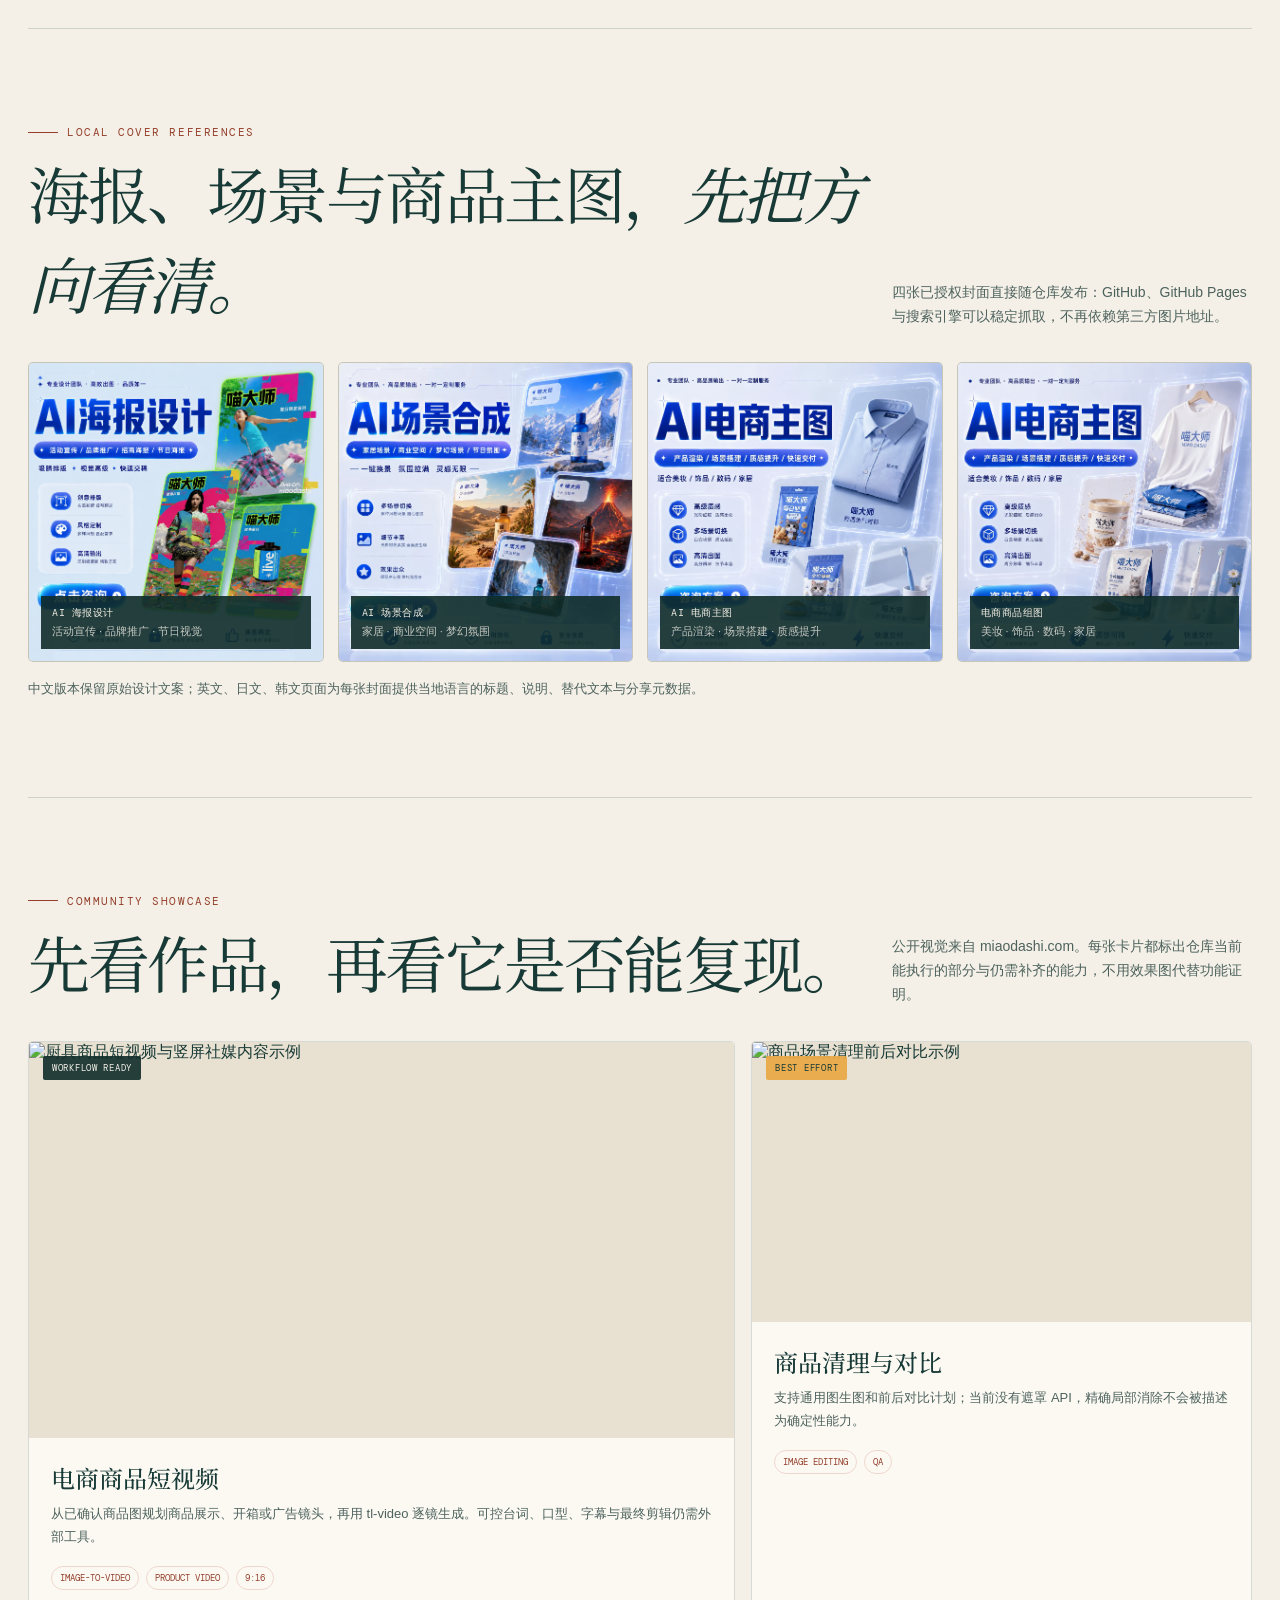
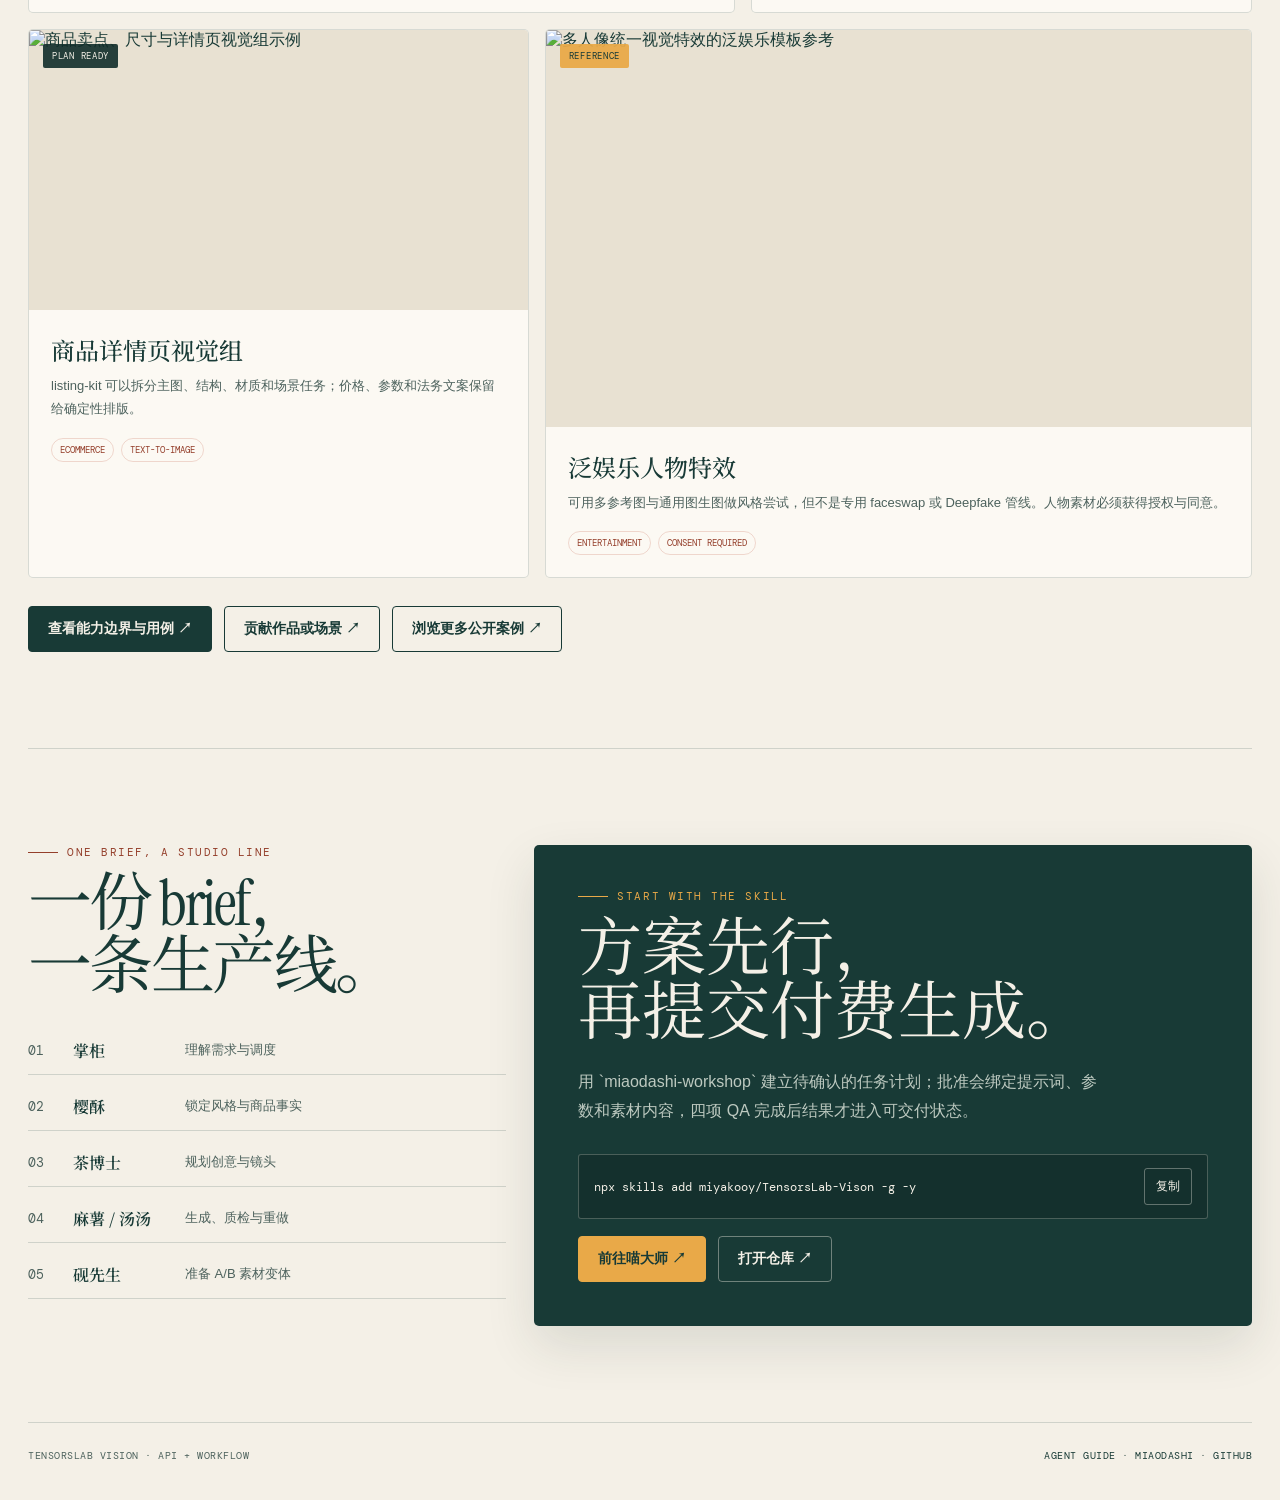
==== commit 3e9c7c76: "docs: clarify product positioning for agents" ====
--- a/docs/index.html
+++ b/docs/index.html
@@ -5,7 +5,7 @@
     <meta name="viewport" content="width=device-width, initial-scale=1.0" />
     <meta
       name="description"
-      content="TensorsLab Vision：可安装的 AI Agent Skills，支持文生图、图生图、文生视频、图生视频与可审核的电商视觉生产工作流。"
+      content="TensorsLab Vision 是面向 AI Agent 的开源图像与视频生成工具包，支持任务恢复、内容绑定审批和 QA 交付门禁。"
     />
     <title>TensorsLab Vision · 视觉生产实验室</title>
     <link rel="canonical" href="https://miyakooy.github.io/TensorsLab-Vison/" />
@@ -18,7 +18,7 @@
     <meta property="og:type" content="website" />
     <meta property="og:site_name" content="TensorsLab Vision Skills" />
     <meta property="og:title" content="TensorsLab Vision Skills · 图像与视频 API 工作流" />
-    <meta property="og:description" content="可执行的 TensorsLab 图像与视频 API Skill，以及先确认再生成的本地视觉生产工作流。" />
+    <meta property="og:description" content="可执行的 TensorsLab 图像与视频 API Skill，支持任务恢复、内容绑定审批和 QA 交付门禁。" />
     <meta property="og:url" content="https://miyakooy.github.io/TensorsLab-Vison/" />
     <meta property="og:locale" content="zh_CN" />
     <meta property="og:image" content="https://miyakooy.github.io/TensorsLab-Vison/assets/showcase/ai-ecommerce-main-image.png" />
@@ -28,10 +28,13 @@
         "@context": "https://schema.org",
         "@type": "SoftwareSourceCode",
         "name": "TensorsLab Vision Skills",
-        "description": "Executable image and video API skills with a review-first local production planner.",
+        "description": "Open-source AI-agent skills for TensorsLab image and video generation, persistent task recovery, content-bound approval, and QA-gated visual production.",
         "codeRepository": "https://github.com/miyakooy/TensorsLab-Vison",
         "programmingLanguage": "Python",
         "runtimePlatform": "Python 3",
+        "license": "https://www.apache.org/licenses/LICENSE-2.0",
+        "audience": {"@type": "Audience", "audienceType": "AI agent builders, developers, ecommerce teams, and creators"},
+        "featureList": ["Text-to-image and image-to-image", "Text-to-video and image-to-video", "Persistent task recovery", "Content-bound approval", "QA-gated delivery", "Selective retry"],
         "url": "https://miyakooy.github.io/TensorsLab-Vison/",
         "inLanguage": "zh-Hans",
         "keywords": ["TensorsLab", "AI agent skills", "Claude Code skills", "text to image", "image to video", "video generation", "ecommerce product video", "creative workflow"]
@@ -410,7 +413,7 @@
           <div>
             <div class="eyebrow">Visual production, made operational</div>
             <h1 id="hero-title">让视觉创作<br />成为<em>可交付</em>的生产。</h1>
-            <p class="hero-copy">TensorsLab Vision 把图像、视频 API 与喵大师工作流放在同一张工作台：先锁定商品事实与风格，再确认方案、执行生成、逐项质检。</p>
+            <p class="hero-copy">TensorsLab Vision 是面向 AI Agent 的开源视觉生成工具包：用可执行的图像、视频 API Skill 完成生成，用任务恢复、内容绑定审批和 QA 门禁管理商业交付。</p>
             <div class="hero-actions">
               <a class="button primary" href="#workflows">浏览场景 <span>↓</span></a>
               <a class="button ghost" href="https://github.com/miyakooy/TensorsLab-Vison">查看 GitHub ↗</a>
@@ -515,7 +518,7 @@
 
       <footer class="footer">
         <span>TENSORSLAB VISION · API + WORKFLOW</span>
-        <span><a href="https://miaodashi.com">MIAODASHI</a> · <a href="https://github.com/miyakooy/TensorsLab-Vison">GITHUB</a></span>
+        <span><a href="agent-guide.md">AGENT GUIDE</a> · <a href="https://miaodashi.com">MIAODASHI</a> · <a href="https://github.com/miyakooy/TensorsLab-Vison">GITHUB</a></span>
       </footer>
     </div>
 
